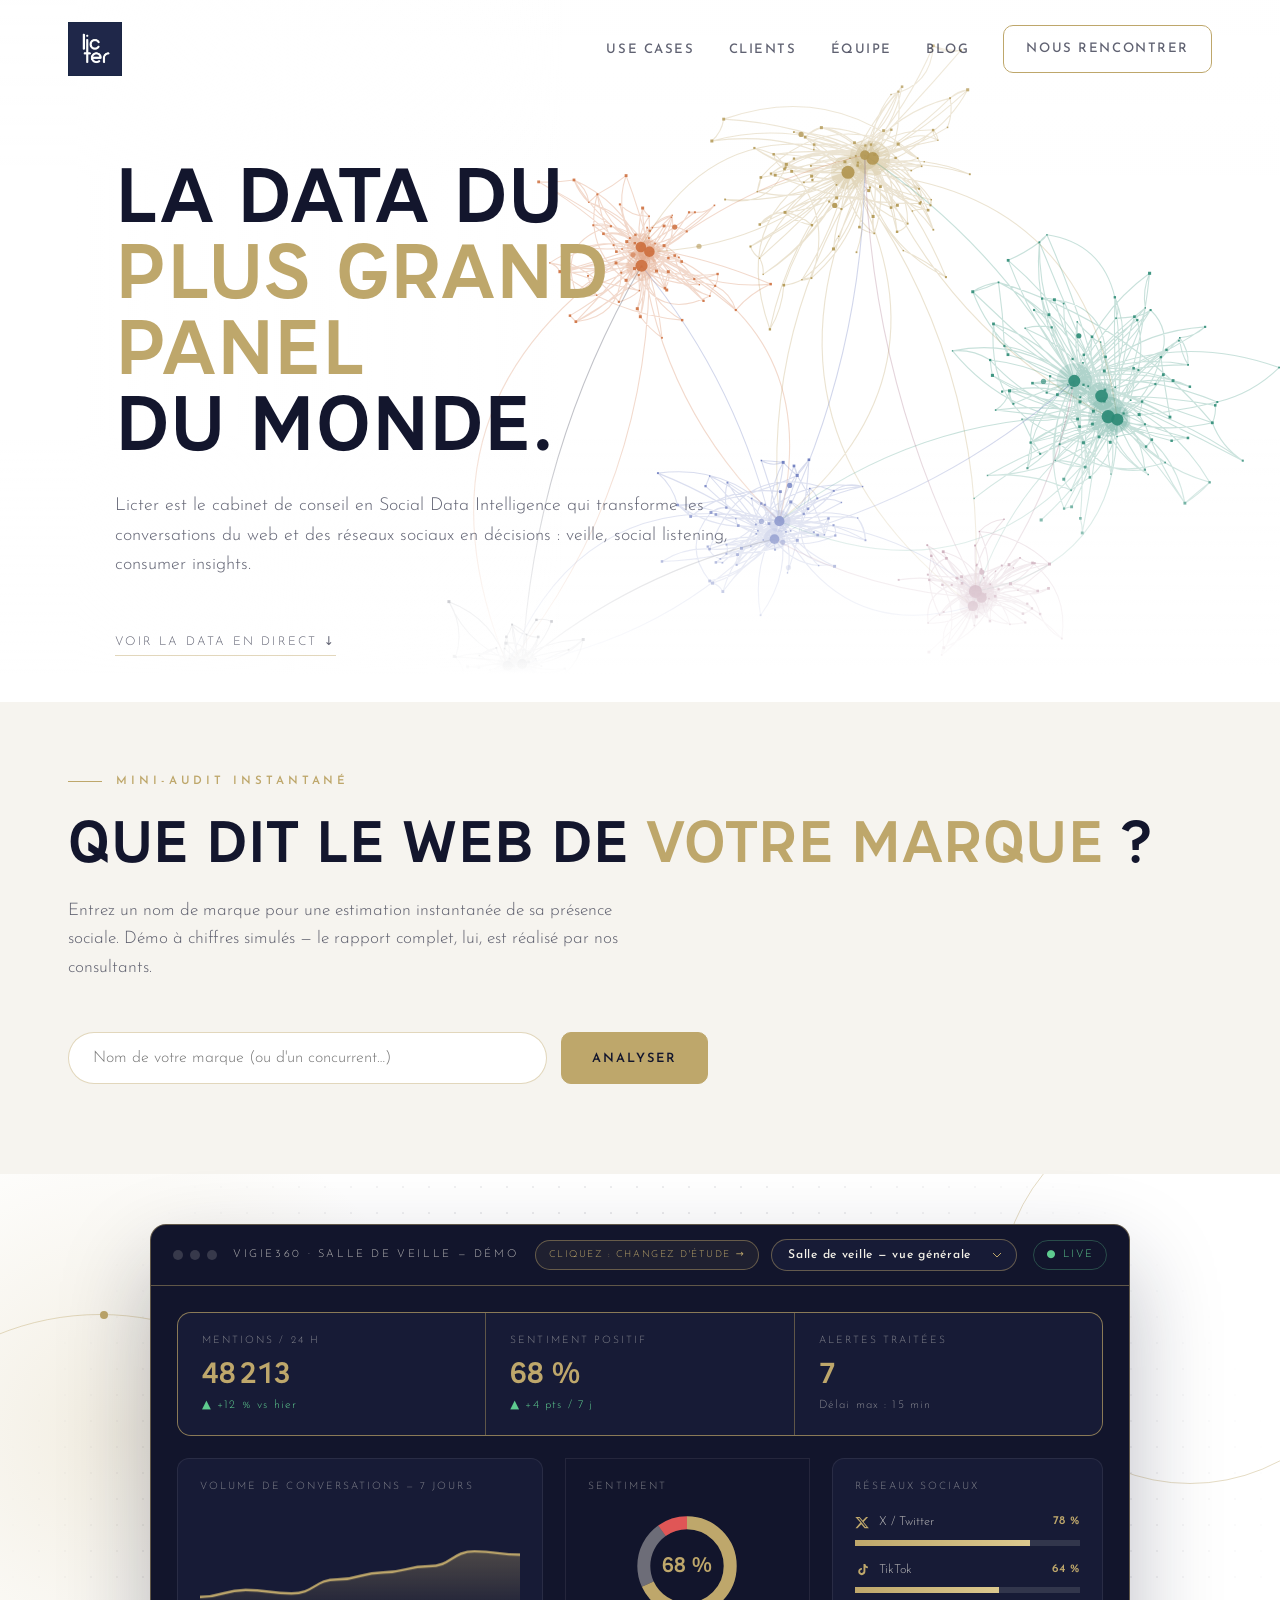
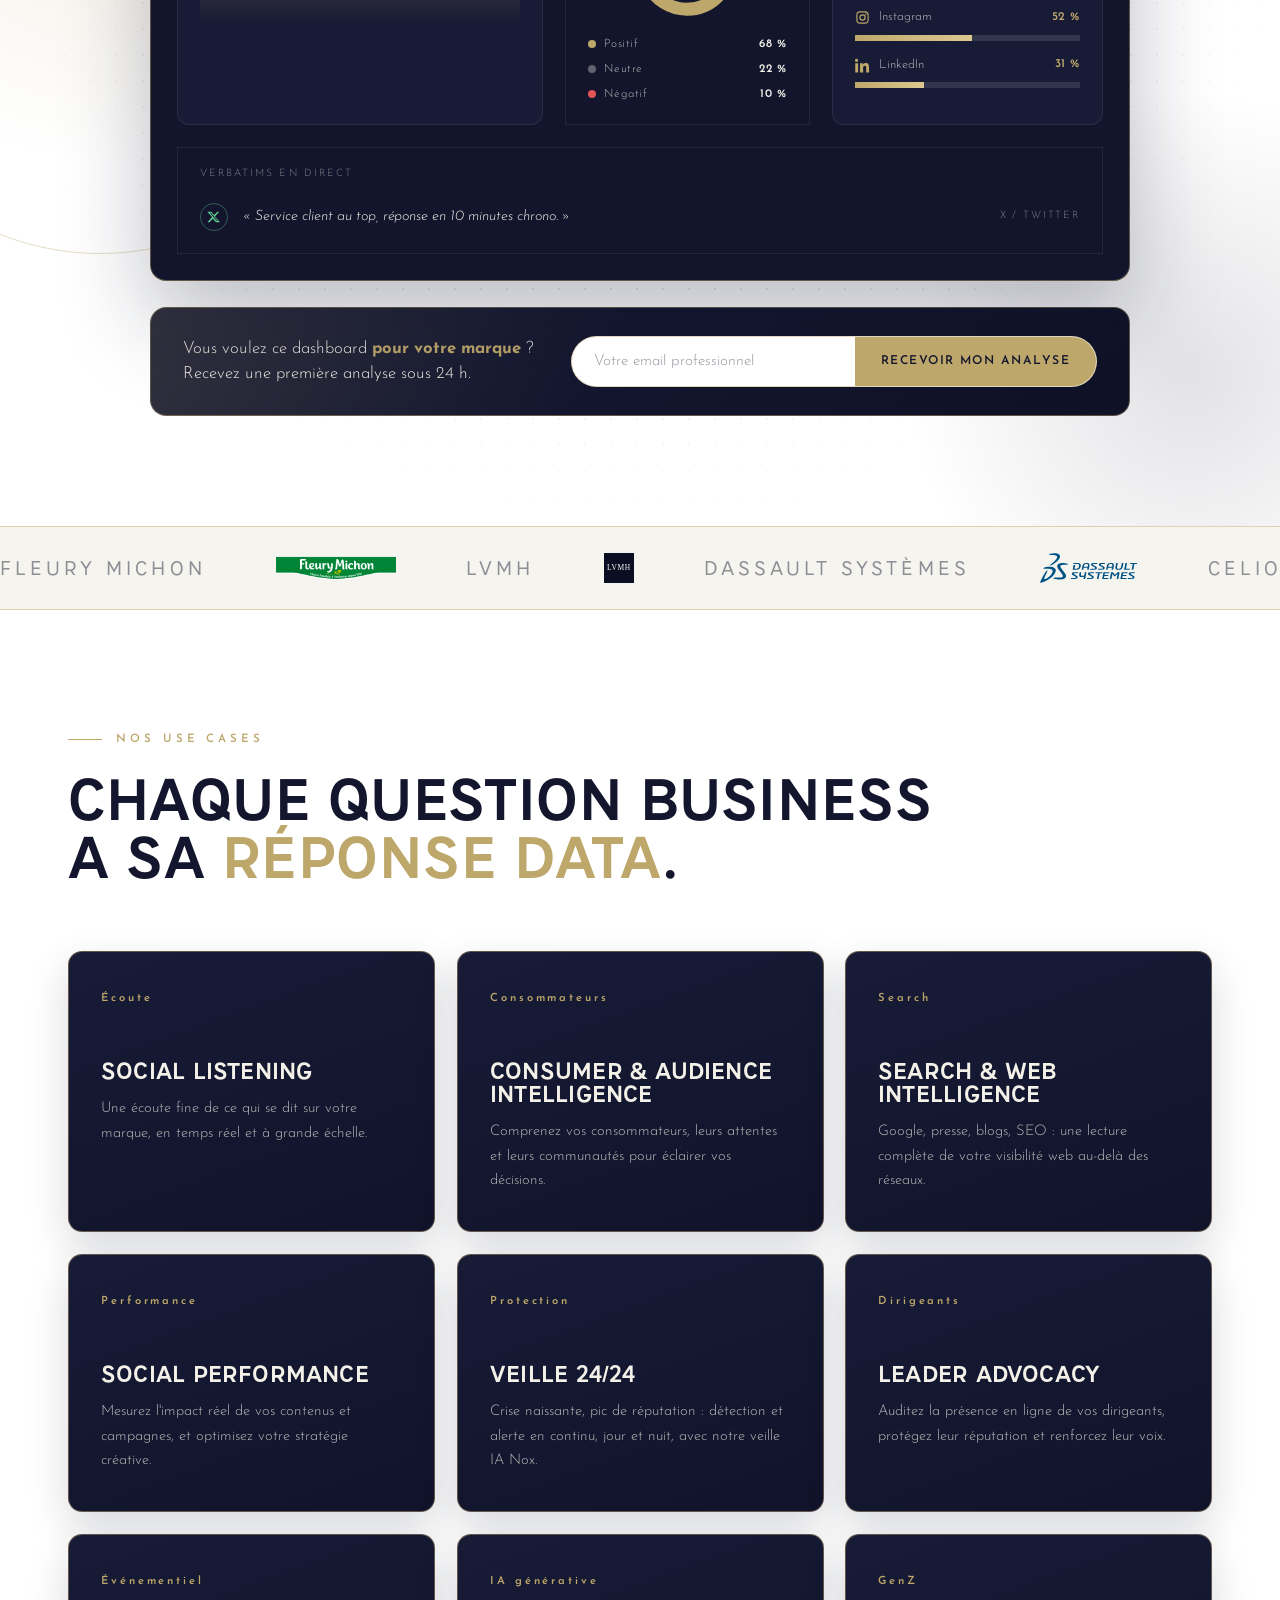
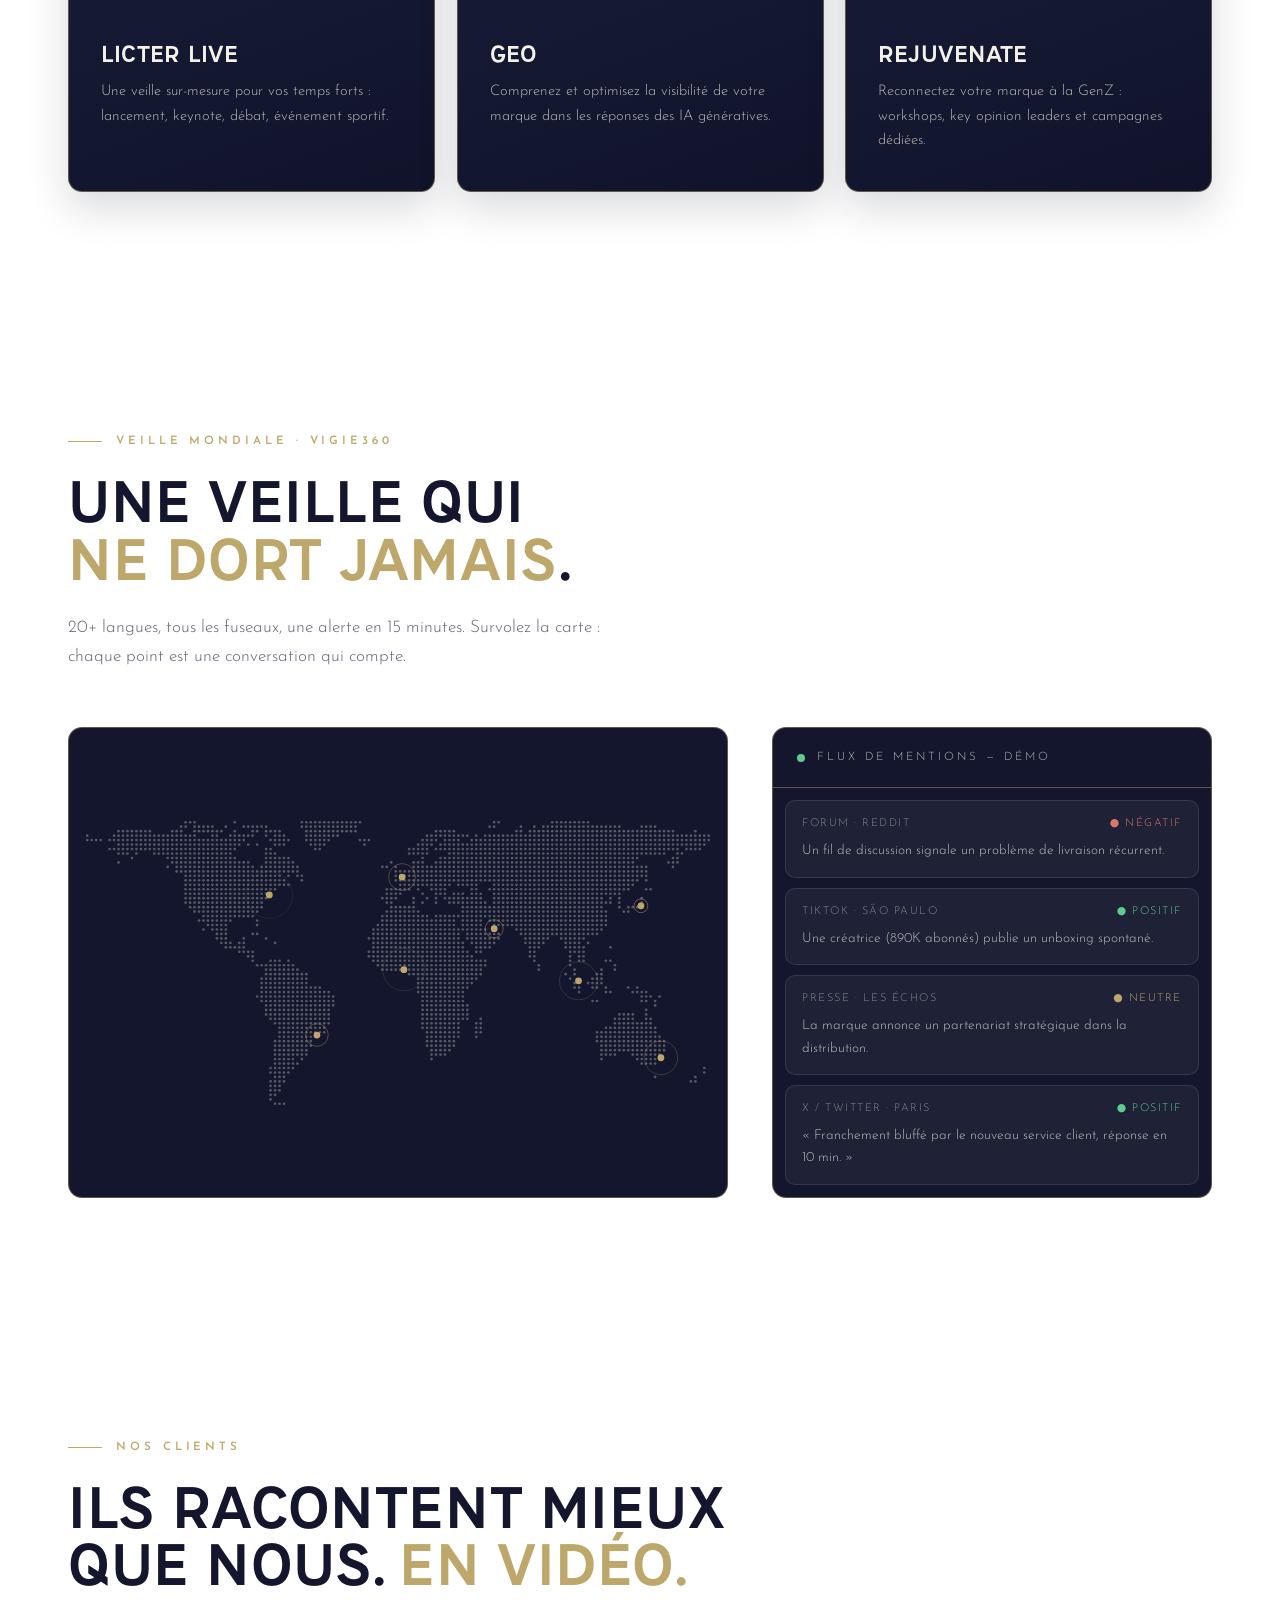
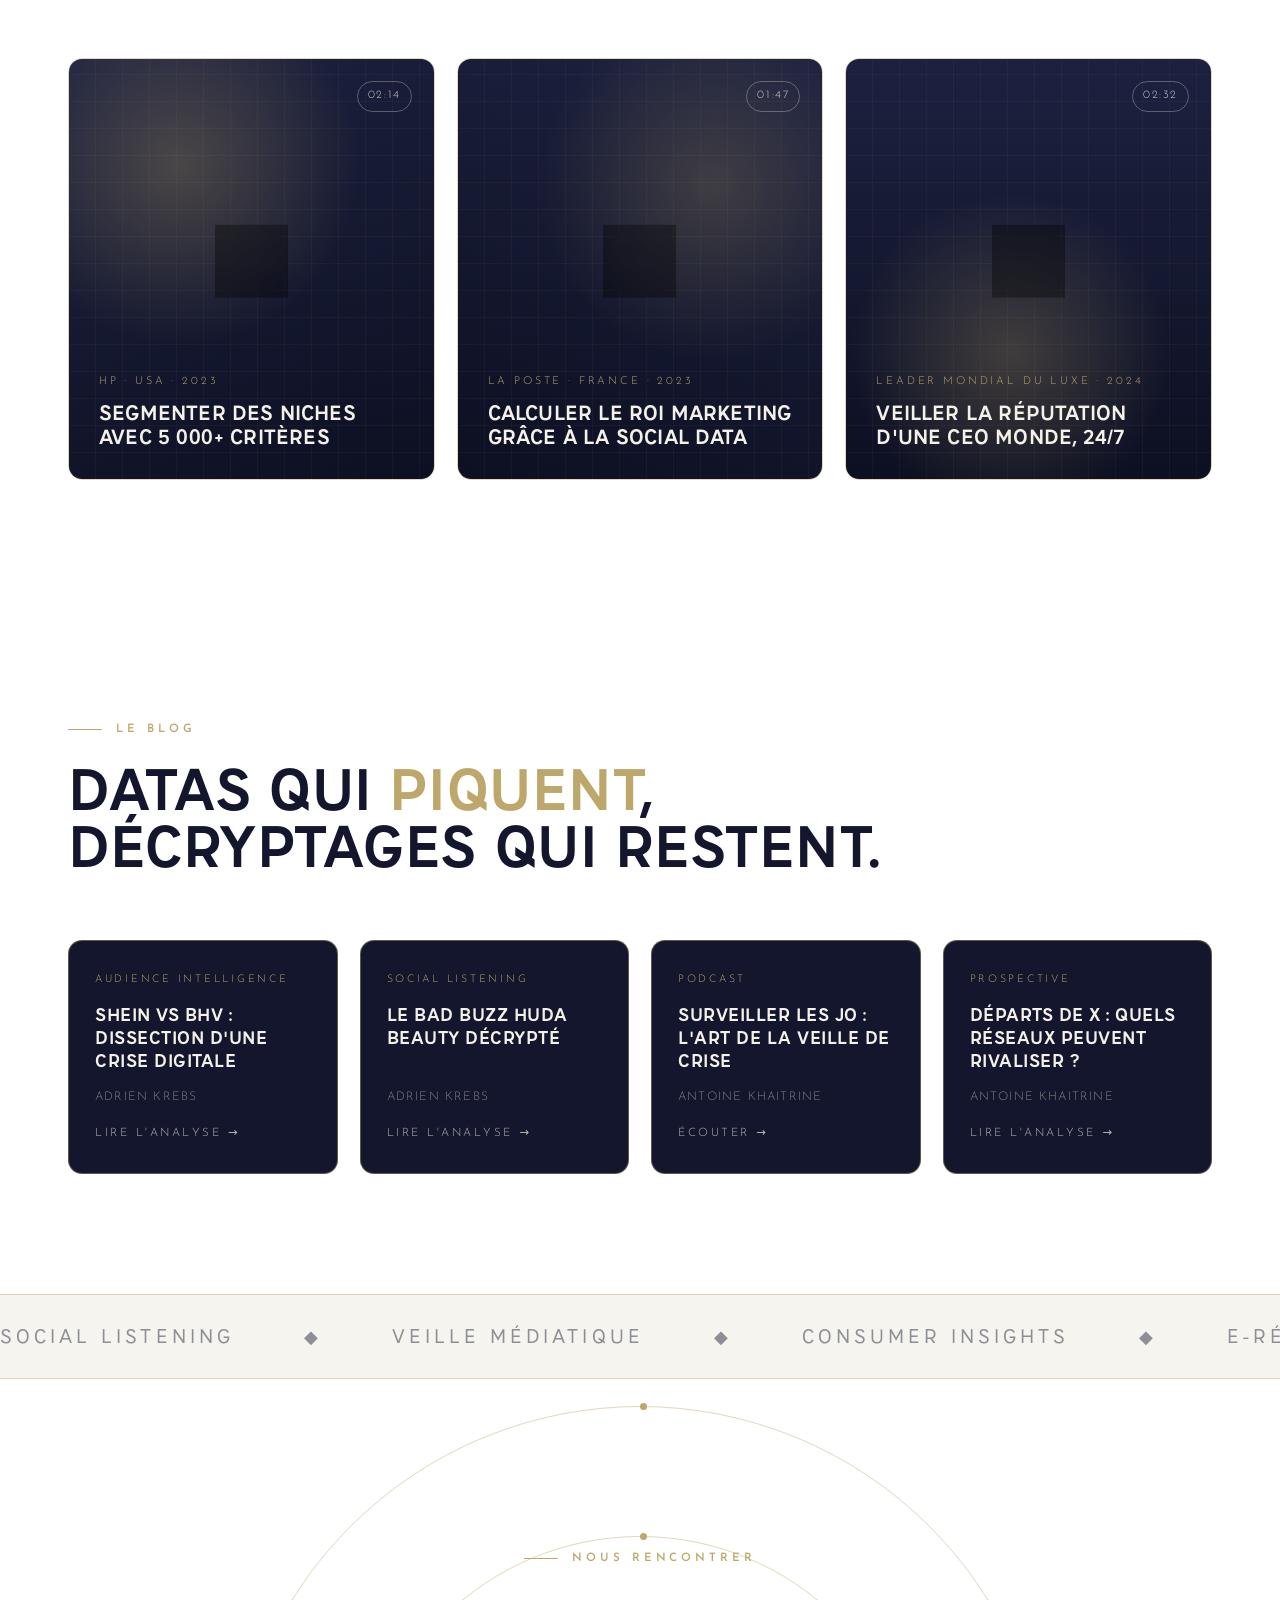
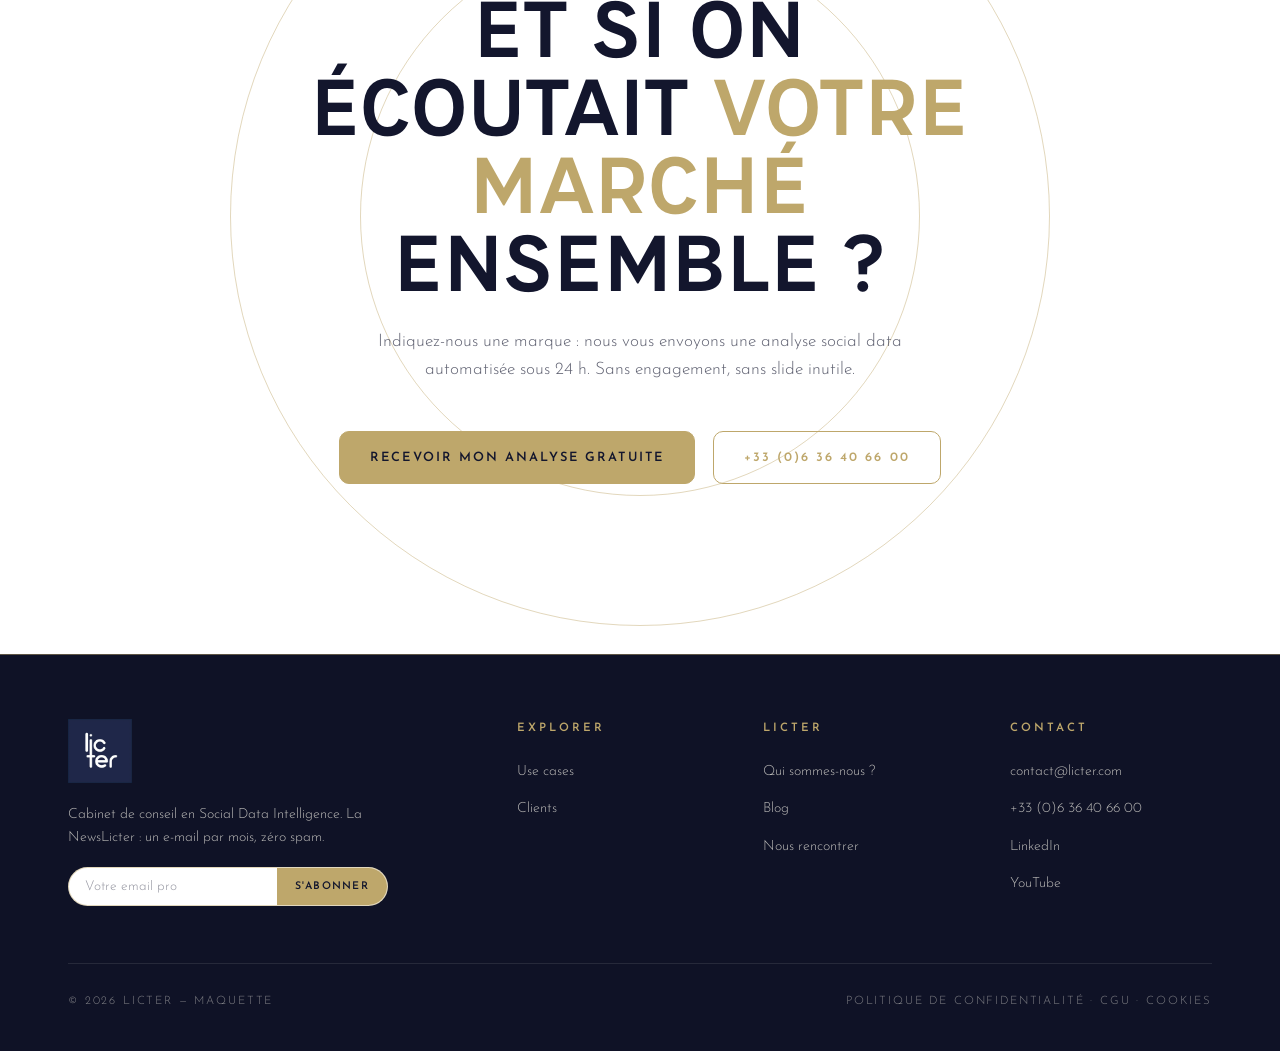
==== index.html @ c08f7c5b "Use cases : refonte complète en 9 offres - Page use-cases.html : Social Listening, Consumer & Audien" ====
<!DOCTYPE html>
<html lang="fr">
<head>
<meta charset="UTF-8">
<meta name="viewport" content="width=device-width, initial-scale=1.0">
<title>Licter — Social Data Intelligence</title>
<meta name="description" content="Licter, cabinet de conseil en Social Data Intelligence. La data du plus grand panel du monde : les réseaux sociaux.">
<meta name="robots" content="noindex, nofollow">
<link rel="preconnect" href="https://fonts.googleapis.com">
<link rel="preconnect" href="https://fonts.gstatic.com" crossorigin>
<link href="https://fonts.googleapis.com/css2?family=Josefin+Sans:ital,wght@0,300;0,400;0,500;0,600;1,400&display=swap" rel="stylesheet">
<link rel="stylesheet" href="assets/css/style.css?v=1784730617">
</head>
<body>
<div id="progress"></div>
<div id="halo"></div>
<nav id="nav">
  <div class="wrap nav-inner">
    <a href="index.html" class="brand">
      <img src="assets/img/logo-bleu.webp" alt="Licter — accueil">
    </a>
    <ul class="nav-links" id="navlinks">
      <li><a href="use-cases.html">Use cases</a><div class="submenu"><div class="submenu-inner"><a href="use-cases.html"><b>Social Listening</b><small>Mentions, sentiment, tendances émergentes</small></a><a href="use-cases.html"><b>Consumer & Audience Intelligence</b><small>Comprendre vos cibles et leurs communautés</small></a><a href="use-cases.html"><b>Veille 24/24</b><small>Détection et alerte en continu, jour et nuit</small></a><a href="use-cases.html"><b>GEO</b><small>Votre marque dans les réponses des IA</small></a><a class="tout" href="use-cases.html"><b>Tous nos use cases →</b></a></div></div></li>
      <li><a href="clients.html">Clients</a><div class="submenu"><div class="submenu-inner"><a href="clients.html"><b>Témoignages vidéo</b><small>HP, La Poste, Decathlon… en 2 minutes</small></a><a href="clients.html"><b>Nos références</b><small>50+ entreprises, 14 secteurs</small></a><a href="clients.html"><b>Devenir client</b><small>Une analyse gratuite sous 24 h</small></a><a class="tout" href="clients.html"><b>Tous les témoignages →</b></a></div></div></li>
      <li><a href="equipe.html">Équipe</a><div class="submenu"><div class="submenu-inner"><a href="equipe.html"><b>L'équipe</b><small>Consultants, data scientists, veilleurs</small></a><a href="equipe.html"><b>Notre histoire</b><small>De 2019 au Top 50 mondial</small></a><a href="equipe.html"><b>Nous rejoindre</b><small>3 postes ouverts</small></a><a class="tout" href="equipe.html"><b>Qui sommes-nous ? →</b></a></div></div></li>
      <li><a href="blog.html">Blog</a><div class="submenu"><div class="submenu-inner"><a href="blog.html"><b>Décryptages de crises</b><small>Shein vs BHV, Huda Beauty…</small></a><a href="blog.html"><b>Méthodes de veille</b><small>Check-lists et retours d'expérience</small></a><a href="blog.html"><b>La NewsLicter</b><small>Un e-mail par mois, zéro spam</small></a><a class="tout" href="blog.html"><b>Tous les articles →</b></a></div></div></li>
      <li><a href="contact.html" class="btn" style="padding:12px 22px">Nous rencontrer</a></li>
    </ul>
    <button class="burger" id="burger" aria-label="Menu">☰</button>
  </div>
</nav>
<!-- ============ HERO ============ -->
<header id="hero">
  <canvas id="globe" aria-hidden="true"></canvas>
  <div class="hero-vignette"></div>
  <div class="wrap hero-content" id="hero-fade">
    <h1>
      <span class="h1-line"><span>La data du</span></span>
      <span class="h1-line"><span><em class="gold" style="font-style:normal">plus grand panel</em></span></span>
      <span class="h1-line"><span>du monde.</span></span>
    </h1>
    <p class="hero-sub">Licter est le cabinet de conseil en Social Data Intelligence qui transforme les conversations du web et des réseaux sociaux en décisions : veille, social listening, consumer insights.</p>
    <div class="hero-ctas" style="flex-direction:column;align-items:flex-start;gap:0">
      <a href="#carte" style="margin-top:8px;font-size:.76rem;letter-spacing:.18em;text-transform:uppercase;color:var(--ivoire-60);border-bottom:1px solid var(--ligne);padding-bottom:3px">Voir la data en direct ↓</a>
    </div>
    </div>
</header>
<!-- ============ MINI-AUDIT ============ -->
<section class="section" id="audit" style="background:var(--bleu)">
  <div class="wrap">
    <div class="eyebrow rv">Mini-audit instantané</div>
    <h2 class="rv d1">Que dit le web de <span class="gold">votre marque</span> ?</h2>
    <p class="lead rv d2" style="margin-top:26px">Entrez un nom de marque pour une estimation instantanée de sa présence sociale. Démo à chiffres simulés — le rapport complet, lui, est réalisé par nos consultants.</p>
    <div class="audit-bar rv d2">
      <input id="audit-input" type="text" placeholder="Nom de votre marque (ou d'un concurrent…)" aria-label="Nom de la marque">
      <button id="audit-btn" class="btn plein" type="button">Analyser</button>
    </div>
    <div id="audit-load" class="audit-load" aria-live="polite">
      <span class="ring" aria-hidden="true"></span>
      <span id="audit-step">Interrogation des réseaux sociaux…</span>
      <b id="audit-timer">5,0 s</b>
    </div>
    <div id="audit-res" class="audit-res" aria-live="polite">
      <div class="audit-cards">
        <div class="acard"><small>Mentions estimées / mois</small><b data-v="mentions">0</b></div>
        <div class="acard"><small>Sentiment positif estimé</small><b data-v="sent">0</b><div class="jauge"><i data-b="sent"></i></div></div>
        <div class="acard"><small>Score de visibilité</small><b data-v="vis">0</b><div class="jauge"><i data-b="vis"></i></div></div>
      </div>
      <div class="audit-cta">
        <p>Le rapport complet de « <span id="audit-nom"></span> » — sources, communautés, signaux faibles — par email sous 24 h :</p>
        <form class="lead-form" data-source="mini-audit" novalidate>
          <input type="email" placeholder="Votre email professionnel" aria-label="Votre email professionnel" required>
          <button type="submit">Recevoir le rapport complet</button>
        </form>
        <p class="lead-ok">✓ C'est noté ! Le rapport arrive sous 24 h ouvrées.</p>
        <p class="lead-note">Sans engagement — désinscription en un clic.</p>
      </div>
    </div>
  </div>
</section>
<!-- ============ APERÇU VIGIE360 (parallaxe) ============ -->
<section class="dash-wrap" aria-label="Aperçu de l'interface VIGIE360 — démo">
  <div class="dash-deco" aria-hidden="true">
    <i class="glow g1"></i><i class="glow g2"></i>
    <span class="ring-deco r1"><i></i></span>
    <span class="ring-deco r2"><i></i></span>
  </div>
  <div class="wrap">
    <div id="dash-panel" class="dash rv">
      <div class="dash-bar"><span class="dots"><i></i><i></i><i></i></span><span class="dash-title">VIGIE360 · Salle de veille — démo</span>
        <span class="dash-pick">
          <select id="dash-select" class="dash-select" aria-label="Choisir une étude Licter">
            <option value="">Salle de veille — vue générale</option>
            <option value="sfr">Étude · Rachat de SFR</option>
            <option value="cdm">Étude · Coupe du Monde 2026</option>
            <option value="shein">Étude · Shein vs BHV</option>
            <option value="huda">Étude · Bad buzz Huda Beauty</option>
            <option value="x">Étude · Départs de X</option>
          </select>
          <span class="pick-tip" aria-hidden="true">Cliquez : changez d'étude</span>
        </span>
        <em class="dash-live">● LIVE</em></div>
      <div class="dash-body">
        <div class="dash-kpis">
          <div class="dkpi"><small>Mentions / 24 h</small><b data-count="48213">0</b><span class="up">▲ +12 % vs hier</span></div>
          <div class="dkpi"><small>Sentiment positif</small><b data-count="68" data-suffix=" %">0</b><span class="up">▲ +4 pts / 7 j</span></div>
          <div class="dkpi"><small>Alertes traitées</small><b data-count="7">0</b><span>Délai max : 15 min</span></div>
        </div>
        <div class="dash-main">
          <div class="dash-chart">
            <small>Volume de conversations — 7 jours</small>
            <svg viewBox="0 0 320 90" preserveAspectRatio="none" aria-hidden="true">
              <defs><linearGradient id="gradOr" x1="0" y1="0" x2="0" y2="1"><stop offset="0" stop-color="#BEA76B" stop-opacity=".32"/><stop offset="1" stop-color="#BEA76B" stop-opacity="0"/></linearGradient></defs>
              <path class="area" d="M0,70 C30,62 50,74 80,58 C110,42 140,52 170,44 C200,36 230,20 260,28 C285,34 300,22 320,26 L320,90 L0,90 Z" fill="url(#gradOr)"/>
              <path class="line" d="M0,70 C30,62 50,74 80,58 C110,42 140,52 170,44 C200,36 230,20 260,28 C285,34 300,22 320,26" fill="none" stroke="#BEA76B" stroke-width="2"/>
            </svg>
          </div>
          <div class="dash-pie">
            <small>Sentiment</small>
            <div class="pie-wrap">
              <svg viewBox="0 0 100 100" class="donut" aria-hidden="true">
                <circle class="ring-bg" cx="50" cy="50" r="40"/>
                <circle class="seg neg" cx="50" cy="50" r="40"/>
                <circle class="seg neu" cx="50" cy="50" r="40"/>
                <circle class="seg pos" cx="50" cy="50" r="40"/>
              </svg>
              <b class="pie-center" id="pie-center">0 %</b>
            </div>
            <div class="pie-legend">
              <span><i class="dot pos"></i>Positif <b data-p="pos">0 %</b></span>
              <span><i class="dot neu"></i>Neutre <b data-p="neu">0 %</b></span>
              <span><i class="dot neg"></i>Négatif <b data-p="neg">0 %</b></span>
            </div>
          </div>
          <div class="dash-src">
            <small>Réseaux sociaux</small>
            <div id="src-list"></div>
          </div>
        </div>
        <div class="dash-verb" id="dash-verb">
          <small>Verbatims en direct</small>
          <blockquote id="verb-quote"><span class="v-ico" aria-hidden="true"></span><p></p><cite></cite></blockquote>
        </div>
      </div>
    </div>
    <div class="dash-cta rv d1">
      <p>Vous voulez ce dashboard <b class="gold">pour votre marque</b> ? Recevez une première analyse sous 24 h.</p>
      <div class="col">
        <form class="lead-form" data-source="dashboard" novalidate>
          <input type="email" placeholder="Votre email professionnel" aria-label="Votre email professionnel" required>
          <button type="submit">Recevoir mon analyse</button>
        </form>
        <p class="lead-ok">✓ C'est noté ! Un consultant vous répond sous 24 h ouvrées.</p>
      </div>
    </div>
  </div>
</section>

<!-- ============ MARQUEE CLIENTS ============ -->
<div class="marquee" aria-label="Ils nous font confiance">
  <div class="marquee-track" id="mq1">
    <span>Fleury Michon</span><span class="mq-logo"><img src="assets/img/clients/fleury-michon.png" alt="" loading="lazy"></span><span>LVMH</span><span class="mq-logo"><img src="assets/img/clients/lvmh.svg" alt="" loading="lazy"></span><span>Dassault Systèmes</span><span class="mq-logo"><img src="assets/img/clients/dassault.svg" alt="" loading="lazy"></span><span>Celio</span><span class="mq-logo"><img src="assets/img/clients/celio.svg" alt="" loading="lazy"></span><span>Publicis</span><span class="mq-logo"><img src="assets/img/clients/publicis.svg" alt="" loading="lazy"></span><span>Opella</span><span class="mq-logo"><img src="assets/img/clients/opella.svg" alt="" loading="lazy"></span><span>Bandai</span><span class="mq-logo"><img src="assets/img/clients/bandai.png" alt="" loading="lazy"></span><span>Mayoly</span><span>◆</span><span>France TV</span><span class="mq-logo"><img src="assets/img/clients/francetv.svg" alt="" loading="lazy"></span><span>LEGO</span><span class="mq-logo"><img src="assets/img/clients/lego.svg" alt="" loading="lazy"></span><span>Orange</span><span class="mq-logo"><img src="assets/img/clients/orange.svg" alt="" loading="lazy"></span><span>La Marine Recrute</span><span class="mq-logo"><img src="assets/img/clients/marine.svg" alt="" loading="lazy"></span><span><em>50+ entreprises nous font confiance</em></span><span>◆</span>
  </div>
</div>


<!-- ============ USE CASES ============ -->
<section class="section" id="usecases">
  <div class="wrap">
    <div class="eyebrow rv">Nos use cases</div>
    <h2 class="rv d1">Chaque question business<br>a sa <span class="gold">réponse data</span>.</h2>
    <div class="grid-3">
      <div class="case rv"><span class="num">Écoute</span><span class="fl">↗</span><h3>Social Listening</h3><p>Une écoute fine de ce qui se dit sur votre marque, en temps réel et à grande échelle.</p></div>
      <div class="case rv d1"><span class="num">Consommateurs</span><span class="fl">↗</span><h3>Consumer & Audience Intelligence</h3><p>Comprenez vos consommateurs, leurs attentes et leurs communautés pour éclairer vos décisions.</p></div>
      <div class="case rv d2"><span class="num">Search</span><span class="fl">↗</span><h3>Search & Web Intelligence</h3><p>Google, presse, blogs, SEO : une lecture complète de votre visibilité web au-delà des réseaux.</p></div>
      <div class="case rv"><span class="num">Performance</span><span class="fl">↗</span><h3>Social Performance</h3><p>Mesurez l'impact réel de vos contenus et campagnes, et optimisez votre stratégie créative.</p></div>
      <div class="case rv d1"><span class="num">Protection</span><span class="fl">↗</span><h3>Veille 24/24</h3><p>Crise naissante, pic de réputation : détection et alerte en continu, jour et nuit, avec notre veille IA Nox.</p></div>
      <div class="case rv d2"><span class="num">Dirigeants</span><span class="fl">↗</span><h3>Leader Advocacy</h3><p>Auditez la présence en ligne de vos dirigeants, protégez leur réputation et renforcez leur voix.</p></div>
      <div class="case rv"><span class="num">Événementiel</span><span class="fl">↗</span><h3>Licter Live</h3><p>Une veille sur-mesure pour vos temps forts : lancement, keynote, débat, événement sportif.</p></div>
      <div class="case rv d1"><span class="num">IA générative</span><span class="fl">↗</span><h3>GEO</h3><p>Comprenez et optimisez la visibilité de votre marque dans les réponses des IA génératives.</p></div>
      <div class="case rv d2"><span class="num">GenZ</span><span class="fl">↗</span><h3>Rejuvenate</h3><p>Reconnectez votre marque à la GenZ : workshops, key opinion leaders et campagnes dédiées.</p></div>
    </div>
  </div>
</section>

<!-- ============ CARTE INTERACTIVE ============ -->
<section class="section" id="carte">
  <div class="wrap">
    <div class="eyebrow rv">Veille mondiale · VIGIE360</div>
    <h2 class="rv d1">Une veille qui<br><span class="gold">ne dort jamais</span>.</h2>
    <p class="lead rv d2" style="margin-top:26px">20+ langues, tous les fuseaux, une alerte en 15 minutes. Survolez la carte : chaque point est une conversation qui compte.</p>
    <div class="split">
      <div class="map-frame rv d2">
        <canvas id="dotmap"></canvas>
        <div id="tooltip"></div>
      </div>
      <aside class="feed rv d3" aria-label="Flux de veille simulé">
        <div class="feed-head"><i></i> Flux de mentions — démo</div>
        <div id="feed-list"></div>
      </aside>
    </div>
  </div>
</section>

<!-- ============ CLIENTS (VIDÉOS) ============ -->
<section class="section" id="clients">
  <div class="wrap">
    <div class="eyebrow rv">Nos clients</div>
    <h2 class="rv d1">Ils racontent mieux<br>que nous. <span class="gold">En vidéo.</span></h2>
    <div class="videos">
      <div class="video rv" role="button" tabindex="0" aria-label="Voir le témoignage HP">
        <div class="bg v1"></div><span class="duree">02:14</span><span class="play"></span>
        <div class="vmeta"><small>HP · USA · 2023</small><h3>Segmenter des niches avec 5 000+ critères</h3></div>
      </div>
      <div class="video rv d1" role="button" tabindex="0" aria-label="Voir le témoignage La Poste">
        <div class="bg v2"></div><span class="duree">01:47</span><span class="play"></span>
        <div class="vmeta"><small>La Poste · France · 2023</small><h3>Calculer le ROI marketing grâce à la social data</h3></div>
      </div>
      <div class="video rv d2" role="button" tabindex="0" aria-label="Voir le témoignage secteur luxe">
        <div class="bg v3"></div><span class="duree">02:32</span><span class="play"></span>
        <div class="vmeta"><small>Leader mondial du luxe · 2024</small><h3>Veiller la réputation d'une CEO monde, 24/7</h3></div>
      </div>
    </div>
  </div>
</section>


<!-- ============ BLOG ============ -->
<section class="section" id="blog">
  <div class="wrap">
    <div class="eyebrow rv">Le blog</div>
    <h2 class="rv d1">Datas qui <span class="gold">piquent</span>,<br>décryptages qui restent.</h2>
    <div class="articles">
      <a href="#" class="article rv"><span class="cat">Audience Intelligence</span><h3>Shein vs BHV : dissection d'une crise digitale</h3><span class="auteur">Adrien Krebs</span><span class="lire">Lire l'analyse →</span></a>
      <a href="#" class="article rv d1"><span class="cat">Social Listening</span><h3>Le bad buzz Huda Beauty décrypté</h3><span class="auteur">Adrien Krebs</span><span class="lire">Lire l'analyse →</span></a>
      <a href="#" class="article rv d2"><span class="cat">Podcast</span><h3>Surveiller les JO : l'art de la veille de crise</h3><span class="auteur">Antoine Khaitrine</span><span class="lire">Écouter →</span></a>
      <a href="#" class="article rv d3"><span class="cat">Prospective</span><h3>Départs de X : quels réseaux peuvent rivaliser ?</h3><span class="auteur">Antoine Khaitrine</span><span class="lire">Lire l'analyse →</span></a>
    </div>
  </div>
</section>

<!-- marquee mots-clés SEO -->
<div class="marquee" aria-hidden="true">
  <div class="marquee-track" id="mq2">
    <span>Social listening</span><span>◆</span><span>Veille médiatique</span><span>◆</span><span>Consumer insights</span><span>◆</span><span>E-réputation</span><span>◆</span><span>Gestion de crise</span><span>◆</span><span>Audience intelligence</span><span>◆</span><span>Search listening</span><span>◆</span><span>Étude de marché social data</span><span>◆</span>
  </div>
</div>

<!-- ============ CTA / CONTACT ============ -->
<section class="section" id="contact" style="padding:170px 0">
  <div class="ring r1"><i></i></div>
  <div class="ring r2"><i></i></div>
  <div class="wrap" style="position:relative;z-index:2">
    <div class="eyebrow rv" style="justify-content:center">Nous rencontrer</div>
    <h2 class="rv d1">Et si on écoutait <span class="gold">votre marché</span> ensemble ?</h2>
    <p class="lead rv d2">Indiquez-nous une marque : nous vous envoyons une analyse social data automatisée sous 24 h. Sans engagement, sans slide inutile.</p>
    <div class="rv d3" style="display:flex;gap:18px;justify-content:center;flex-wrap:wrap">
      <a href="contact.html" class="btn plein">Recevoir mon analyse gratuite</a>
      <a href="tel:+33636406600" class="btn">+33 (0)6 36 40 66 00</a>
    </div>
  </div>
</section>



<div class="modal-back" id="modal-exit" role="dialog" aria-modal="true" aria-labelledby="exit-titre">
  <div class="modal">
    <button class="close" aria-label="Fermer">✕</button>
    <span class="modal-cat">Avant de partir…</span>
    <h3 id="exit-titre">Repartez avec l'analyse gratuite de votre marque</h3>
    <p>Indiquez votre email : un consultant vous envoie une première analyse social data sous 24 h. Sans engagement.</p>
    <form class="lead-form" data-source="exit-intent" novalidate>
      <input type="email" placeholder="Votre email professionnel" aria-label="Votre email professionnel" required>
      <button type="submit">Recevoir mon analyse</button>
    </form>
    <p class="lead-ok">✓ C'est noté ! À très vite.</p>
    <p class="lead-note">En envoyant votre email, vous acceptez d'être recontacté par Licter — désinscription en un clic.</p>
  </div>
</div><footer>
  <div class="wrap">
    <div class="foot-grid">
      <div>
        <div class="brand" style="margin-bottom:20px"><img src="assets/img/logo-bleu.webp" alt="Licter" style="height:64px;width:64px"></div>
        <p style="font-size:.88rem;color:var(--ivoire-60);max-width:34ch">Cabinet de conseil en Social Data Intelligence. La NewsLicter : un e-mail par mois, zéro spam.</p>
        <form class="lead-form mini" data-source="newsletter-footer" novalidate style="margin-top:18px;max-width:320px">
          <input type="email" placeholder="Votre email pro" aria-label="Votre email professionnel" required>
          <button type="submit">S'abonner</button>
        </form>
        <p class="lead-ok">✓ Bienvenue dans la NewsLicter !</p>
      </div>
      <div><h4>Explorer</h4><ul><li><a href="use-cases.html">Use cases</a></li><li><a href="clients.html">Clients</a></li></ul></div>
      <div><h4>Licter</h4><ul><li><a href="equipe.html">Qui sommes-nous ?</a></li><li><a href="blog.html">Blog</a></li><li><a href="contact.html">Nous rencontrer</a></li></ul></div>
      <div><h4>Contact</h4><ul><li><a href="mailto:contact@licter.com">contact@licter.com</a></li><li><a href="tel:+33636406600">+33 (0)6 36 40 66 00</a></li><li><a href="#">LinkedIn</a></li><li><a href="#">YouTube</a></li></ul></div>
    </div>
    <div class="foot-bottom">
      <span>© 2026 Licter — Maquette</span>
      <span>Politique de confidentialité · CGU · Cookies</span>
    </div>
  </div>
</footer>
<script src="assets/js/main.js?v=1784730617"></script>
</body>
</html>
---- assets/css/style.css ----
@font-face{
  font-family:'Aiglon';
  src:url('../fonts/AiglonPro-Regular.woff2') format('woff2');
  font-weight:400;font-style:normal;font-display:swap;
}
@font-face{
  font-family:'Aiglon';
  src:url('../fonts/AiglonPro-Bold.woff2') format('woff2');
  font-weight:700;font-style:normal;font-display:swap;
}

:root{
  --noir:#000000;        /* fond — brief : fonds noirs */
  --nuit:#0B0D1C;        /* noir bleuté profond */
  --bleu:#13162D;        /* bleu Licter — surfaces */
  --bleu-2:#1B2040;      /* surfaces élevées */
  --ligne:rgba(190,167,107,.22);
  --or:#BEA76B;          /* doré Licter */
  --or-clair:#DCC98F;
  --ivoire:#F4F1E8;
  --ivoire-60:rgba(244,241,232,.62);
  --ivoire-35:rgba(244,241,232,.35);
  --display:'Aiglon', Georgia, serif;
  --body:'Josefin Sans', 'Segoe UI', system-ui, sans-serif;
  --max:1200px;
}
*{margin:0;padding:0;box-sizing:border-box}
html{scroll-behavior:smooth}
body{
  background:var(--noir);
  color:var(--ivoire);
  font-family:var(--body);
  font-weight:300;
  line-height:1.65;
  overflow-x:hidden;
}
::selection{background:var(--or);color:var(--nuit)}
img{max-width:100%;display:block}
a{color:inherit;text-decoration:none}

/* ---------- utilitaires ---------- */
.wrap{max-width:var(--max);margin:0 auto;padding:0 28px}
.eyebrow{
  font-family:var(--body);font-weight:600;font-size:.72rem;
  letter-spacing:.34em;text-transform:uppercase;color:var(--or);
  display:flex;align-items:center;gap:14px;margin-bottom:22px;
}
.eyebrow::before{content:'';width:34px;height:1px;background:var(--or);display:inline-block}
h1,h2,h3{font-family:var(--display);font-weight:700;line-height:1.06;letter-spacing:.01em}
h2{font-size:clamp(2rem,4.4vw,3.4rem);text-transform:uppercase}
.gold{color:var(--or)}
.section{padding:120px 0;position:relative}
.lead{font-size:1.08rem;color:var(--ivoire-60);max-width:560px}

/* reveal au scroll */
.rv{opacity:0;transform:translateY(34px);transition:opacity .9s cubic-bezier(.19,1,.22,1),transform .9s cubic-bezier(.19,1,.22,1)}
.rv.in{opacity:1;transform:none}
.rv.d1{transition-delay:.12s}.rv.d2{transition-delay:.24s}.rv.d3{transition-delay:.36s}.rv.d4{transition-delay:.48s}

/* barre de progression scroll */
#progress{position:fixed;top:0;left:0;height:2px;width:0;background:linear-gradient(90deg,var(--or),var(--or-clair));z-index:1000}

/* curseur halo */
#halo{position:fixed;width:340px;height:340px;border-radius:50%;pointer-events:none;z-index:1;
  background:radial-gradient(circle,rgba(190,167,107,.10) 0%,transparent 65%);
  transform:translate(-50%,-50%);transition:opacity .4s;opacity:0}

/* ---------- nav ---------- */
nav{
  position:fixed;top:0;left:0;right:0;z-index:900;
  transition:background .4s,border-color .4s,padding .4s;
  border-bottom:1px solid transparent;padding:22px 0;
}
nav.scrolled{background:rgba(0,0,0,.72);backdrop-filter:blur(18px);border-color:var(--ligne);padding:14px 0}
.nav-inner{display:flex;align-items:center;justify-content:space-between;gap:24px}
.brand{display:flex;align-items:center;gap:12px}
.brand img{height:54px;width:54px}

.nav-links{display:flex;gap:34px;align-items:center;list-style:none}
.nav-links a{font-size:.82rem;font-weight:500;letter-spacing:.12em;text-transform:uppercase;color:var(--ivoire-60);position:relative;padding:4px 0;transition:color .3s}
.nav-links a::after{content:'';position:absolute;left:0;bottom:0;width:0;height:1px;background:var(--or);transition:width .35s cubic-bezier(.19,1,.22,1)}
.nav-links a:hover{color:var(--ivoire)}
.nav-links a:hover::after{width:100%}
.btn{
  display:inline-flex;align-items:center;gap:10px;
  font-family:var(--body);font-weight:600;font-size:.8rem;letter-spacing:.16em;text-transform:uppercase;
  padding:15px 30px;border:1px solid var(--or);color:var(--or);
  position:relative;overflow:hidden;transition:color .35s;cursor:pointer;background:transparent;
}
.btn::before{content:'';position:absolute;inset:0;background:var(--or);transform:scaleX(0);transform-origin:left;transition:transform .35s cubic-bezier(.19,1,.22,1);z-index:-1}
.btn:hover{color:var(--nuit)}
.btn:hover::before{transform:scaleX(1)}
.btn.plein{background:var(--or);color:var(--nuit)}
.btn.plein::before{background:var(--or-clair);transform:scaleX(0)}
.btn.plein:hover::before{transform:scaleX(1)}
.burger{display:none;background:none;border:none;color:var(--ivoire);font-size:1.6rem;cursor:pointer}

/* ---------- hero ---------- */
#hero{min-height:100vh;display:flex;align-items:center;position:relative;overflow:hidden}
#constellation{position:absolute;inset:0;width:100%;height:100%}
.hero-content{position:relative;z-index:2;padding:160px 0 80px}
.hero-badge{
  display:inline-flex;align-items:center;gap:10px;border:1px solid var(--ligne);
  padding:9px 18px;border-radius:100px;font-size:.72rem;letter-spacing:.22em;text-transform:uppercase;
  color:var(--ivoire-60);margin-bottom:34px;background:rgba(19,22,45,.5);backdrop-filter:blur(6px);
}
.hero-badge i{width:7px;height:7px;border-radius:50%;background:var(--or);display:inline-block;animation:pulse 2.2s infinite}
@keyframes pulse{0%,100%{box-shadow:0 0 0 0 rgba(190,167,107,.5)}50%{box-shadow:0 0 0 7px rgba(190,167,107,0)}}
h1{font-size:clamp(2.6rem,6.4vw,5.2rem);text-transform:uppercase;max-width:15ch}
.h1-line{display:block;overflow:hidden}
.h1-line span{display:inline-block;transform:translateY(110%);animation:rise 1.1s cubic-bezier(.19,1,.22,1) forwards}
.h1-line:nth-child(2) span{animation-delay:.14s}
.h1-line:nth-child(3) span{animation-delay:.28s}
@keyframes rise{to{transform:none}}
.hero-sub{margin-top:30px;font-size:1.12rem;color:var(--ivoire-60);max-width:520px;opacity:0;animation:fadeup 1s .55s forwards}
.hero-ctas{margin-top:44px;display:flex;gap:18px;flex-wrap:wrap;opacity:0;animation:fadeup 1s .75s forwards}
@keyframes fadeup{from{opacity:0;transform:translateY(20px)}to{opacity:1;transform:none}}
.hero-stats{
  margin-top:80px;display:grid;grid-template-columns:repeat(4,1fr);gap:1px;background:var(--ligne);
  border:1px solid var(--ligne);opacity:0;animation:fadeup 1s .95s forwards;
}
.stat{background:rgba(19,22,45,.6);backdrop-filter:blur(8px);padding:26px 28px}
.stat b{font-family:var(--display);font-weight:700;font-size:2.1rem;color:var(--or);display:block;line-height:1}
.stat small{font-size:.72rem;letter-spacing:.18em;text-transform:uppercase;color:var(--ivoire-35);display:block;margin-top:10px}
.scroll-hint{position:absolute;bottom:34px;left:50%;transform:translateX(-50%);z-index:2;
  font-size:.66rem;letter-spacing:.3em;text-transform:uppercase;color:var(--ivoire-35);display:flex;flex-direction:column;align-items:center;gap:12px}
.scroll-hint::after{content:'';width:1px;height:44px;background:linear-gradient(var(--or),transparent);animation:drop 1.8s infinite}
@keyframes drop{0%{transform:scaleY(0);transform-origin:top}45%{transform:scaleY(1);transform-origin:top}55%{transform:scaleY(1);transform-origin:bottom}100%{transform:scaleY(0);transform-origin:bottom}}

/* ---------- marquee ---------- */
.marquee{border-top:1px solid var(--ligne);border-bottom:1px solid var(--ligne);padding:26px 0;overflow:hidden;background:var(--bleu)}
.marquee-track{display:flex;gap:70px;width:max-content;animation:scroll 32s linear infinite}
.marquee:hover .marquee-track{animation-play-state:paused}
.marquee-track span{font-family:var(--display);font-weight:400;font-size:1.15rem;letter-spacing:.22em;text-transform:uppercase;color:var(--ivoire-35);white-space:nowrap;transition:color .3s}
.marquee-track span:hover{color:var(--or)}
.marquee-track em{color:var(--or);font-style:normal}
@keyframes scroll{to{transform:translateX(-50%)}}

/* ---------- use cases ---------- */
.grid-3{display:grid;grid-template-columns:repeat(3,1fr);gap:22px;margin-top:64px}
.case{
  border:1px solid var(--ligne);background:linear-gradient(160deg,var(--bleu) 0%,rgba(19,22,45,.4) 100%);
  padding:38px 32px;position:relative;transform-style:preserve-3d;transition:border-color .3s;will-change:transform;
}
.case:hover{border-color:rgba(190,167,107,.55)}
.case .num{font-family:var(--body);font-weight:600;font-size:.7rem;letter-spacing:.26em;color:var(--or);display:block;margin-bottom:52px}
.case h3{font-size:1.35rem;text-transform:uppercase;margin-bottom:14px}
.case p{font-size:.92rem;color:var(--ivoire-60)}
.case .fl{position:absolute;top:32px;right:32px;color:var(--or);opacity:0;transform:translate(-8px,8px);transition:.35s}
.case:hover .fl{opacity:1;transform:none}

/* ---------- techno ---------- */
#techno{background:var(--bleu)}
.tech-grid{display:grid;grid-template-columns:repeat(4,1fr);gap:0;margin-top:64px;border:1px solid var(--ligne)}
.tech{padding:44px 34px;border-right:1px solid var(--ligne);position:relative;overflow:hidden;transition:background .4s}
.tech:last-child{border-right:none}
.tech:hover{background:rgba(190,167,107,.05)}
.tech::after{content:'';position:absolute;bottom:0;left:0;width:100%;height:2px;background:var(--or);transform:scaleX(0);transform-origin:left;transition:transform .5s cubic-bezier(.19,1,.22,1)}
.tech:hover::after{transform:scaleX(1)}
.tech .q{font-family:var(--display);font-weight:700;font-size:.85rem;letter-spacing:.3em;color:var(--or);display:block;margin-bottom:20px}
.tech h3{font-size:1.06rem;text-transform:uppercase;letter-spacing:.06em;margin-bottom:14px}
.tech p{font-size:.88rem;color:var(--ivoire-60)}
.pipeline{margin-top:70px;position:relative;height:70px;display:none}
@media(min-width:900px){.pipeline{display:block}}
.pipeline svg{width:100%;height:100%;overflow:visible}

/* ---------- carte ---------- */
#carte .split{display:grid;grid-template-columns:1.5fr 1fr;gap:44px;align-items:stretch;margin-top:56px}
.map-frame{border:1px solid var(--ligne);background:var(--bleu);position:relative;padding:16px;display:flex;align-items:center}
#dotmap{width:100%;aspect-ratio:140/64;display:block;cursor:crosshair}
#tooltip{
  position:absolute;pointer-events:none;background:var(--nuit);border:1px solid var(--or);
  padding:12px 16px;font-size:.8rem;opacity:0;transition:opacity .2s;z-index:5;min-width:170px;
}
#tooltip b{font-family:var(--display);letter-spacing:.08em;color:var(--or);display:block;font-size:.9rem;text-transform:uppercase}
#tooltip small{color:var(--ivoire-60)}
.feed{border:1px solid var(--ligne);background:var(--bleu);display:flex;flex-direction:column;overflow:hidden}
.feed-head{padding:20px 24px;border-bottom:1px solid var(--ligne);display:flex;align-items:center;gap:12px;
  font-size:.72rem;letter-spacing:.26em;text-transform:uppercase;color:var(--ivoire-60)}
.feed-head i{width:8px;height:8px;border-radius:50%;background:#5ecb8f;animation:pulse 1.6s infinite}
#feed-list{padding:12px;display:flex;flex-direction:column;gap:10px;flex:1}
.mention{border:1px solid rgba(244,241,232,.08);background:rgba(0,0,0,.4);padding:14px 16px;animation:slidein .5s cubic-bezier(.19,1,.22,1)}
@keyframes slidein{from{opacity:0;transform:translateY(-14px)}to{opacity:1;transform:none}}
.mention .meta{display:flex;justify-content:space-between;font-size:.68rem;letter-spacing:.14em;text-transform:uppercase;color:var(--ivoire-35);margin-bottom:7px}
.mention .meta .pos{color:#5ecb8f}.mention .meta .neg{color:#d97a6a}.mention .meta .neu{color:var(--or)}
.mention p{font-size:.85rem;color:var(--ivoire-60)}

/* ---------- offres ---------- */
#offres{background:var(--bleu)}
.offres-grid{display:grid;grid-template-columns:1fr 1fr;gap:22px;margin-top:64px}
.offre{
  border:1px solid var(--ligne);padding:52px 44px;position:relative;overflow:hidden;
  background:linear-gradient(150deg,rgba(0,0,0,.5),rgba(0,0,0,.2));transition:transform .5s cubic-bezier(.19,1,.22,1),border-color .4s;
}
.offre:hover{transform:translateY(-8px);border-color:rgba(190,167,107,.6)}
.offre::before{content:'';position:absolute;top:-90px;right:-90px;width:230px;height:230px;border-radius:50%;
  background:radial-gradient(circle,rgba(190,167,107,.16),transparent 70%);transition:transform .6s}
.offre:hover::before{transform:scale(1.5)}
.offre .tag{font-size:.68rem;letter-spacing:.28em;text-transform:uppercase;color:var(--or);border:1px solid var(--ligne);padding:7px 14px;display:inline-block;margin-bottom:30px}
.offre h3{font-size:1.9rem;text-transform:uppercase;margin-bottom:18px}
.offre p{color:var(--ivoire-60);margin-bottom:30px;max-width:44ch}
.offre ul{list-style:none;margin-bottom:38px}
.offre li{padding:11px 0;border-bottom:1px solid rgba(244,241,232,.07);font-size:.92rem;color:var(--ivoire-60);display:flex;gap:12px;align-items:baseline}
.offre li::before{content:'◆';color:var(--or);font-size:.6rem}

/* ---------- clients vidéos ---------- */
.videos{display:grid;grid-template-columns:repeat(3,1fr);gap:22px;margin-top:64px}
.video{
  aspect-ratio:4/4.6;border:1px solid var(--ligne);position:relative;overflow:hidden;cursor:pointer;
  display:flex;flex-direction:column;justify-content:flex-end;padding:30px;
}
.video .bg{position:absolute;inset:0;transition:transform .8s cubic-bezier(.19,1,.22,1)}
.video:hover .bg{transform:scale(1.06)}
.video .bg.v1{background:radial-gradient(circle at 30% 25%,#243056 0%,var(--bleu) 55%,var(--nuit) 100%)}
.video .bg.v2{background:radial-gradient(circle at 70% 30%,#2c2a4e 0%,var(--bleu) 55%,var(--nuit) 100%)}
.video .bg.v3{background:radial-gradient(circle at 45% 70%,#1e2c50 0%,var(--bleu) 55%,var(--nuit) 100%)}
.video .bg::after{content:'';position:absolute;inset:0;background:
  repeating-linear-gradient(0deg,transparent 0 26px,rgba(190,167,107,.05) 26px 27px),
  repeating-linear-gradient(90deg,transparent 0 26px,rgba(190,167,107,.05) 26px 27px)}
.play{
  position:absolute;top:50%;left:50%;transform:translate(-50%,-60%);width:72px;height:72px;border-radius:50%;
  border:1px solid var(--or);display:flex;align-items:center;justify-content:center;transition:.4s;background:rgba(0,0,0,.35);backdrop-filter:blur(4px);
}
.play::after{content:'';border-left:14px solid var(--or);border-top:9px solid transparent;border-bottom:9px solid transparent;margin-left:4px}
.video:hover .play{background:var(--or)}
.video:hover .play::after{border-left-color:var(--nuit)}
.video .vmeta{position:relative;z-index:2}
.video .vmeta small{font-size:.68rem;letter-spacing:.26em;text-transform:uppercase;color:var(--or);display:block;margin-bottom:10px}
.video .vmeta h3{font-size:1.2rem;text-transform:uppercase;line-height:1.25}
.video .duree{position:absolute;top:22px;right:22px;font-size:.7rem;letter-spacing:.14em;color:var(--ivoire-60);border:1px solid rgba(244,241,232,.15);padding:5px 10px;z-index:2}

/* ---------- équipe ---------- */
#equipe{background:var(--bleu)}
.quote{font-family:var(--display);font-weight:400;font-size:clamp(1.5rem,3vw,2.3rem);line-height:1.3;max-width:21ch;margin-top:44px}
.quote .gold{font-weight:700}
.signature{margin-top:30px;font-size:.85rem;letter-spacing:.2em;text-transform:uppercase;color:var(--ivoire-60)}
.team{display:grid;grid-template-columns:repeat(4,1fr);gap:22px;margin-top:70px}
.membre{border:1px solid var(--ligne);overflow:hidden;position:relative}
.membre .photo{aspect-ratio:1/1.15;background:linear-gradient(160deg,var(--bleu-2),var(--nuit));position:relative;overflow:hidden}
.membre .photo::after{content:'';position:absolute;inset:0;background:radial-gradient(circle at 50% 30%,rgba(190,167,107,.12),transparent 60%)}
.membre .photo svg{position:absolute;inset:0;width:100%;height:100%;opacity:.5;transition:transform .7s cubic-bezier(.19,1,.22,1)}
.membre:hover .photo svg{transform:scale(1.1) rotate(3deg)}
.membre .id{padding:22px 24px;border-top:1px solid var(--ligne)}
.membre .id b{font-family:var(--display);letter-spacing:.06em;text-transform:uppercase;display:block;font-size:1rem}
.membre .id small{font-size:.72rem;letter-spacing:.18em;text-transform:uppercase;color:var(--or)}

/* ---------- blog ---------- */
.articles{display:grid;grid-template-columns:repeat(4,1fr);gap:22px;margin-top:64px}
.article{border:1px solid var(--ligne);padding:30px 26px;display:flex;flex-direction:column;gap:16px;background:var(--bleu);transition:transform .45s cubic-bezier(.19,1,.22,1),border-color .3s}
.article:hover{transform:translateY(-8px);border-color:rgba(190,167,107,.55)}
.article .cat{font-size:.66rem;letter-spacing:.26em;text-transform:uppercase;color:var(--or)}
.article h3{font-size:1.05rem;line-height:1.35;text-transform:uppercase;letter-spacing:.03em;flex:1}
.article .auteur{font-size:.75rem;color:var(--ivoire-35);letter-spacing:.1em;text-transform:uppercase}
.article .lire{font-size:.72rem;letter-spacing:.22em;text-transform:uppercase;color:var(--ivoire-60);display:flex;gap:10px;align-items:center;transition:color .3s,gap .3s}
.article:hover .lire{color:var(--or);gap:16px}

/* ---------- CTA final ---------- */
#contact{text-align:center;overflow:hidden;position:relative}
#contact h2{font-size:clamp(2.4rem,6vw,4.6rem);max-width:16ch;margin:0 auto 26px}
#contact .lead{margin:0 auto 46px}
.ring{position:absolute;border:1px solid var(--ligne);border-radius:50%;left:50%;top:50%;transform:translate(-50%,-50%);animation:spin 40s linear infinite;pointer-events:none}
.ring.r1{width:560px;height:560px}
.ring.r2{width:820px;height:820px;animation-duration:70s;animation-direction:reverse}
.ring i{position:absolute;top:-4px;left:50%;width:7px;height:7px;border-radius:50%;background:var(--or)}
@keyframes spin{to{transform:translate(-50%,-50%) rotate(360deg)}}

/* ---------- footer ---------- */
footer{border-top:1px solid var(--ligne);padding:64px 0 40px;background:var(--bleu)}
.foot-grid{display:grid;grid-template-columns:2fr 1fr 1fr 1fr;gap:44px;margin-bottom:56px}
.foot-grid h4{font-family:var(--body);font-weight:600;font-size:.72rem;letter-spacing:.26em;text-transform:uppercase;color:var(--or);margin-bottom:20px}
.foot-grid ul{list-style:none}
.foot-grid li{margin-bottom:11px}
.foot-grid a{font-size:.88rem;color:var(--ivoire-60);transition:color .3s}
.foot-grid a:hover{color:var(--or)}
.foot-bottom{border-top:1px solid rgba(244,241,232,.08);padding-top:28px;display:flex;justify-content:space-between;gap:20px;flex-wrap:wrap;font-size:.72rem;letter-spacing:.16em;text-transform:uppercase;color:var(--ivoire-35)}

/* ---------- responsive ---------- */
@media(max-width:1000px){
  .grid-3,.videos{grid-template-columns:repeat(2,1fr)}
  .tech-grid{grid-template-columns:repeat(2,1fr)}
  .tech:nth-child(2){border-right:none}
  .tech:nth-child(-n+2){border-bottom:1px solid var(--ligne)}
  .articles,.team{grid-template-columns:repeat(2,1fr)}
  #carte .split{grid-template-columns:1fr}
  .offres-grid{grid-template-columns:1fr}
  .foot-grid{grid-template-columns:1fr 1fr}
}
@media(max-width:720px){
  .nav-links{position:fixed;inset:0;background:var(--noir);flex-direction:column;justify-content:center;gap:30px;
    transform:translateX(100%);transition:transform .45s cubic-bezier(.19,1,.22,1);z-index:950}
  .nav-links.open{transform:none}
  .nav-links a{font-size:1.1rem}
  .burger{display:block;position:relative;z-index:960}
  .hero-stats{grid-template-columns:1fr 1fr}
  .grid-3,.videos,.articles,.team{grid-template-columns:1fr}
  .section{padding:80px 0}
  #halo{display:none}
}
@media(prefers-reduced-motion:reduce){
  *,*::before,*::after{animation-duration:.01ms!important;animation-iteration-count:1!important;transition-duration:.01ms!important}
  .h1-line span{transform:none}
  .hero-sub,.hero-ctas,.hero-stats{opacity:1}
  .rv{opacity:1;transform:none}
}

/* ---------- pages intérieures ---------- */
.nav-links a.active{color:var(--ivoire)}
.nav-links a.active::after{width:100%}
.page-hero{padding:190px 0 90px;position:relative;overflow:hidden}
.page-hero h1{font-size:clamp(2.4rem,5.4vw,4.2rem)}
.page-hero .lead{margin-top:26px}
.fil{font-size:.7rem;letter-spacing:.24em;text-transform:uppercase;color:var(--ivoire-35);margin-bottom:30px;display:block}
.fil a:hover{color:var(--or)}
.chiffres{display:grid;grid-template-columns:repeat(4,1fr);gap:1px;background:var(--ligne);border:1px solid var(--ligne);margin-top:70px}
.chiffres .stat{background:rgba(19,22,45,.6)}
.uc-detail{display:grid;grid-template-columns:1fr 1fr;gap:22px;margin-top:64px}
.uc-detail .case{display:flex;flex-direction:column}
.uc-detail .case .kpi{margin-top:auto;padding-top:26px;border-top:1px solid rgba(244,241,232,.08);display:flex;gap:30px}
.uc-detail .case .kpi b{font-family:var(--display);font-size:1.5rem;color:var(--or);display:block}
.uc-detail .case .kpi small{font-size:.66rem;letter-spacing:.16em;text-transform:uppercase;color:var(--ivoire-35)}
.compare{margin-top:70px;border:1px solid var(--ligne);overflow-x:auto}
.compare table{width:100%;border-collapse:collapse;min-width:640px}
.compare th,.compare td{padding:20px 26px;text-align:left;border-bottom:1px solid rgba(244,241,232,.08);font-size:.92rem}
.compare th{font-family:var(--display);font-weight:700;letter-spacing:.08em;text-transform:uppercase;color:var(--or);background:var(--bleu)}
.compare td:first-child{color:var(--ivoire-60)}
.compare tr:hover td{background:rgba(190,167,107,.04)}
.compare .oui{color:var(--or)}
.faq{margin-top:70px;border-top:1px solid var(--ligne)}
.qa{border-bottom:1px solid var(--ligne)}
.qa button{width:100%;background:none;border:none;color:var(--ivoire);font-family:var(--body);font-weight:500;
  font-size:1.02rem;text-align:left;padding:26px 8px;cursor:pointer;display:flex;justify-content:space-between;gap:20px;align-items:center}
.qa button::after{content:'+';font-family:var(--display);color:var(--or);font-size:1.5rem;transition:transform .35s}
.qa.open button::after{transform:rotate(45deg)}
.qa .rep{max-height:0;overflow:hidden;transition:max-height .5s cubic-bezier(.19,1,.22,1)}
.qa .rep p{padding:0 8px 28px;color:var(--ivoire-60);font-size:.95rem;max-width:70ch}
.timeline{margin-top:70px;position:relative;padding-left:36px}
.timeline::before{content:'';position:absolute;left:8px;top:6px;bottom:6px;width:1px;background:var(--ligne)}
.jalon{position:relative;padding-bottom:44px}
.jalon::before{content:'';position:absolute;left:-33px;top:6px;width:11px;height:11px;border-radius:50%;background:var(--or);box-shadow:0 0 0 5px rgba(190,167,107,.15)}
.jalon .annee{font-family:var(--display);font-weight:700;color:var(--or);font-size:1.2rem;letter-spacing:.08em}
.jalon h3{font-size:1.05rem;text-transform:uppercase;margin:8px 0 8px}
.jalon p{color:var(--ivoire-60);font-size:.94rem;max-width:60ch}
.valeurs{display:grid;grid-template-columns:repeat(3,1fr);gap:22px;margin-top:64px}
.filtres{display:flex;gap:12px;flex-wrap:wrap;margin-top:44px}
.filtres button{background:none;border:1px solid var(--ligne);color:var(--ivoire-60);font-family:var(--body);font-weight:500;
  font-size:.74rem;letter-spacing:.18em;text-transform:uppercase;padding:11px 22px;cursor:pointer;transition:.3s}
.filtres button:hover{border-color:var(--or);color:var(--ivoire)}
.filtres button.actif{background:var(--or);border-color:var(--or);color:var(--nuit)}
.article.cache{display:none}
.form-grid{display:grid;grid-template-columns:1.1fr 1fr;gap:60px;margin-top:70px;align-items:start}
.champ{margin-bottom:26px}
.champ label{display:block;font-size:.7rem;letter-spacing:.22em;text-transform:uppercase;color:var(--ivoire-60);margin-bottom:10px}
.champ input,.champ textarea,.champ select{width:100%;background:var(--bleu);border:1px solid var(--ligne);color:var(--ivoire);
  font-family:var(--body);font-weight:300;font-size:.98rem;padding:16px 18px;transition:border-color .3s;outline:none}
.champ input:focus,.champ textarea:focus,.champ select:focus{border-color:var(--or)}
.champ textarea{min-height:130px;resize:vertical}
.coord{border:1px solid var(--ligne);background:var(--bleu);padding:44px 40px}
.coord h3{font-size:1.2rem;text-transform:uppercase;margin-bottom:24px}
.coord .ligne-c{padding:16px 0;border-bottom:1px solid rgba(244,241,232,.08);display:flex;justify-content:space-between;gap:18px;font-size:.92rem}
.coord .ligne-c span:first-child{color:var(--ivoire-35);font-size:.7rem;letter-spacing:.2em;text-transform:uppercase;padding-top:3px}
.coord .ligne-c a:hover{color:var(--or)}
#form-ok{display:none;border:1px solid var(--or);padding:22px 26px;color:var(--or);margin-top:10px;font-size:.94rem}
@media(max-width:900px){.uc-detail,.form-grid,.valeurs{grid-template-columns:1fr}.chiffres{grid-template-columns:1fr 1fr}}

/* ---------- globe 3D + vignette hero ---------- */
#globe{position:absolute;inset:0;width:100%;height:100%;cursor:grab}
#globe:active{cursor:grabbing}
.hero-vignette{position:absolute;inset:0;pointer-events:none;z-index:1;background:
  linear-gradient(to right, rgba(0,0,0,.72), transparent 26%, transparent 74%, rgba(0,0,0,.72)),
  linear-gradient(to bottom, rgba(0,0,0,.35), transparent 28%, transparent 52%, #000 97%)}
.hero-content{will-change:opacity,transform}

/* ---------- dashboard parallaxe (aperçu VIGIE360) ---------- */
.dash-wrap{position:relative;z-index:5;margin-top:-17vh;padding-bottom:100px}
.dash{border:1px solid var(--ligne);background:rgba(11,13,28,.9);backdrop-filter:blur(16px);
  box-shadow:0 50px 110px rgba(0,0,0,.65);will-change:transform;max-width:980px;margin:0 auto}
.dash-bar{display:flex;align-items:center;gap:16px;padding:14px 22px;border-bottom:1px solid var(--ligne)}
.dash-bar .dots{display:flex;gap:7px}
.dash-bar .dots i{width:10px;height:10px;border-radius:50%;background:rgba(244,241,232,.14)}
.dash-title{font-size:.68rem;letter-spacing:.24em;text-transform:uppercase;color:var(--ivoire-60)}
.dash-live{margin-left:auto;font-size:.66rem;letter-spacing:.2em;color:#5ecb8f;font-style:normal;animation:pulse 1.8s infinite;border:1px solid rgba(94,203,143,.3);padding:5px 12px;border-radius:100px}
.dash-body{padding:26px;display:grid;gap:22px}
.dash-kpis{display:grid;grid-template-columns:repeat(3,1fr);gap:1px;background:var(--ligne);border:1px solid var(--ligne)}
.dkpi{background:var(--bleu);padding:20px 24px}
.dkpi small{font-size:.64rem;letter-spacing:.2em;text-transform:uppercase;color:var(--ivoire-35);display:block;margin-bottom:10px}
.dkpi b{font-family:var(--display);font-weight:700;font-size:1.7rem;color:var(--or);display:block;line-height:1}
.dkpi span{font-size:.72rem;letter-spacing:.1em;display:block;margin-top:9px;color:var(--ivoire-35)}
.dkpi .up{color:#5ecb8f}
.dash-main{display:grid;grid-template-columns:1.6fr 1fr;gap:22px}
.dash-chart,.dash-src{border:1px solid rgba(244,241,232,.08);padding:20px 22px;background:rgba(19,22,45,.5)}
.dash-chart small,.dash-src>small{font-size:.64rem;letter-spacing:.2em;text-transform:uppercase;color:var(--ivoire-35);display:block;margin-bottom:16px}
.dash-chart svg{width:100%;height:110px;display:block}
.dash-chart .line{stroke-dasharray:700;stroke-dashoffset:700}
.dash.in .line{animation:drawline 2.2s .4s cubic-bezier(.19,1,.22,1) forwards}
@keyframes drawline{to{stroke-dashoffset:0}}
.dash-chart .area{opacity:0}
.dash.in .area{animation:fadearea .9s 1.6s forwards}
@keyframes fadearea{to{opacity:1}}
.src{margin-bottom:14px}
.src span{font-size:.78rem;color:var(--ivoire-60);display:block;margin-bottom:7px}
.src div{height:6px;background:rgba(244,241,232,.08);overflow:hidden}
.src i{display:block;height:100%;width:0;background:linear-gradient(90deg,var(--or),var(--or-clair));transition:width 1.5s cubic-bezier(.19,1,.22,1) .6s}
.dash.in .src i{width:var(--w)}
@media(max-width:820px){.dash-main,.dash-kpis{grid-template-columns:1fr}.dash-wrap{margin-top:-10vh}}
@media(prefers-reduced-motion:reduce){.dash-chart .line{stroke-dashoffset:0}.dash-chart .area{opacity:1}.dash .src i{width:var(--w)}}

/* ---------- retours équipe : angles arrondis ---------- */
:root{--r:14px}
.btn{border-radius:10px}
.case,.offre,.video,.membre,.article,.map-frame,.feed,.coord,.compare,.tech-grid{border-radius:var(--r);overflow:hidden}
.chiffres,.hero-stats,.dash-kpis{border-radius:var(--r);overflow:hidden}
.mention,#tooltip,.champ input,.champ textarea,.champ select,#form-ok{border-radius:10px}
.dash{border-radius:16px;overflow:hidden}
.dash-chart,.dash-src{border-radius:12px}
.offre .tag,.video .duree,.filtres button{border-radius:100px}
.qa button{border-radius:10px}

/* ---------- menus déroulants au survol ---------- */
.nav-links li{position:relative}
.submenu{position:absolute;top:100%;left:50%;transform:translate(-50%,16px);padding-top:16px;
  opacity:0;pointer-events:none;transition:opacity .3s cubic-bezier(.19,1,.22,1),transform .3s cubic-bezier(.19,1,.22,1);z-index:60}
.nav-links li:hover>.submenu,.nav-links li:focus-within>.submenu{opacity:1;pointer-events:auto;transform:translate(-50%,6px)}
.submenu-inner{background:var(--bleu);border:1px solid var(--ligne);border-radius:14px;min-width:330px;padding:12px;
  box-shadow:0 30px 70px rgba(0,0,0,.65)}
.submenu-inner a{display:block;padding:13px 16px;border-radius:10px;transition:background .25s}
.submenu-inner a::after{display:none}
.submenu-inner a b{display:block;font-weight:600;font-size:.84rem;letter-spacing:.04em;text-transform:none;color:var(--ivoire);margin-bottom:3px}
.submenu-inner a small{display:block;font-size:.78rem;letter-spacing:0;text-transform:none;color:var(--ivoire-35);line-height:1.45}
.submenu-inner a:hover{background:rgba(190,167,107,.09)}
.submenu-inner a:hover b{color:var(--or)}
.submenu-inner .tout{border-top:1px solid rgba(244,241,232,.08);margin-top:8px}
.submenu-inner .tout b{color:var(--or);font-size:.76rem;letter-spacing:.14em;text-transform:uppercase}
@media(max-width:720px){.submenu{display:none}}

/* ---------- fix : dashboard ne chevauche plus le hero ---------- */
.dash-wrap{margin-top:0;padding-top:60px;padding-bottom:100px;background:#000;position:relative;z-index:6}
#hero{z-index:1}

/* ---------- sélecteur d'étude du dashboard ---------- */
.dash-bar{flex-wrap:wrap}
.dash-select{margin-left:auto;background:var(--bleu);border:1px solid var(--ligne);color:var(--ivoire);
  font-family:var(--body);font-weight:500;font-size:.76rem;letter-spacing:.06em;padding:9px 36px 9px 16px;
  border-radius:100px;outline:none;cursor:pointer;appearance:none;max-width:300px;
  background-image:url("data:image/svg+xml,%3Csvg xmlns='http://www.w3.org/2000/svg' width='10' height='6'%3E%3Cpath d='M1 1l4 4 4-4' stroke='%23BEA76B' fill='none'/%3E%3C/svg%3E");
  background-repeat:no-repeat;background-position:right 14px center;transition:border-color .3s}
.dash-select:hover,.dash-select:focus{border-color:var(--or)}
.dash-select option{background:var(--bleu);color:var(--ivoire)}
.dash-live{margin-left:0;display:none}
.dash-live.on{display:inline-block}
.dkpi .down{color:#d97a6a}
@media(max-width:620px){.dash-select{margin-left:0;max-width:100%}}

/* ---------- fix accueil : texte à gauche, globe à droite ---------- */
@media(min-width:861px){
  #hero .hero-content{max-width:1500px}
  #hero .hero-content>*{max-width:560px}
  #hero h1{max-width:12ch}
}

/* ---------- éclaircissement global (retour équipe) ---------- */
:root{
  --noir:#0D1022;                      /* fond : noir bleuté, plus du noir pur */
  --nuit:#151936;
  --bleu:#1C2140;                      /* surfaces éclaircies */
  --bleu-2:#272D52;
  --ligne:rgba(190,167,107,.3);        /* filets dorés plus présents */
  --ivoire-60:rgba(244,241,232,.74);   /* textes secondaires plus lisibles */
  --ivoire-35:rgba(244,241,232,.48);
}
nav.scrolled{background:rgba(28,33,64,.85)}
.nav-links{--m:1}
.stat{background:rgba(40,46,86,.55)}
.case{background:linear-gradient(160deg,rgba(40,46,86,.55) 0%,rgba(40,46,86,.18) 100%)}
.offre{background:linear-gradient(150deg,rgba(21,25,54,.9),rgba(39,45,82,.5))}
.mention{background:rgba(21,25,54,.65)}
.dash{background:rgba(24,29,60,.94)}
.dash-chart,.dash-src{background:rgba(40,46,86,.5)}
.dash-wrap{background:var(--noir)}
.hero-vignette{background:
  linear-gradient(to right, rgba(13,16,34,.6), transparent 26%, transparent 74%, rgba(13,16,34,.6)),
  linear-gradient(to bottom, rgba(13,16,34,.3), transparent 28%, transparent 55%, var(--noir) 97%)}

/* ---------- capture d'emails (lead forms) ---------- */
.lead-form{display:flex;max-width:540px;border:1px solid var(--ligne);border-radius:100px;overflow:hidden;
  background:rgba(21,25,54,.75);backdrop-filter:blur(8px);transition:border-color .3s}
.lead-form:focus-within{border-color:var(--or)}
.lead-form.err{border-color:#d97a6a}
.lead-form input{flex:1;background:none;border:none;color:var(--ivoire);font-family:var(--body);font-weight:300;
  font-size:.95rem;padding:17px 22px;outline:none;min-width:0}
.lead-form input::placeholder{color:var(--ivoire-35)}
.lead-form button{border:none;cursor:pointer;background:var(--or);color:var(--nuit);font-family:var(--body);
  font-weight:600;font-size:.76rem;letter-spacing:.12em;text-transform:uppercase;padding:0 26px;white-space:nowrap;transition:background .3s}
.lead-form button:hover{background:var(--or-clair)}
.lead-form button:disabled{opacity:.6;cursor:wait}
.lead-note{font-size:.72rem;color:var(--ivoire-35);margin-top:12px;max-width:540px;line-height:1.5}
.lead-ok{display:none;color:var(--or);font-size:.95rem;margin-top:6px}
@media(max-width:560px){.lead-form{flex-direction:column;border-radius:16px}.lead-form button{padding:15px}}

/* bande CTA sous le dashboard */
.dash-cta{max-width:980px;margin:26px auto 0;border:1px solid var(--ligne);border-radius:16px;padding:28px 32px;
  display:flex;gap:28px;align-items:center;justify-content:space-between;flex-wrap:wrap;
  background:linear-gradient(120deg,rgba(190,167,107,.12),rgba(21,25,54,.65))}
.dash-cta>p{font-size:1.05rem;max-width:36ch;line-height:1.5}
.dash-cta .col{flex:1;min-width:300px}

/* études gated (blog) */
.gate{background:none;border:1px solid var(--ligne);border-radius:100px;color:var(--or);font-family:var(--body);
  font-weight:600;font-size:.68rem;letter-spacing:.14em;text-transform:uppercase;padding:10px 18px;cursor:pointer;transition:.3s}
.gate:hover{background:var(--or);color:var(--nuit)}
.article .actions{display:flex;gap:12px;align-items:center;flex-wrap:wrap}
.modal-back{position:fixed;inset:0;background:rgba(6,8,18,.78);backdrop-filter:blur(6px);z-index:1200;
  display:none;align-items:center;justify-content:center;padding:24px}
.modal-back.open{display:flex}
.modal{background:var(--bleu);border:1px solid var(--ligne);border-radius:16px;max-width:500px;width:100%;
  padding:42px 40px;position:relative;animation:slidein .4s cubic-bezier(.19,1,.22,1)}
.modal .close{position:absolute;top:16px;right:20px;background:none;border:none;color:var(--ivoire-60);font-size:1.3rem;cursor:pointer;transition:color .3s}
.modal .close:hover{color:var(--or)}
.modal .modal-cat{color:var(--or);font-size:.66rem;letter-spacing:.26em;text-transform:uppercase}
.modal h3{font-size:1.25rem;text-transform:uppercase;margin:12px 0 10px;line-height:1.3}
.modal>p{color:var(--ivoire-60);font-size:.92rem;margin-bottom:20px}
.modal .lead-form{max-width:100%}

/* ---------- mini-audit instantané ---------- */
.audit-bar{display:flex;gap:14px;max-width:640px;margin-top:50px;flex-wrap:wrap}
.audit-bar input{flex:1;min-width:240px;background:rgba(21,25,54,.75);border:1px solid var(--ligne);border-radius:100px;
  color:var(--ivoire);font-family:var(--body);font-weight:300;font-size:1rem;padding:17px 24px;outline:none;transition:border-color .3s}
.audit-bar input:focus{border-color:var(--or)}
.audit-res{display:none;margin-top:44px}
.audit-res.on{display:block;animation:fadeup .7s cubic-bezier(.19,1,.22,1)}
.audit-cards{display:grid;grid-template-columns:repeat(3,1fr);gap:20px}
.acard{border:1px solid var(--ligne);border-radius:14px;padding:26px 26px;background:rgba(13,16,34,.5)}
.acard small{font-size:.64rem;letter-spacing:.2em;text-transform:uppercase;color:var(--ivoire-35);display:block;margin-bottom:12px}
.acard b{font-family:var(--display);font-weight:700;font-size:2rem;color:var(--or);display:block;line-height:1}
.jauge{height:6px;background:rgba(244,241,232,.1);border-radius:100px;overflow:hidden;margin-top:16px}
.jauge i{display:block;height:100%;width:0;background:linear-gradient(90deg,var(--or),var(--or-clair));border-radius:100px;transition:width 1.3s cubic-bezier(.19,1,.22,1) .2s}
.audit-cta{margin-top:34px;border:1px solid var(--ligne);border-radius:16px;padding:28px 30px;
  background:linear-gradient(120deg,rgba(190,167,107,.1),rgba(13,16,34,.5))}
.audit-cta>p{font-size:.98rem;margin-bottom:18px}
.audit-cta #audit-nom{color:var(--or);font-weight:500}
@media(max-width:860px){.audit-cards{grid-template-columns:1fr}}

/* ---------- newsletter compacte (footer) ---------- */
.lead-form.mini input{padding:12px 16px;font-size:.85rem}
.lead-form.mini button{padding:0 18px;font-size:.66rem}

/* ============ THÈME CLAIR (fond blanc) ============ */
:root{
  --noir:#FFFFFF;                    /* fond de page : blanc */
  --nuit:#F6F4EF;                    /* surface chaude claire */
  --bleu:#F6F4EF;                    /* sections alternées / cartes */
  --bleu-2:#ECE8DE;
  --ivoire:#13162D;                  /* texte : bleu nuit charte */
  --ivoire-60:rgba(19,22,45,.68);
  --ivoire-35:rgba(19,22,45,.46);
  --ligne:rgba(190,167,107,.45);
}
::selection{color:#FFFFFF}
.btn:hover,.btn.plein:hover,.btn.plein,.filtres button.actif,.lead-form button{color:#13162D}
nav.scrolled{background:rgba(255,255,255,.88)}
.nav-links{background:transparent}
@media(max-width:720px){.nav-links{background:#FFFFFF}}
.hero-badge{background:rgba(255,255,255,.65)}
.stat{background:rgba(255,255,255,.8)}
.case{background:linear-gradient(160deg,#FFFFFF 0%,rgba(246,244,239,.6) 100%);box-shadow:0 12px 34px rgba(19,22,45,.07)}
.offre{background:linear-gradient(150deg,#FFFFFF,rgba(246,244,239,.75));box-shadow:0 12px 34px rgba(19,22,45,.06)}
.offre li{border-color:rgba(19,22,45,.1)}
.mention{background:#FFFFFF;border-color:rgba(19,22,45,.1)}
.uc-detail .case .kpi{border-color:rgba(19,22,45,.1)}
.coord .ligne-c{border-color:rgba(19,22,45,.1)}
.foot-bottom{border-color:rgba(19,22,45,.12)}
.dash{background:rgba(255,255,255,.97);box-shadow:0 40px 90px rgba(19,22,45,.16)}
.dkpi{background:#FFFFFF}
.dash-chart,.dash-src{background:#FCFBF7;border-color:rgba(19,22,45,.08)}
.dash-bar .dots i{background:rgba(19,22,45,.16)}
.dash-cta{background:linear-gradient(120deg,rgba(190,167,107,.15),#FFFFFF)}
.hero-vignette{background:
  linear-gradient(to right, rgba(255,255,255,.78), transparent 26%, transparent 74%, rgba(255,255,255,.78)),
  linear-gradient(to bottom, rgba(255,255,255,.4), transparent 28%, transparent 55%, #FFFFFF 97%)}
.lead-form,.audit-bar input,.acard{background:#FFFFFF}
.audit-cta{background:linear-gradient(120deg,rgba(190,167,107,.14),#FFFFFF)}
.jauge,.src div{background:rgba(19,22,45,.1)}
.modal-back{background:rgba(19,22,45,.45)}
.submenu-inner{box-shadow:0 30px 70px rgba(19,22,45,.18)}
/* les vignettes vidéo restent sombres : contraste premium sur fond blanc */
.video{color:#F4F1E8}
.video .vmeta small{color:var(--or)}
.video .duree{color:rgba(244,241,232,.85);border-color:rgba(244,241,232,.3)}
.video:hover .play::after{border-left-color:#13162D}
.video .bg.v1{background:radial-gradient(circle at 30% 25%,rgba(190,167,107,.3),transparent 45%),linear-gradient(160deg,#1C2140,#0D1022)}
.video .bg.v2{background:radial-gradient(circle at 70% 30%,rgba(190,167,107,.24),transparent 45%),linear-gradient(200deg,#1C2140,#0D1022)}
.video .bg.v3{background:radial-gradient(circle at 45% 70%,rgba(190,167,107,.27),transparent 45%),linear-gradient(180deg,#1C2140,#0D1022)}

/* ---------- hero pleine largeur : texte à gauche, globe à droite ---------- */
@media(min-width:861px){
  #hero .hero-content{max-width:none;width:100%;margin:0;padding-left:clamp(28px,6vw,120px);padding-right:0}
  #hero .hero-content>*{max-width:620px}
  #hero h1{max-width:13ch;font-size:clamp(2.6rem,5.6vw,5.8rem)}
  #hero .lead-form{max-width:600px}
}
.hero-vignette{background:
  linear-gradient(to right, rgba(255,255,255,.9) 6%, transparent 44%),
  linear-gradient(to bottom, rgba(255,255,255,.35), transparent 25%, transparent 62%, #FFFFFF 96%)}

/* ============ BLOCS SOMBRES SUR FOND BLANC ============ */
/* chaque bloc sombre redéfinit ses variables de texte : tout l'intérieur passe en ivoire */
.case,.offre,.stat,.article,.membre,.map-frame,.feed,.coord,.acard,.audit-cta,
.dash,.dkpi,.dash-chart,.dash-src,.dash-cta,.tech,.compare,.submenu-inner,.modal,footer,#tooltip{
  --ivoire:#F4F1E8;
  --ivoire-60:rgba(244,241,232,.74);
  --ivoire-35:rgba(244,241,232,.5);
  color:var(--ivoire);
}
.case{background:linear-gradient(160deg,#171B36 0%,#10132A 100%);box-shadow:0 16px 40px rgba(19,22,45,.16)}
.offre{background:linear-gradient(150deg,#171B36,#0F1226);box-shadow:0 16px 40px rgba(19,22,45,.14)}
.offre li{border-color:rgba(244,241,232,.09)}
.stat{background:#13162D}
.article{background:#13162D}
.membre{background:#13162D}
.membre .photo{background:linear-gradient(160deg,#1B2040,#0D1022)}
.membre .id{border-color:rgba(244,241,232,.09)}
.map-frame,.feed{background:#13162D}
.mention{background:rgba(255,255,255,.05);border-color:rgba(244,241,232,.1)}
.coord{background:#13162D}
.coord .ligne-c{border-color:rgba(244,241,232,.09)}
.acard{background:#13162D}
.acard .jauge{background:rgba(244,241,232,.12)}
.audit-cta{background:linear-gradient(120deg,rgba(190,167,107,.16),#13162D)}
.dash{background:#12152C;box-shadow:0 40px 90px rgba(19,22,45,.28)}
.dkpi{background:#171B36}
.dash-chart,.dash-src{background:#171B36;border-color:rgba(244,241,232,.08)}
.dash-src .src div{background:rgba(244,241,232,.12)}
.dash-bar .dots i{background:rgba(244,241,232,.16)}
.dash-cta{background:linear-gradient(120deg,rgba(190,167,107,.15),#13162D)}
.tech{background:#13162D}
.tech:hover{background:#171B36}
.compare{background:#13162D}
.compare th{background:#171B36}
.compare th,.compare td{border-color:rgba(244,241,232,.08)}
.submenu-inner{background:#13162D}
.modal{background:#13162D}
footer{background:#0F1226}
.foot-bottom{border-color:rgba(244,241,232,.1)}
#tooltip{background:#0D1022}
.uc-detail .case .kpi{border-color:rgba(244,241,232,.1)}
/* les formulaires de capture restent clairs, même dans un bloc sombre */
.lead-form{--ivoire:#13162D;--ivoire-35:rgba(19,22,45,.46);background:#FFFFFF;color:#13162D}

/* ---------- fix : CTA sombres opaques (le dégradé translucide laissait voir le blanc) ---------- */
.dash-cta{background:
  linear-gradient(120deg,rgba(190,167,107,.16),rgba(190,167,107,0) 45%),
  linear-gradient(120deg,#171B36,#0F1226)}
.audit-cta{background:
  linear-gradient(120deg,rgba(190,167,107,.16),rgba(190,167,107,0) 45%),
  linear-gradient(120deg,#171B36,#0F1226)}

/* ---------- fix : sélecteur du dashboard (texte blanc sur fond clair) ---------- */
.dash-select{background-color:#171B36;color:#F4F1E8;border-color:rgba(190,167,107,.45)}
.dash-select option{background:#171B36;color:#F4F1E8}

/* ---------- section dashboard : décor d'arrière-plan + transition ---------- */
/* le dashboard suit désormais la section mini-audit : plus de marge négative
   (elle servait à le glisser sous le hero quand il venait juste après) */
.dash-wrap{margin-top:0;padding-top:90px;padding-bottom:110px;overflow:hidden}
.dash-wrap::before{content:'';position:absolute;inset:0;pointer-events:none;
  background-image:radial-gradient(rgba(19,22,45,.16) 1px, transparent 1.4px);
  background-size:26px 26px;
  -webkit-mask-image:radial-gradient(ellipse at 50% 42%, #000 25%, transparent 72%);
  mask-image:radial-gradient(ellipse at 50% 42%, #000 25%, transparent 72%)}
.dash-deco{position:absolute;inset:0;pointer-events:none}
.dash-deco .glow{position:absolute;border-radius:50%}
.dash-deco .g1{width:720px;height:720px;left:-240px;top:-100px;background:radial-gradient(circle,rgba(190,167,107,.2),transparent 65%)}
.dash-deco .g2{width:620px;height:620px;right:-220px;bottom:-160px;background:radial-gradient(circle,rgba(19,22,45,.12),transparent 65%)}
.dash-deco .ring-deco{position:absolute;border:1px solid rgba(190,167,107,.4);border-radius:50%;animation:spin-deco 55s linear infinite}
.dash-deco .r1{width:540px;height:540px;left:-170px;top:140px}
.dash-deco .r2{width:380px;height:380px;right:-100px;top:-70px;animation-duration:75s;animation-direction:reverse}
.dash-deco .ring-deco i{position:absolute;top:-4px;left:50%;width:8px;height:8px;border-radius:50%;background:var(--or)}
@keyframes spin-deco{to{transform:rotate(360deg)}}
@media(prefers-reduced-motion:reduce){.dash-deco .ring-deco{animation:none}}

/* ---------- fix : le clipping ne s'applique qu'au décor, plus au panneau ---------- */
.dash-wrap{overflow:visible}
.dash-deco{overflow:hidden}

/* ============ LIQUID GLASS (pop-ups uniquement) ============
   Réfraction (filtre SVG #glass-distortion injecté par main.js), flou
   d'arrière-plan, teinte translucide et arêtes spéculaires — réservé
   aux modales ; le reste du site garde ses cartes sombres pleines. */
.modal{
  position:relative;isolation:isolate;
  background:linear-gradient(135deg,rgba(23,27,54,.72),rgba(13,16,34,.62));
  border:1px solid rgba(244,241,232,.18);
  border-radius:30px;
  box-shadow:0 40px 90px rgba(19,22,45,.38);
}
/* couche de verre : flou + réfraction, sous le contenu — aucun trait net ici */
.lg{position:absolute;inset:0;z-index:-1;border-radius:inherit;pointer-events:none;
  overflow:hidden;
  backdrop-filter:blur(5px) saturate(150%);
  -webkit-backdrop-filter:blur(5px) saturate(150%);
  filter:url(#glass-distortion);
}
/* arêtes spéculaires : calque séparé non distordu */
.lg-edge{position:absolute;inset:0;z-index:1;border-radius:inherit;pointer-events:none;
  box-shadow:
    inset 2px 2px 1px 0 rgba(255,255,255,.32),
    inset -1px -1px 1px 1px rgba(255,255,255,.16);
}
.modal-back{background:rgba(19,22,45,.32);backdrop-filter:blur(10px);-webkit-backdrop-filter:blur(10px)}
.modal .lead-form{position:relative}
/* navigateurs sans backdrop-filter : fond plein, lisibilité d'abord */
@supports not ((backdrop-filter:blur(1px)) or (-webkit-backdrop-filter:blur(1px))){
  .modal{background:#13162D}
}

/* ---------- mini-audit : phase d'analyse simulée ---------- */
.audit-load{display:none;align-items:center;gap:14px;margin-top:44px;color:var(--ivoire-60);font-size:.92rem}
.audit-load.on{display:flex;animation:fadeup .5s cubic-bezier(.19,1,.22,1)}
.audit-load .ring{width:18px;height:18px;border-radius:50%;flex:none;
  border:2px solid rgba(190,167,107,.25);border-top-color:var(--or);animation:spin-audit .8s linear infinite}
.audit-load b{font-family:var(--display);font-weight:700;color:var(--or);min-width:48px;text-align:right}
@keyframes spin-audit{to{transform:rotate(360deg)}}
.audit-bar .btn[disabled]{opacity:.55;cursor:wait}
@media(prefers-reduced-motion:reduce){.audit-load .ring{animation:none}}

/* ---------- bandeau clients : logos entre les noms ---------- */
.marquee-track .mq-logo{display:flex;align-items:center}
.marquee-track .mq-logo img{height:30px;width:auto;max-width:120px;object-fit:contain;display:block}

/* ============ DASHBOARD ENRICHI (retours managers) ============ */
/* hero raccourci : mini-audit puis dashboard arrivent plus vite à l'écran */
#hero{min-height:78vh}
/* uniquement haut/bas : le raccourci padding écrasait le padding gauche */
#hero .hero-content{padding-top:150px;padding-bottom:40px}
@media(min-width:861px){
  #hero .hero-content{padding-left:clamp(56px,9vw,170px)}
}
#audit{padding:70px 0 90px}
.dash-wrap{padding-top:50px}

/* --- affordance : on comprend qu'on peut changer d'étude --- */
.dash-pick{position:relative;display:inline-flex;align-items:center}
.dash-pick .dash-select{cursor:pointer}
.pick-tip{white-space:nowrap;margin-right:12px;order:-1;
  font-size:.6rem;letter-spacing:.16em;text-transform:uppercase;color:var(--or);
  background:rgba(190,167,107,.08);border:1px solid rgba(190,167,107,.45);border-radius:100px;
  padding:6px 13px;pointer-events:none;animation:tip-bounce 1.6s ease-in-out infinite}
.pick-tip::after{content:' →'}
.dash-pick.used .pick-tip{display:none}
@keyframes tip-bounce{0%,100%{transform:translateX(0)}50%{transform:translateX(5px)}}
@media(max-width:820px){.pick-tip{display:none}}

/* --- grille : courbe + camembert + réseaux --- */
.dash-main{grid-template-columns:1.35fr .9fr 1fr}
@media(max-width:820px){.dash-main{grid-template-columns:1fr}}
.dash-pie{border:1px solid rgba(244,241,232,.08);padding:20px 22px;background:rgba(19,22,45,.5)}
.dash-pie>small,.dash-verb>small{font-size:.64rem;letter-spacing:.2em;text-transform:uppercase;color:var(--ivoire-35);display:block;margin-bottom:16px}

/* --- camembert sentiment animé --- */
.pie-wrap{position:relative;width:108px;margin:0 auto}
.donut{width:108px;height:108px;transform:rotate(-90deg);display:block}
.donut circle{fill:none;stroke-width:12}
.donut .ring-bg{stroke:rgba(244,241,232,.08)}
.donut .seg{stroke-dasharray:0 251.4;
  transition:stroke-dasharray 1.1s cubic-bezier(.19,1,.22,1),stroke-dashoffset 1.1s cubic-bezier(.19,1,.22,1)}
.donut .seg.pos{stroke:var(--or)}
.donut .seg.neu{stroke:rgba(244,241,232,.35)}
.donut .seg.neg{stroke:#E05656}
.pie-center{position:absolute;inset:0;display:flex;align-items:center;justify-content:center;
  font-family:var(--display);font-weight:700;font-size:1.2rem;color:var(--or)}
.pie-legend{margin-top:15px;display:flex;flex-direction:column;gap:6px}
.pie-legend span{display:flex;align-items:center;gap:8px;font-size:.72rem;color:var(--ivoire-60);letter-spacing:.05em}
.pie-legend b{margin-left:auto;color:var(--ivoire);font-weight:600}
.pie-legend .dot{width:8px;height:8px;border-radius:50%;display:inline-block;flex:none}
.dot.pos{background:var(--or)}.dot.neu{background:rgba(244,241,232,.35)}.dot.neg{background:#E05656}

/* --- réseaux sociaux : logo + part de voix --- */
.src .s-head{display:flex;align-items:center;gap:9px;font-size:.78rem;color:var(--ivoire-60);margin-bottom:7px}
.src .s-head em{margin-left:auto;font-style:normal;color:var(--or);font-weight:600;font-size:.74rem;letter-spacing:.05em}
/* span (pas <i>) : l'ancienne règle .src i habille les barres de progression */
.src .s-ico{width:15px;height:15px;display:inline-flex;color:var(--or);flex:none;margin:0;background:none}
.src .s-ico svg{width:100%;height:100%;display:block}
.dkpi .down{color:#E05656}

/* --- verbatims en direct --- */
.dash-verb{border:1px solid rgba(244,241,232,.08);padding:18px 22px;background:rgba(19,22,45,.5)}
#verb-quote{display:flex;align-items:center;gap:14px;min-height:36px;margin:0;opacity:0;transform:translateY(10px)}
#verb-quote.show{opacity:1;transform:none;transition:opacity .55s,transform .55s cubic-bezier(.19,1,.22,1)}
#verb-quote .v-ico{width:28px;height:28px;flex:none;display:flex;align-items:center;justify-content:center;
  border:1px solid var(--ligne);border-radius:50%;padding:6px;color:var(--or)}
#verb-quote .v-ico svg{width:100%;height:100%}
#verb-quote p{font-size:.9rem;color:var(--ivoire);font-style:italic;margin:0}
#verb-quote cite{margin-left:auto;font-size:.64rem;letter-spacing:.18em;text-transform:uppercase;color:var(--ivoire-35);font-style:normal;flex:none;padding-left:14px}
#verb-quote.pos .v-ico{color:#5ecb8f;border-color:rgba(94,203,143,.4)}
#verb-quote.neg .v-ico{color:#E05656;border-color:rgba(224,86,86,.4)}
@media(max-width:640px){#verb-quote cite{display:none}}

@media(prefers-reduced-motion:reduce){
  .pick-tip{animation:none}
  .donut .seg{transition:none}
  #verb-quote{transition:none}
}
.dash-pick{margin-left:auto}
.dash-pick .dash-select{margin-left:0}

/* cartographie de communautés : plus de drag, curseur normal */
#globe{cursor:default}
#globe:active{cursor:default}

/* ---------- use cases : listes de détails + références clients ---------- */
.case .uc-list{margin-top:16px;list-style:none}
.case .uc-list li{font-size:.86rem;color:var(--ivoire-60);padding:7px 0 7px 18px;position:relative;border-bottom:1px solid rgba(244,241,232,.07)}
.case .uc-list li:last-child{border-bottom:none}
.case .uc-list li::before{content:'◆';position:absolute;left:0;top:9px;font-size:.5rem;color:var(--or)}
.uc-ex{margin-top:16px;font-size:.8rem;color:var(--ivoire-35)}
.uc-ex b{color:var(--ivoire-60);font-weight:500}
.uc-nox{margin-top:16px;font-size:.84rem;color:var(--or)}
.uc-nox b{font-weight:600}
.uc-refs{margin-top:18px;display:flex;align-items:center;gap:16px;flex-wrap:wrap}
.uc-refs img{height:24px;width:auto;max-width:86px;object-fit:contain}
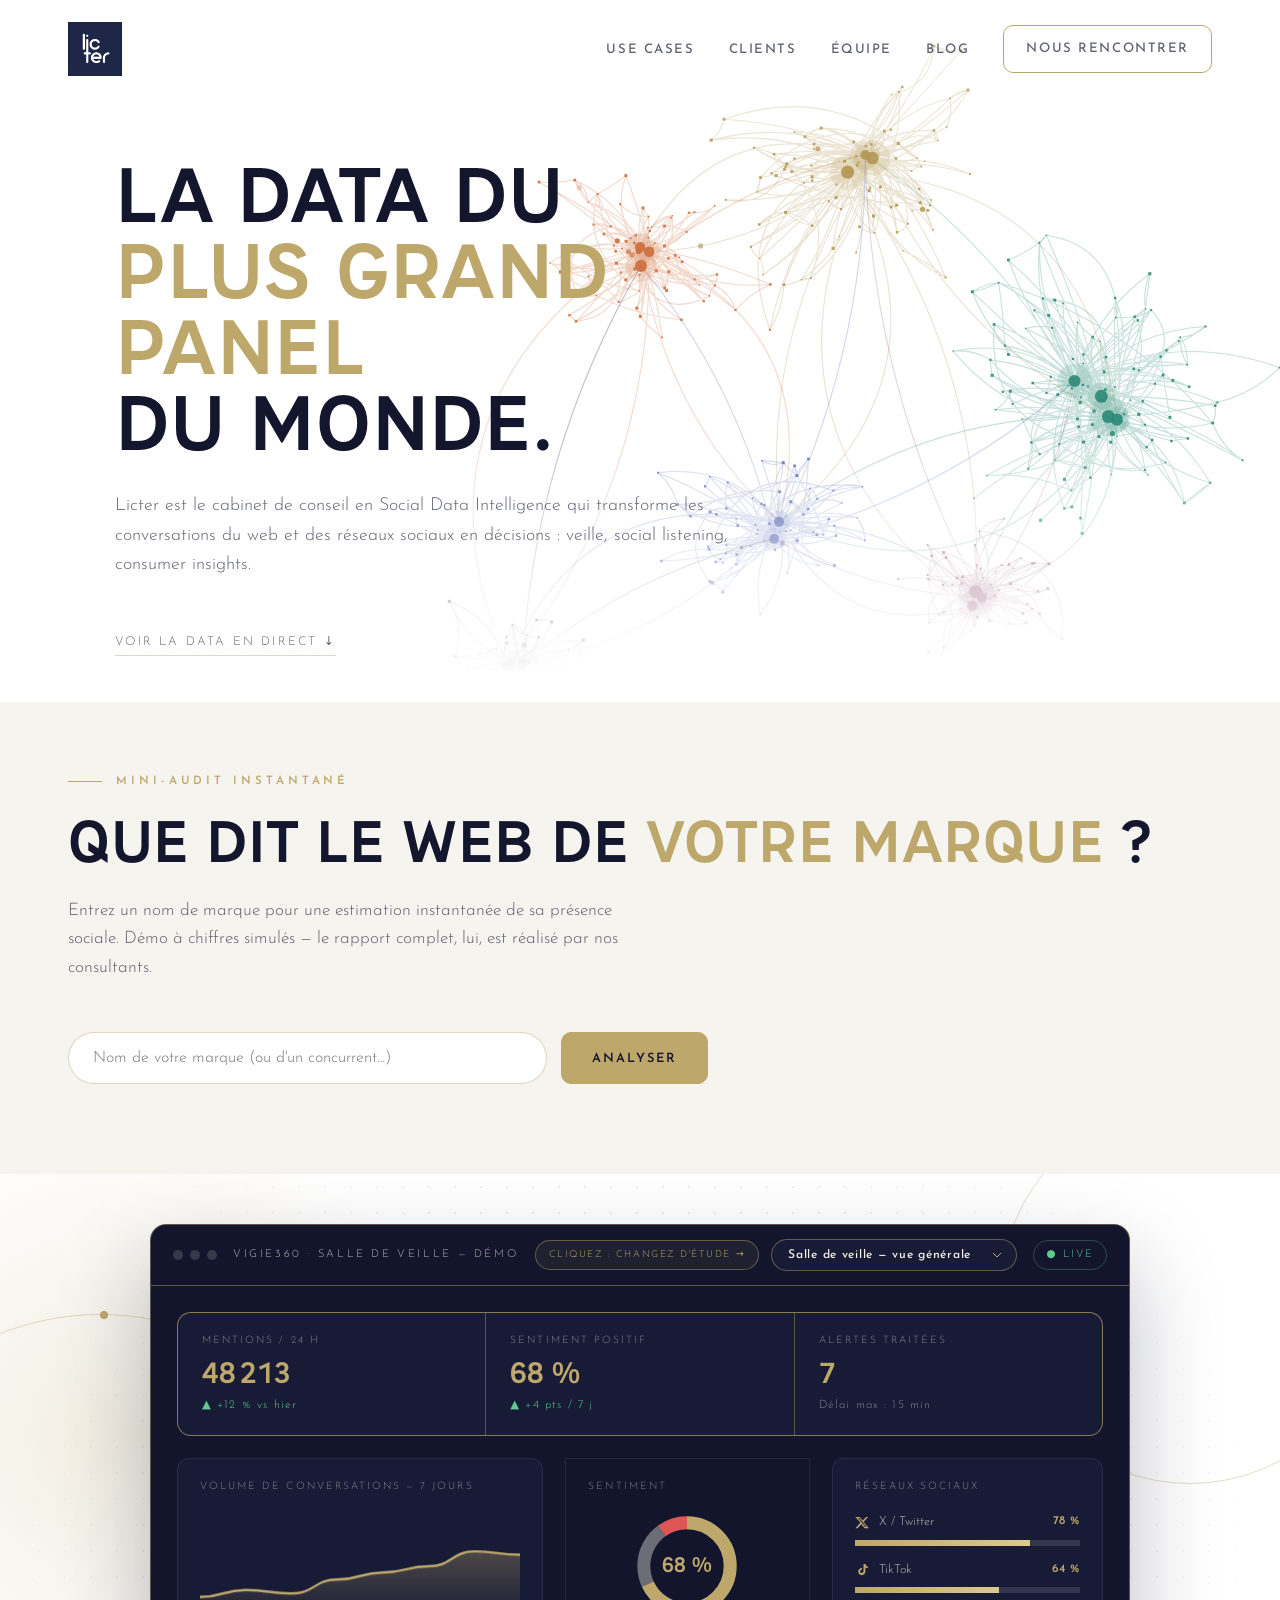
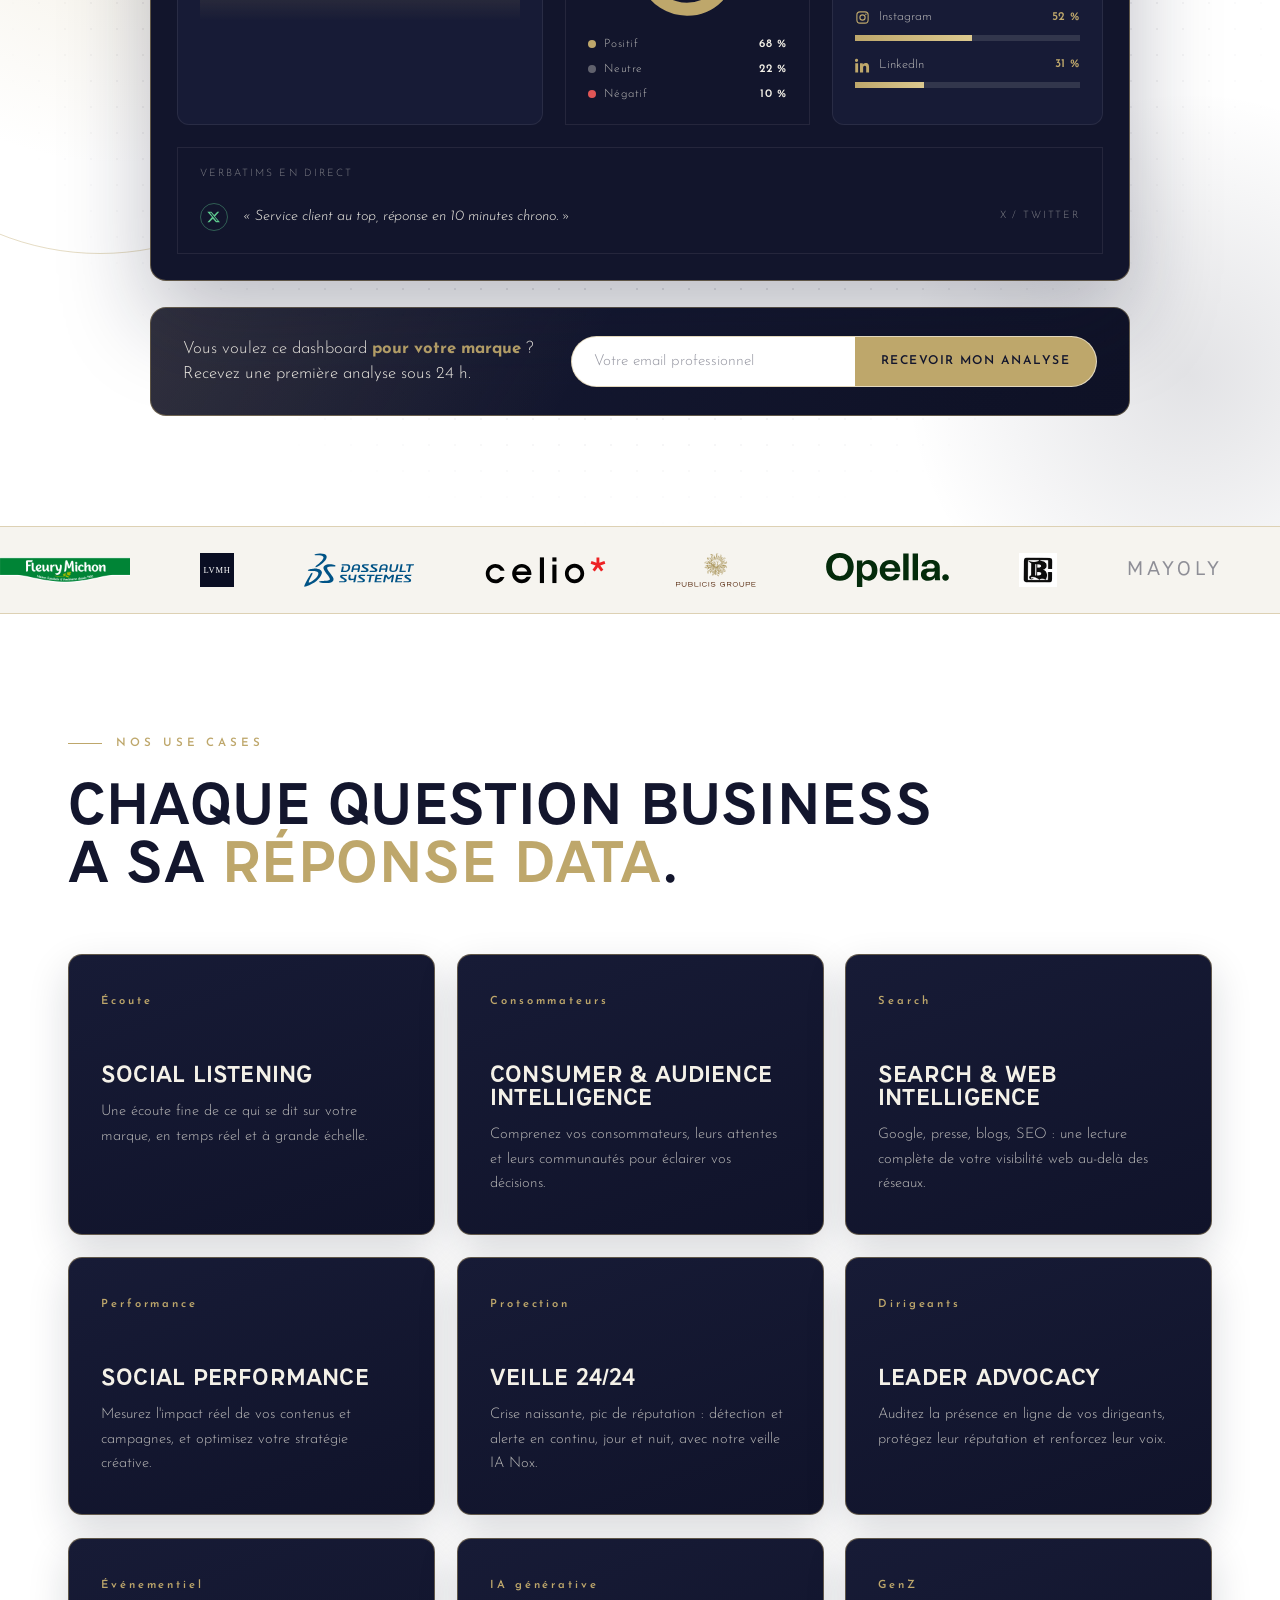
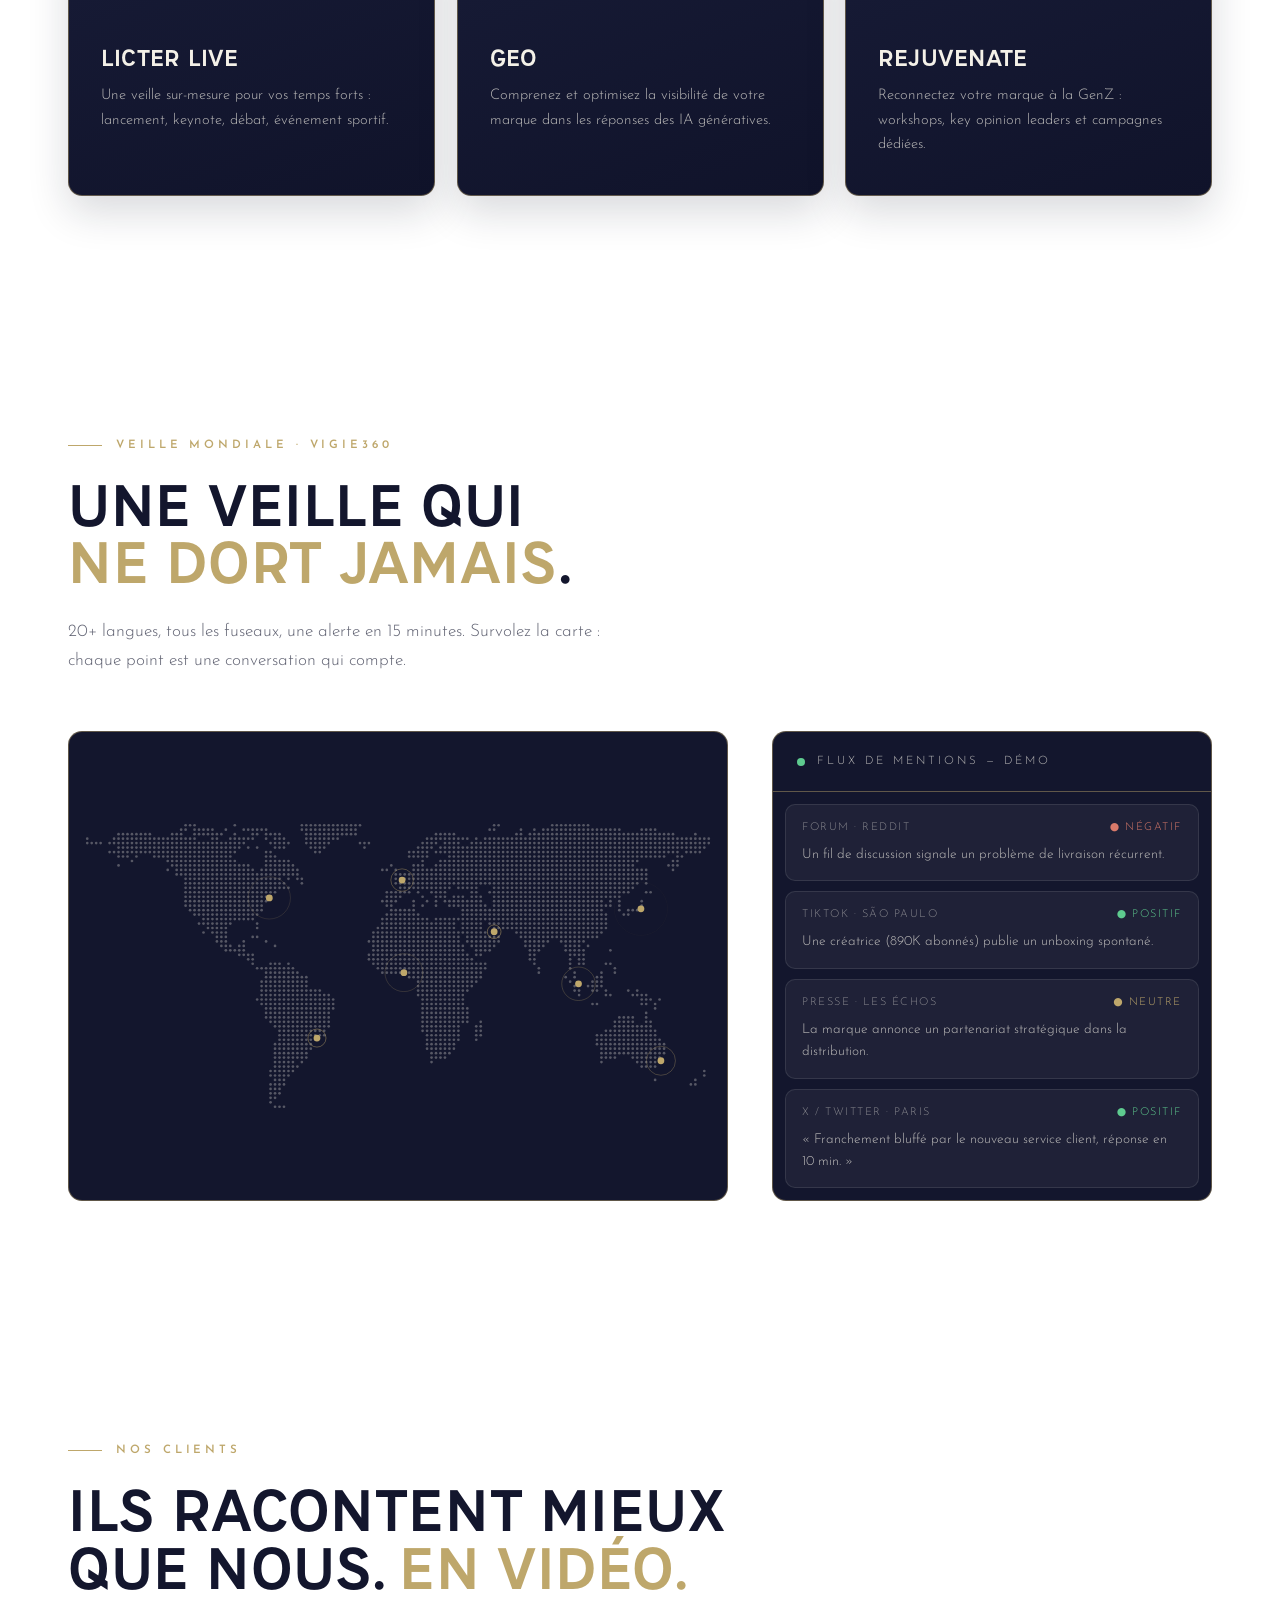
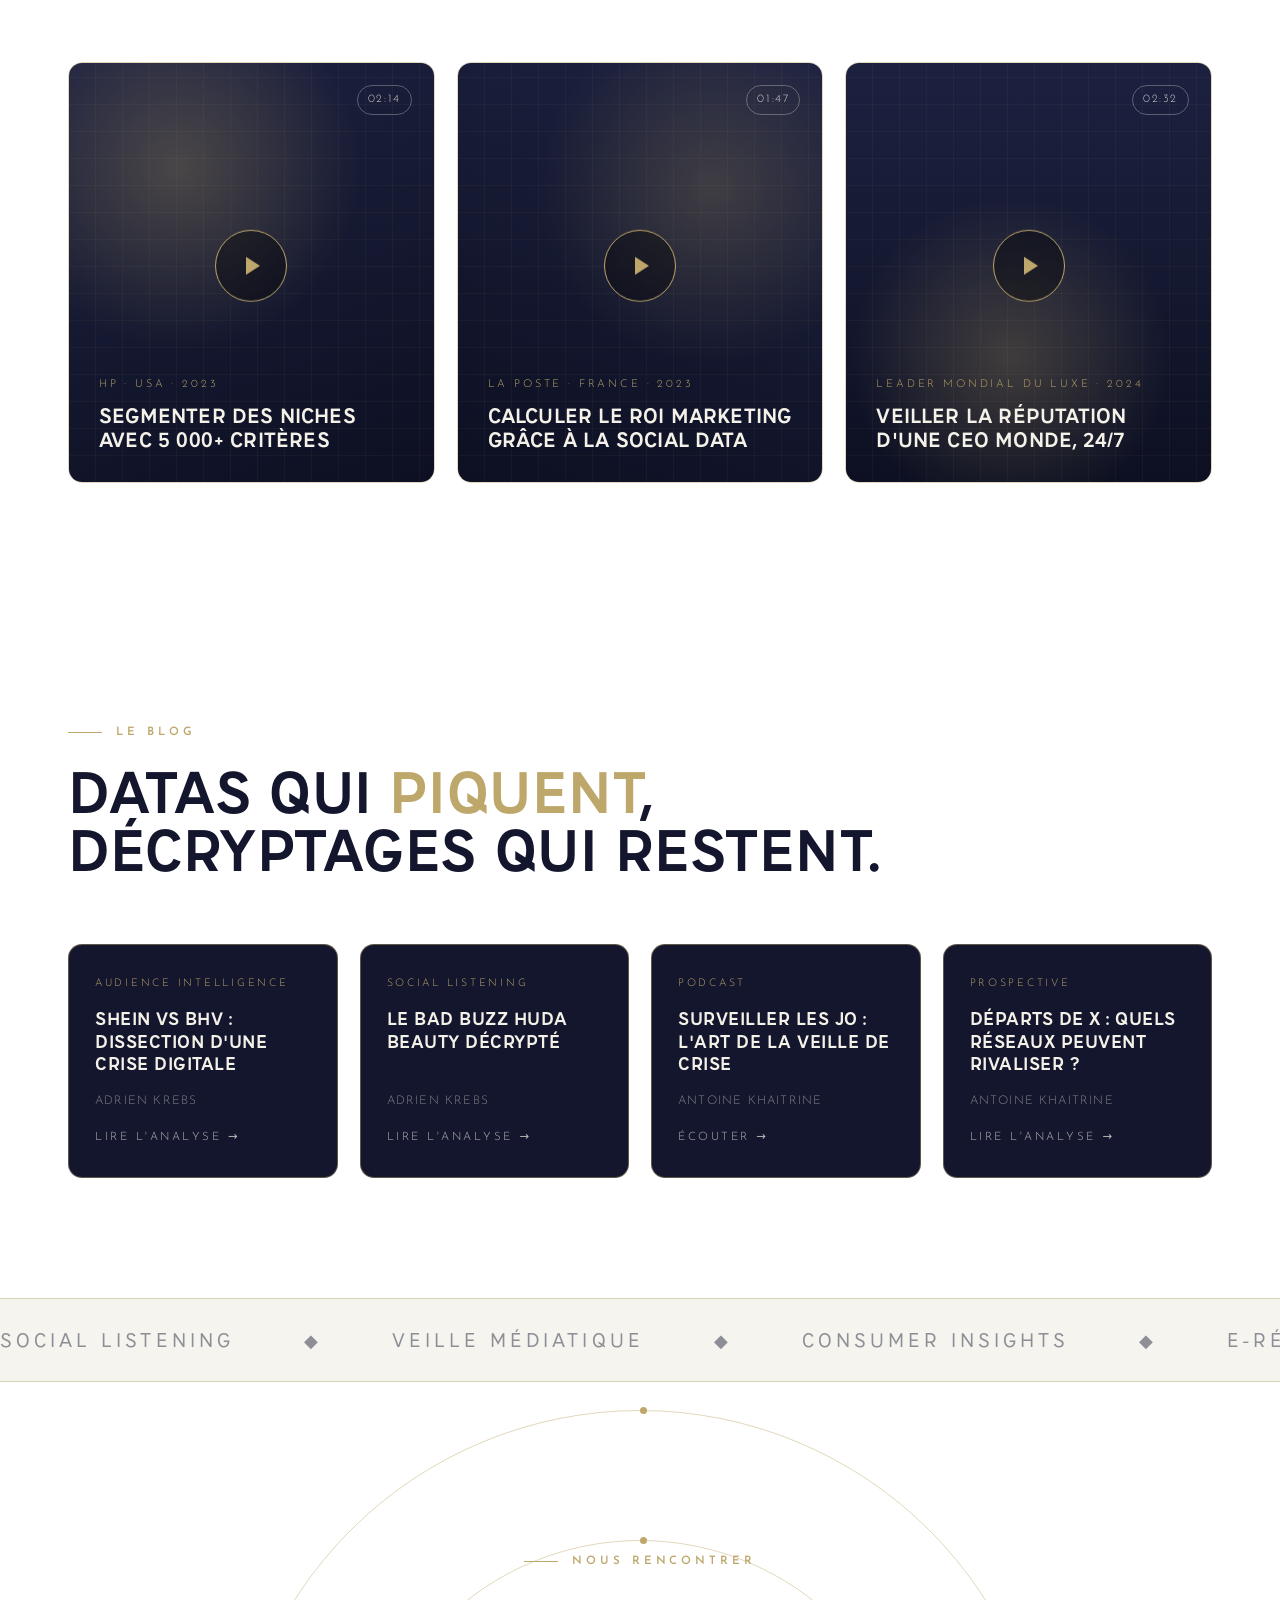
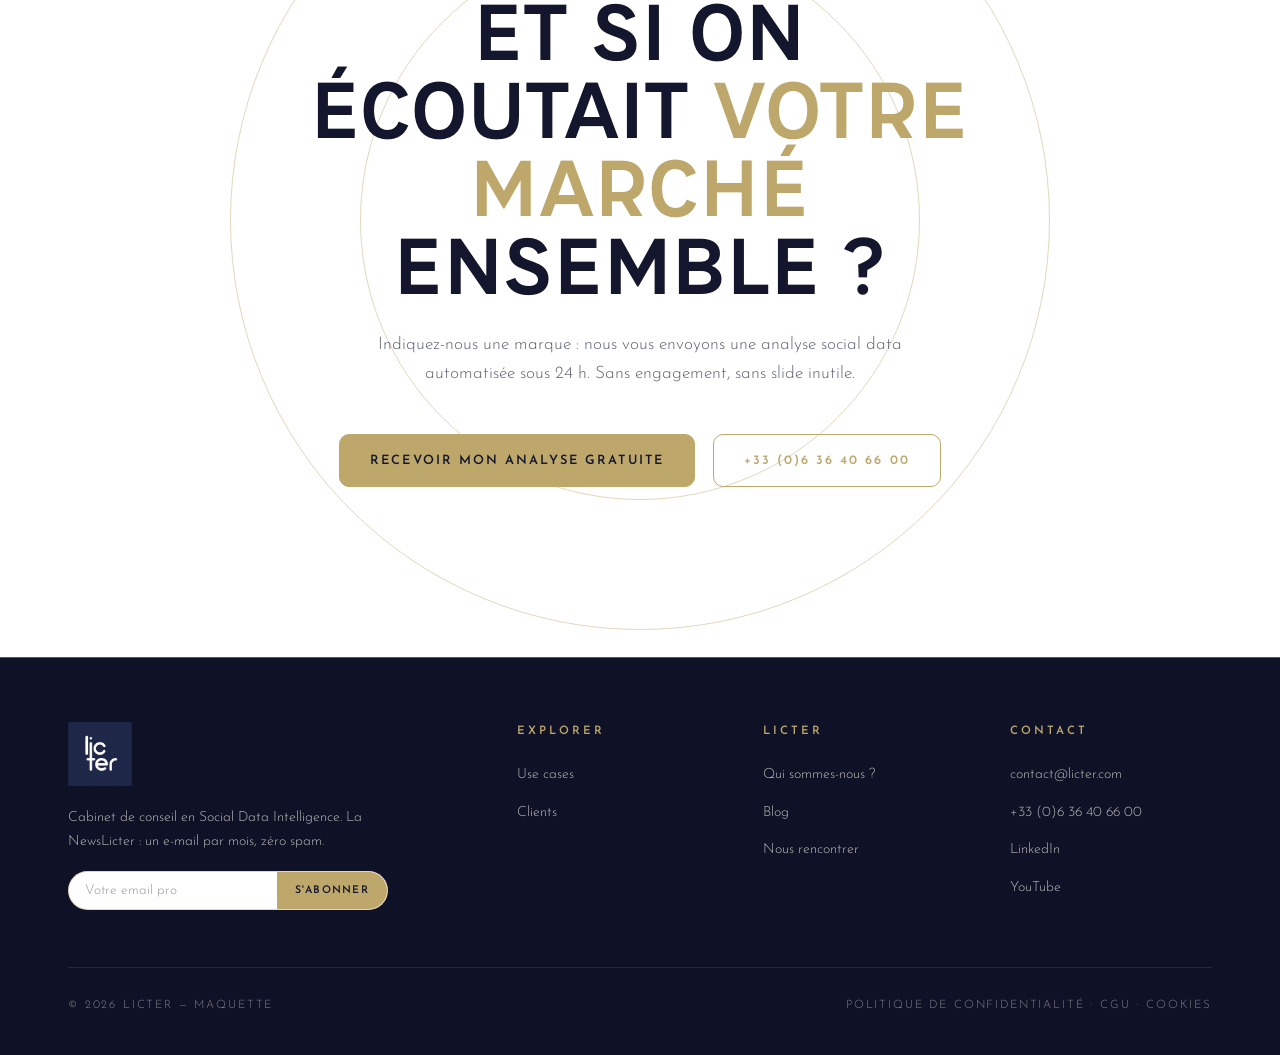
==== commit 6c1a0e30: "Bandeau clients : logos seuls, sans les noms Les noms de marques et losanges sont retirés ; seuls le" ====
--- a/index.html
+++ b/index.html
@@ -9,7 +9,7 @@
 <link rel="preconnect" href="https://fonts.googleapis.com">
 <link rel="preconnect" href="https://fonts.gstatic.com" crossorigin>
 <link href="https://fonts.googleapis.com/css2?family=Josefin+Sans:ital,wght@0,300;0,400;0,500;0,600;1,400&display=swap" rel="stylesheet">
-<link rel="stylesheet" href="assets/css/style.css?v=1784730617">
+<link rel="stylesheet" href="assets/css/style.css?v=1784730971">
 </head>
 <body>
 <div id="progress"></div>
@@ -159,7 +159,7 @@
 <!-- ============ MARQUEE CLIENTS ============ -->
 <div class="marquee" aria-label="Ils nous font confiance">
   <div class="marquee-track" id="mq1">
-    <span>Fleury Michon</span><span class="mq-logo"><img src="assets/img/clients/fleury-michon.png" alt="" loading="lazy"></span><span>LVMH</span><span class="mq-logo"><img src="assets/img/clients/lvmh.svg" alt="" loading="lazy"></span><span>Dassault Systèmes</span><span class="mq-logo"><img src="assets/img/clients/dassault.svg" alt="" loading="lazy"></span><span>Celio</span><span class="mq-logo"><img src="assets/img/clients/celio.svg" alt="" loading="lazy"></span><span>Publicis</span><span class="mq-logo"><img src="assets/img/clients/publicis.svg" alt="" loading="lazy"></span><span>Opella</span><span class="mq-logo"><img src="assets/img/clients/opella.svg" alt="" loading="lazy"></span><span>Bandai</span><span class="mq-logo"><img src="assets/img/clients/bandai.png" alt="" loading="lazy"></span><span>Mayoly</span><span>◆</span><span>France TV</span><span class="mq-logo"><img src="assets/img/clients/francetv.svg" alt="" loading="lazy"></span><span>LEGO</span><span class="mq-logo"><img src="assets/img/clients/lego.svg" alt="" loading="lazy"></span><span>Orange</span><span class="mq-logo"><img src="assets/img/clients/orange.svg" alt="" loading="lazy"></span><span>La Marine Recrute</span><span class="mq-logo"><img src="assets/img/clients/marine.svg" alt="" loading="lazy"></span><span><em>50+ entreprises nous font confiance</em></span><span>◆</span>
+    <span class="mq-logo"><img src="assets/img/clients/fleury-michon.png" alt="Fleury Michon" loading="lazy"></span><span class="mq-logo"><img src="assets/img/clients/lvmh.svg" alt="LVMH" loading="lazy"></span><span class="mq-logo"><img src="assets/img/clients/dassault.svg" alt="Dassault Systèmes" loading="lazy"></span><span class="mq-logo"><img src="assets/img/clients/celio.svg" alt="Celio" loading="lazy"></span><span class="mq-logo"><img src="assets/img/clients/publicis.svg" alt="Publicis" loading="lazy"></span><span class="mq-logo"><img src="assets/img/clients/opella.svg" alt="Opella" loading="lazy"></span><span class="mq-logo"><img src="assets/img/clients/bandai.png" alt="Bandai" loading="lazy"></span><span>Mayoly</span><span class="mq-logo"><img src="assets/img/clients/francetv.svg" alt="France TV" loading="lazy"></span><span class="mq-logo"><img src="assets/img/clients/lego.svg" alt="LEGO" loading="lazy"></span><span class="mq-logo"><img src="assets/img/clients/orange.svg" alt="Orange" loading="lazy"></span><span class="mq-logo"><img src="assets/img/clients/marine.svg" alt="La Marine Recrute" loading="lazy"></span><span><em>50+ entreprises nous font confiance</em></span>
   </div>
 </div>
 
@@ -298,6 +298,6 @@
     </div>
   </div>
 </footer>
-<script src="assets/js/main.js?v=1784730617"></script>
+<script src="assets/js/main.js?v=1784730971"></script>
 </body>
 </html>
--- a/assets/css/style.css
+++ b/assets/css/style.css
@@ -818,3 +818,5 @@
 .uc-nox b{font-weight:600}
 .uc-refs{margin-top:18px;display:flex;align-items:center;gap:16px;flex-wrap:wrap}
 .uc-refs img{height:24px;width:auto;max-width:86px;object-fit:contain}
+/* bandeau logos seuls : un peu plus grands sans les noms */
+.marquee-track .mq-logo img{height:34px;max-width:130px}
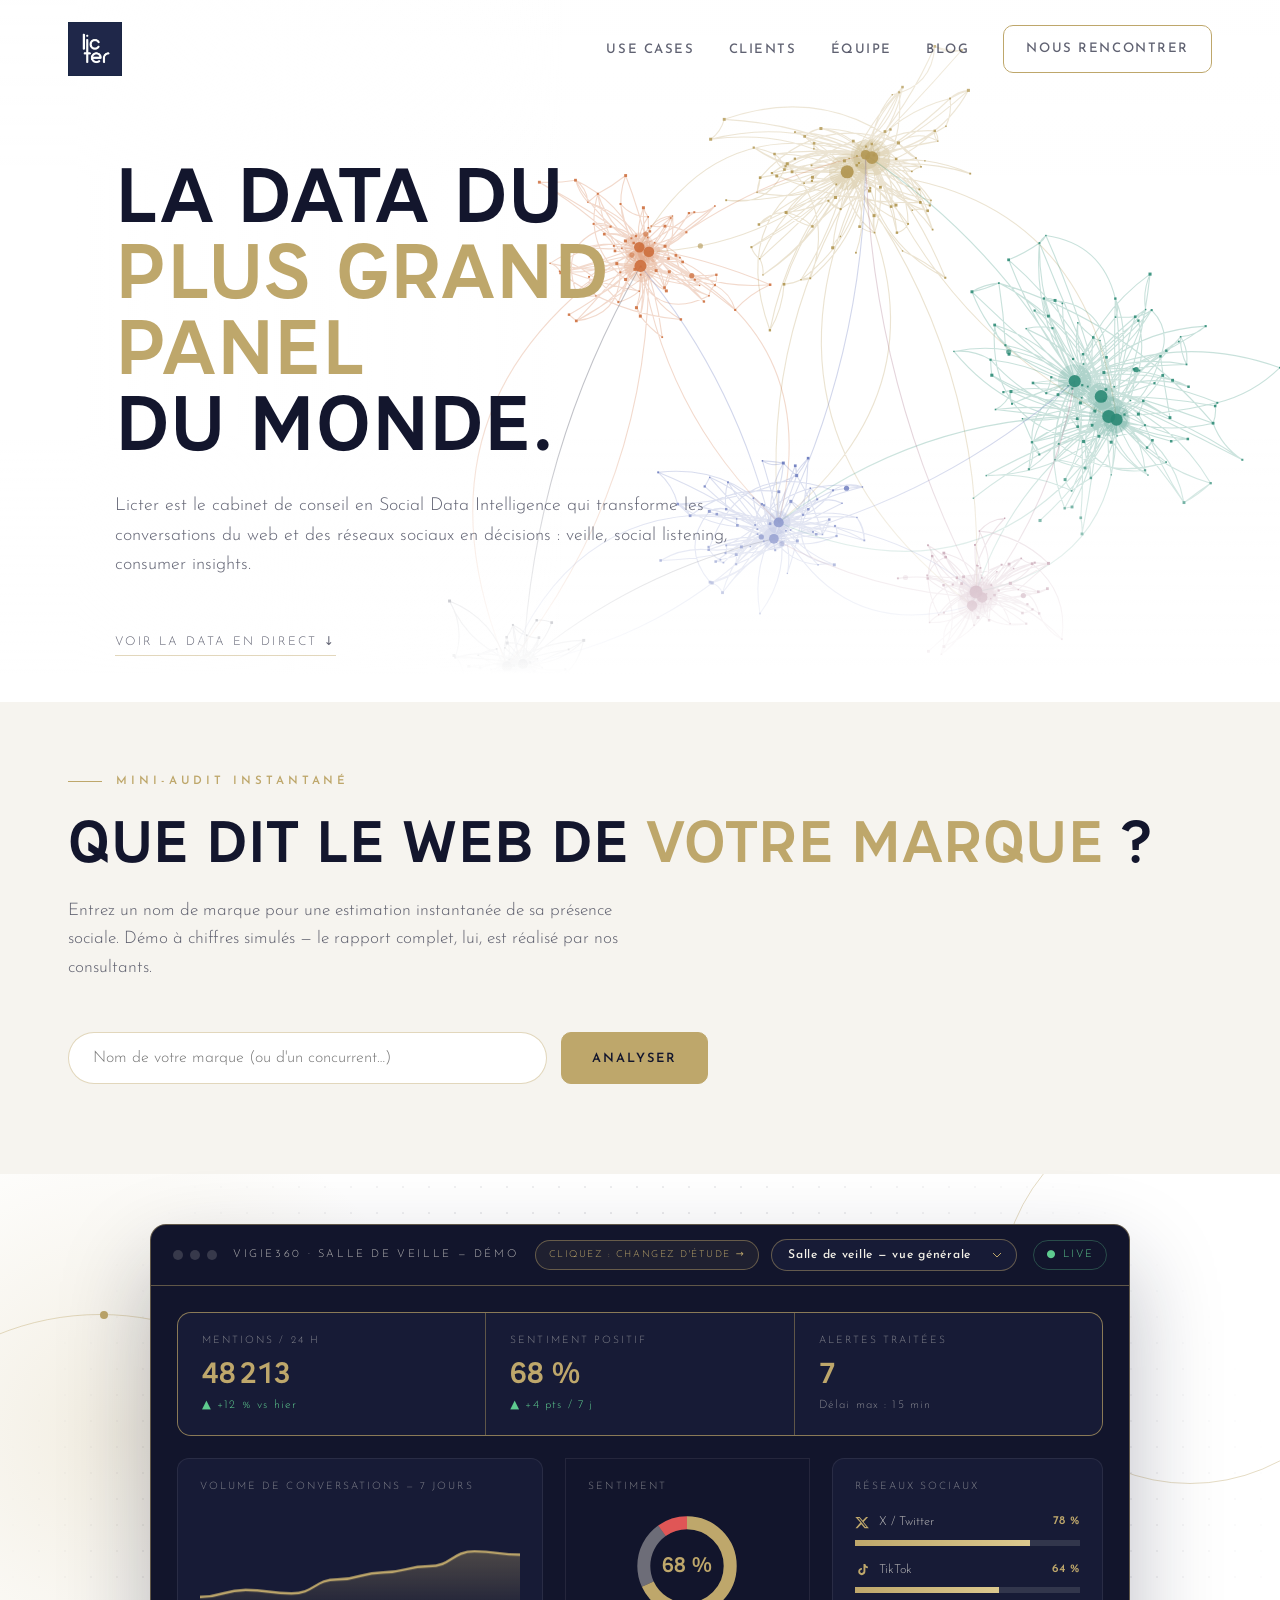
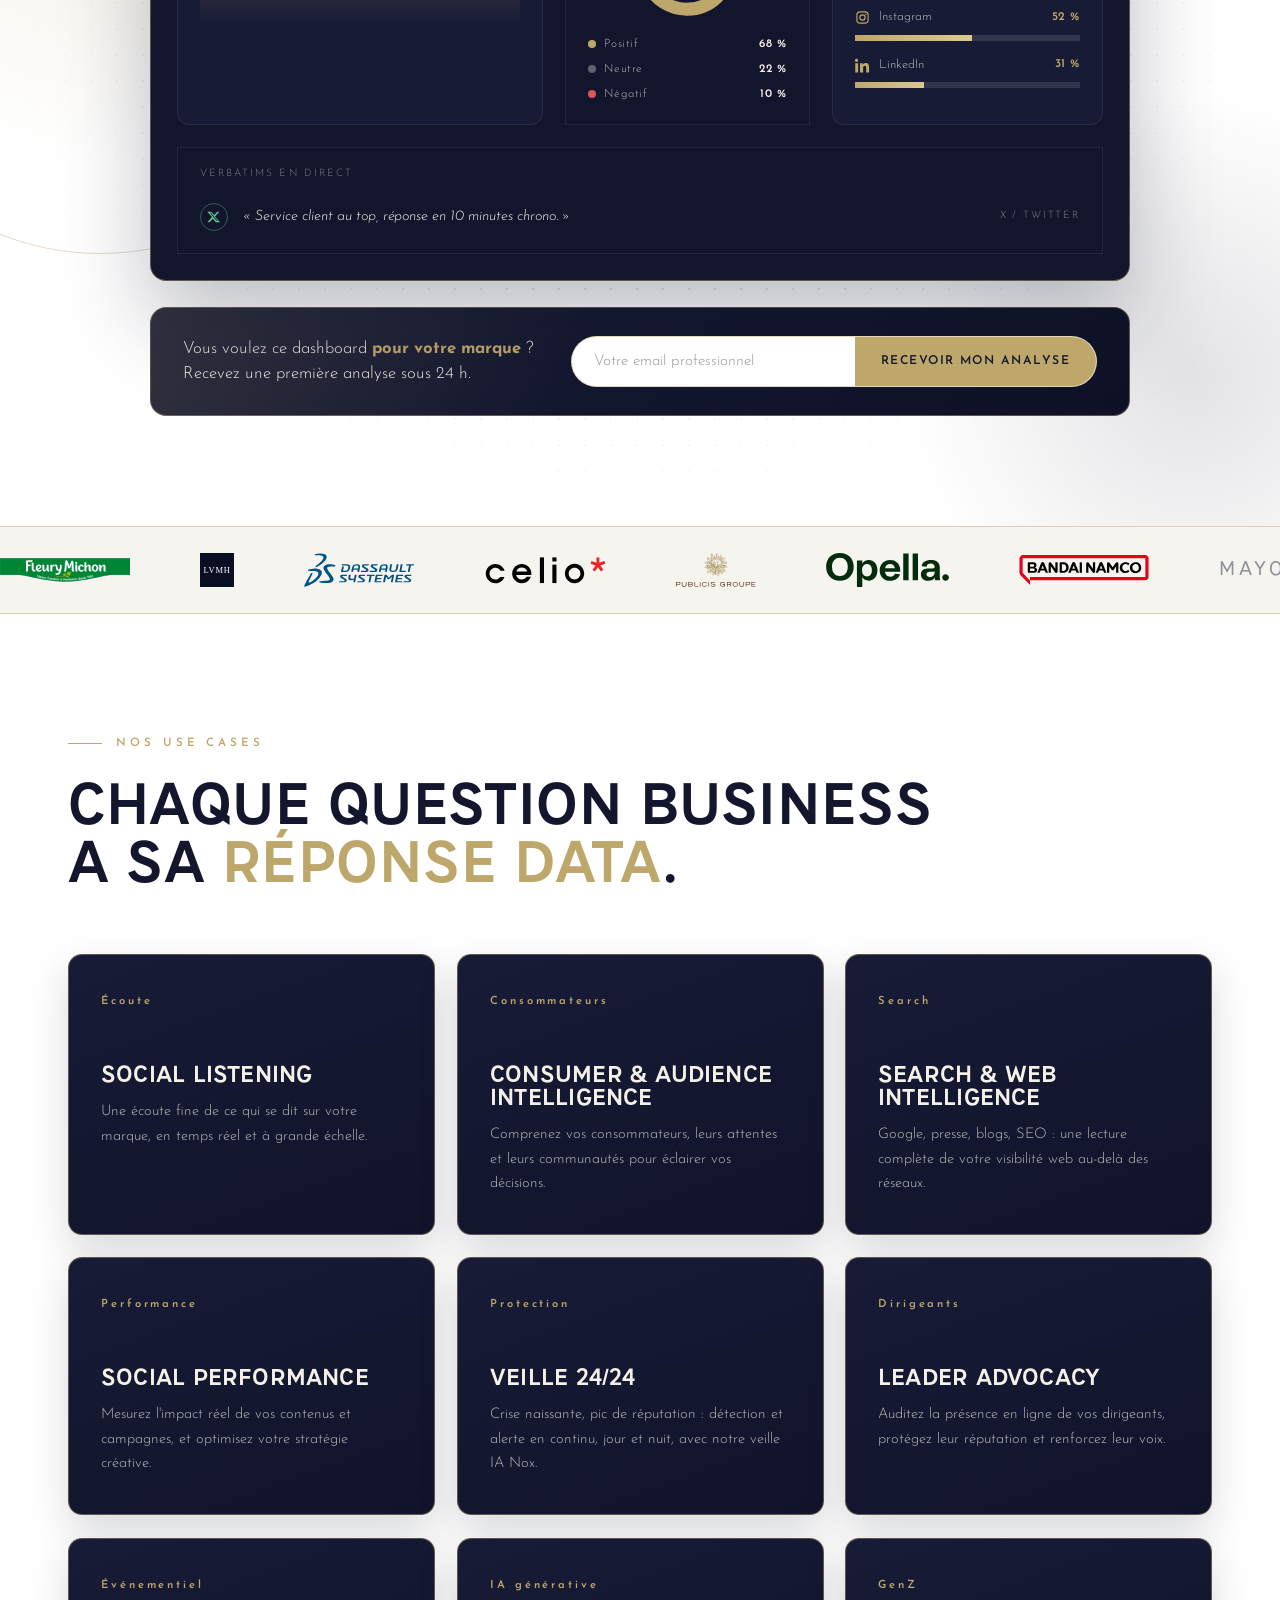
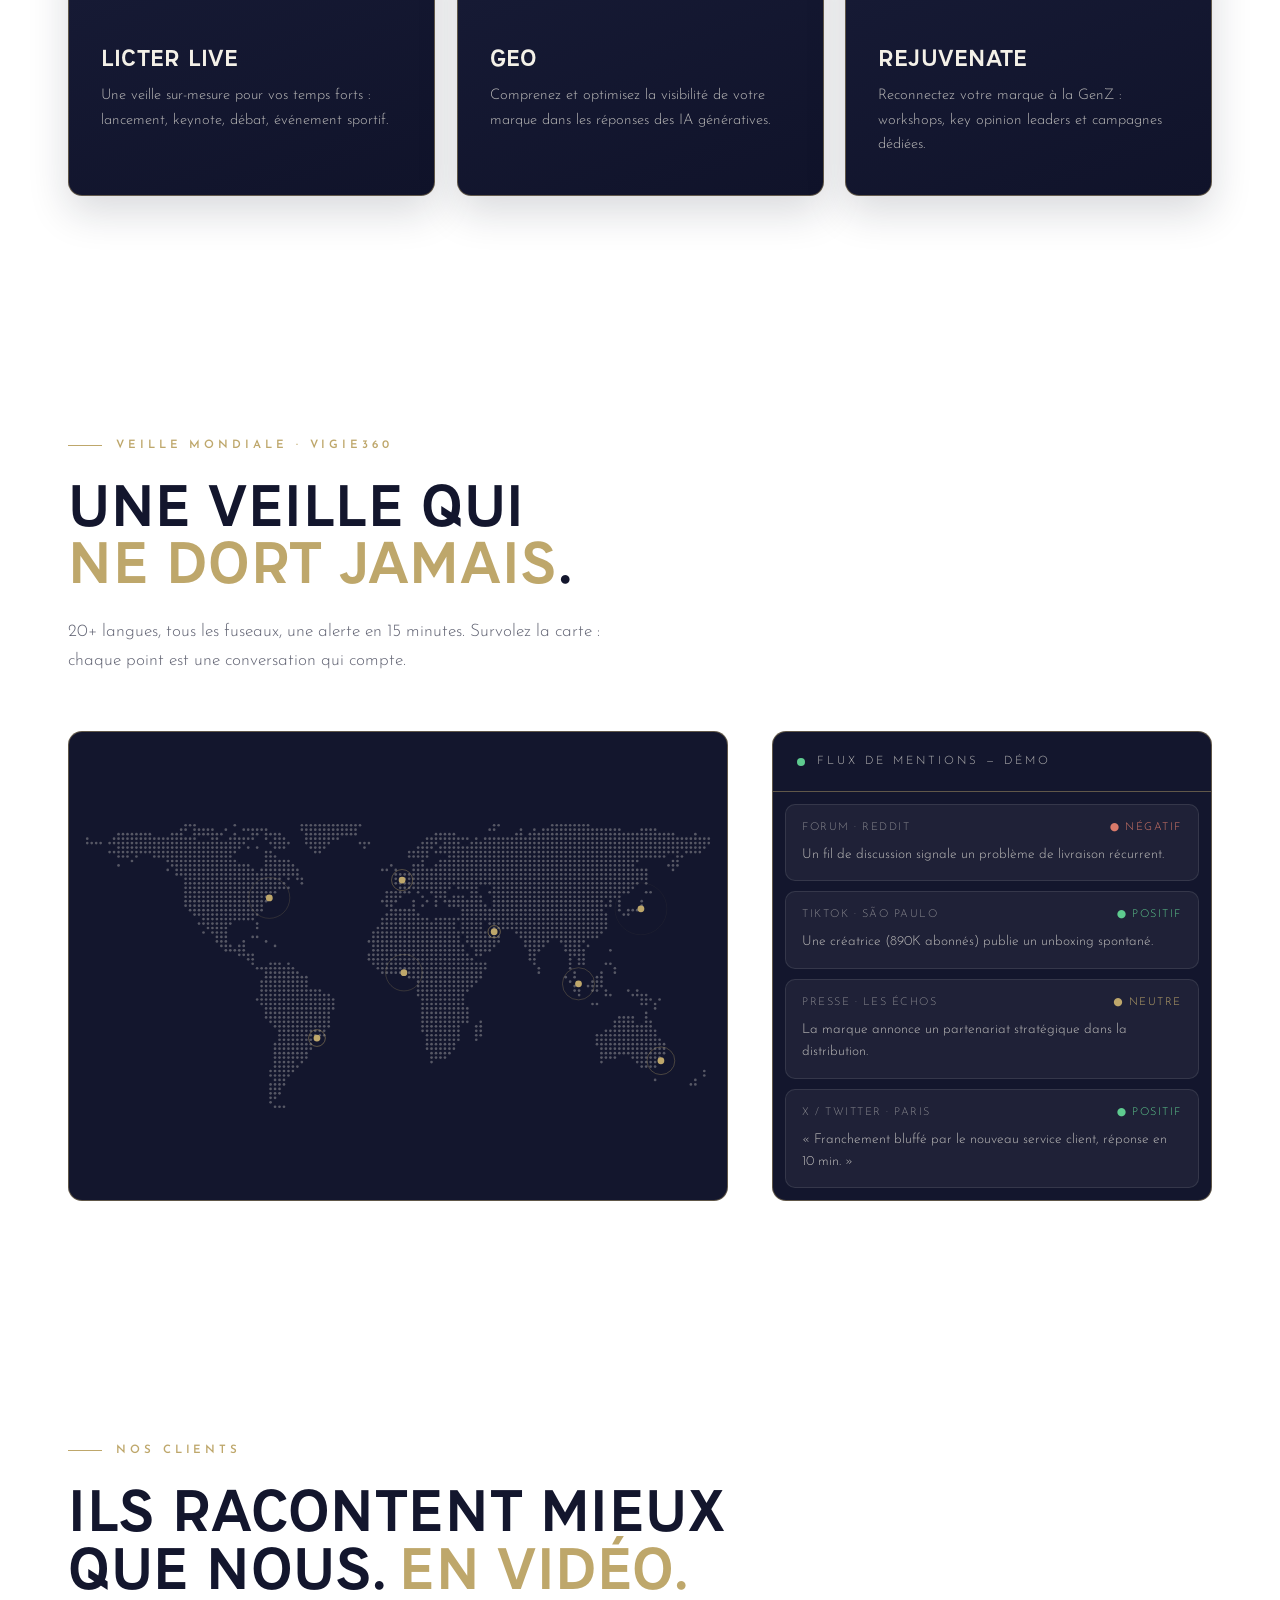
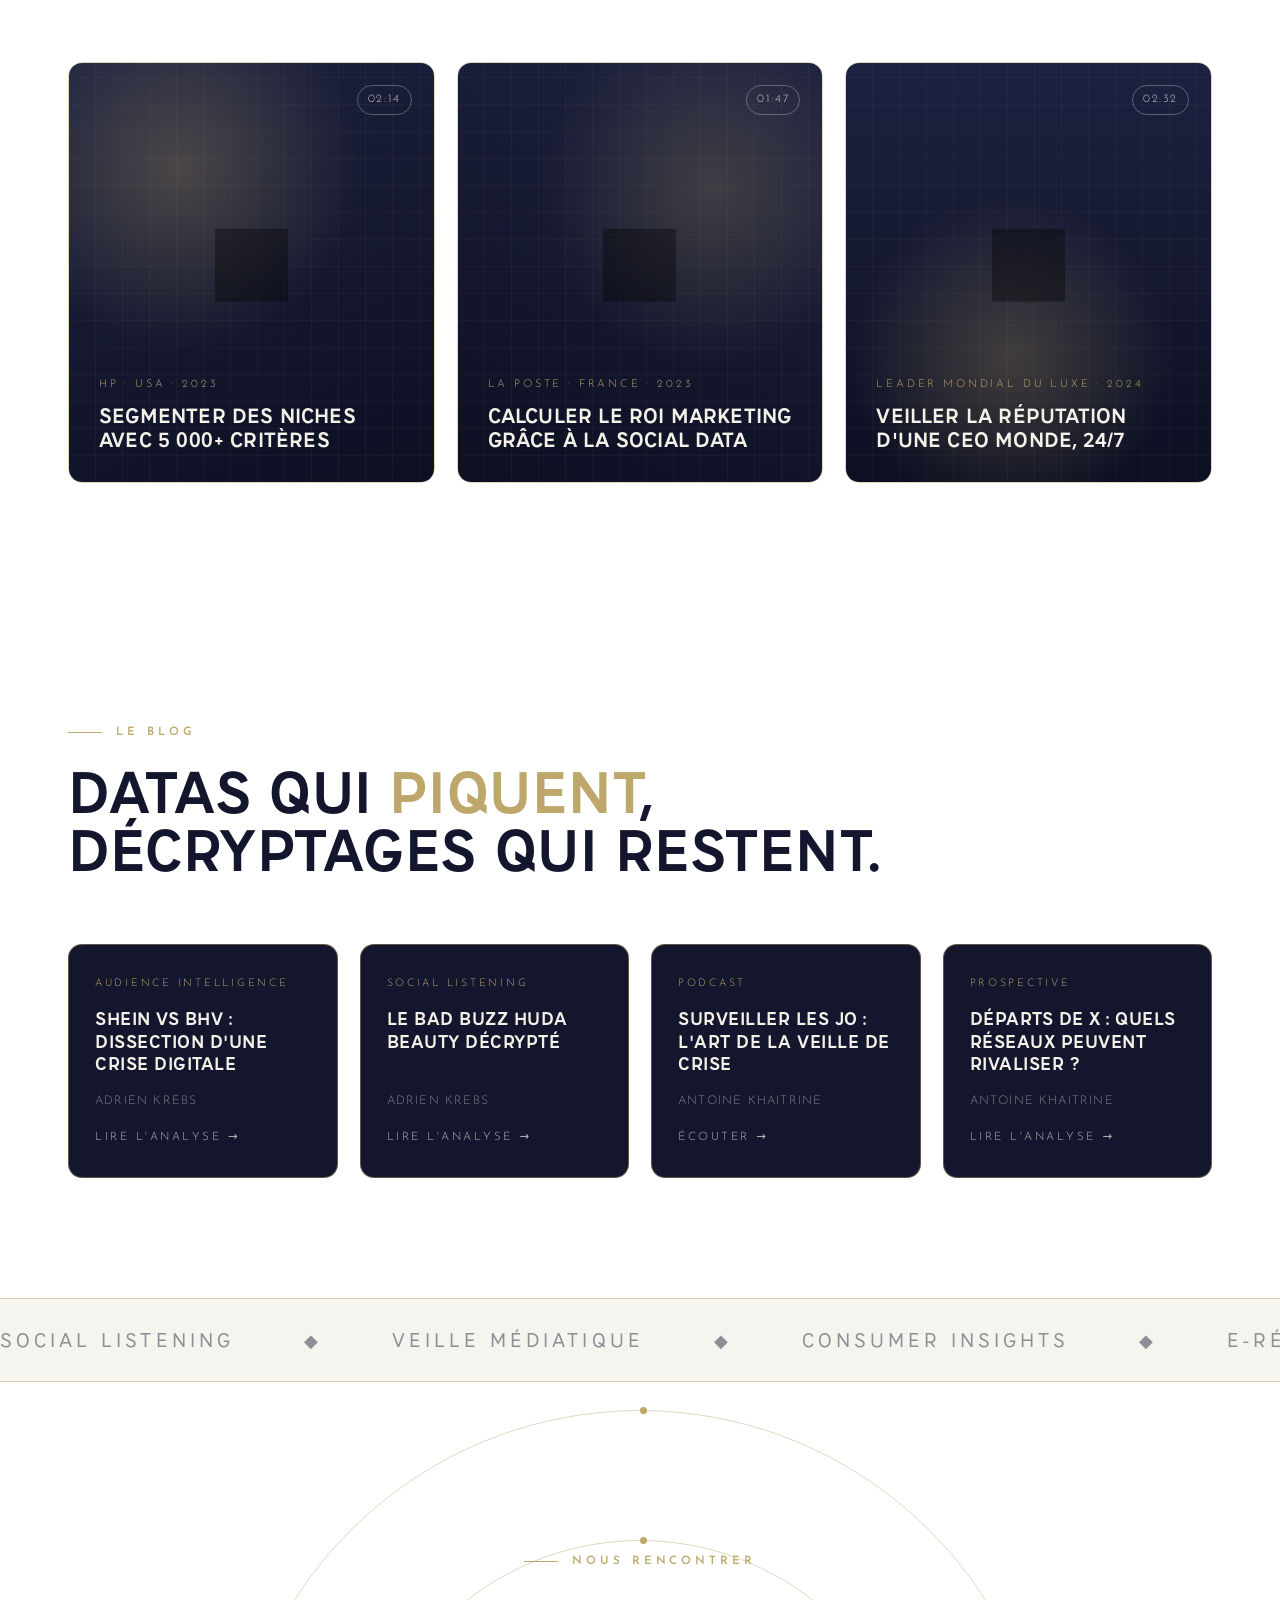
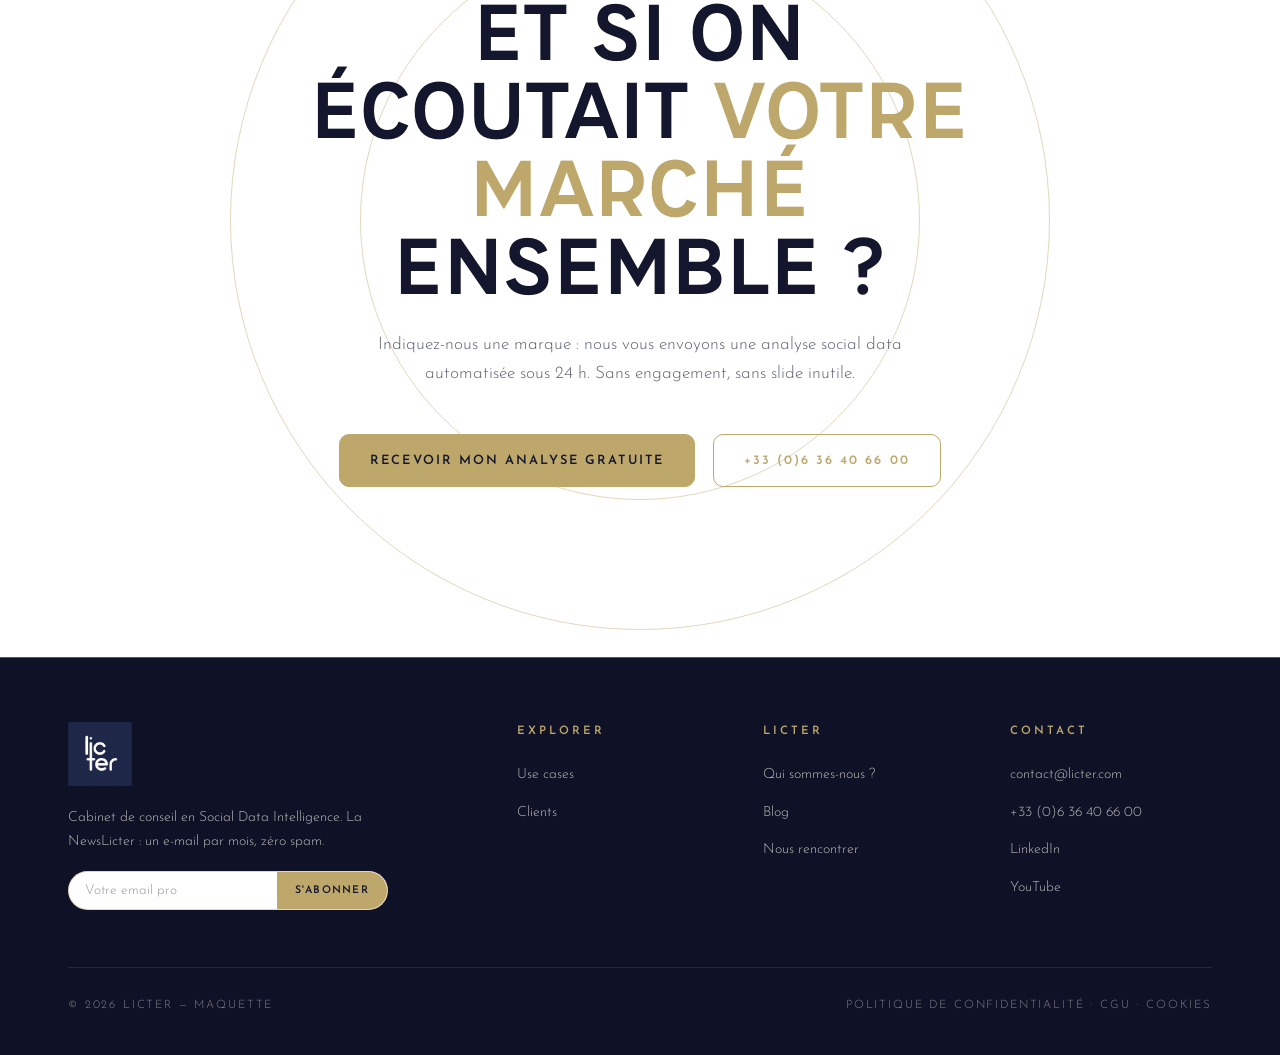
==== commit 1c9b171e: "Bandeau : logo Bandai Namco (éditeur jeu vidéo) à la place de Bandai Co-Authored-By: Claude Fable 5 " ====
--- a/index.html
+++ b/index.html
@@ -9,7 +9,7 @@
 <link rel="preconnect" href="https://fonts.googleapis.com">
 <link rel="preconnect" href="https://fonts.gstatic.com" crossorigin>
 <link href="https://fonts.googleapis.com/css2?family=Josefin+Sans:ital,wght@0,300;0,400;0,500;0,600;1,400&display=swap" rel="stylesheet">
-<link rel="stylesheet" href="assets/css/style.css?v=1784730971">
+<link rel="stylesheet" href="assets/css/style.css?v=1784731238">
 </head>
 <body>
 <div id="progress"></div>
@@ -159,7 +159,7 @@
 <!-- ============ MARQUEE CLIENTS ============ -->
 <div class="marquee" aria-label="Ils nous font confiance">
   <div class="marquee-track" id="mq1">
-    <span class="mq-logo"><img src="assets/img/clients/fleury-michon.png" alt="Fleury Michon" loading="lazy"></span><span class="mq-logo"><img src="assets/img/clients/lvmh.svg" alt="LVMH" loading="lazy"></span><span class="mq-logo"><img src="assets/img/clients/dassault.svg" alt="Dassault Systèmes" loading="lazy"></span><span class="mq-logo"><img src="assets/img/clients/celio.svg" alt="Celio" loading="lazy"></span><span class="mq-logo"><img src="assets/img/clients/publicis.svg" alt="Publicis" loading="lazy"></span><span class="mq-logo"><img src="assets/img/clients/opella.svg" alt="Opella" loading="lazy"></span><span class="mq-logo"><img src="assets/img/clients/bandai.png" alt="Bandai" loading="lazy"></span><span>Mayoly</span><span class="mq-logo"><img src="assets/img/clients/francetv.svg" alt="France TV" loading="lazy"></span><span class="mq-logo"><img src="assets/img/clients/lego.svg" alt="LEGO" loading="lazy"></span><span class="mq-logo"><img src="assets/img/clients/orange.svg" alt="Orange" loading="lazy"></span><span class="mq-logo"><img src="assets/img/clients/marine.svg" alt="La Marine Recrute" loading="lazy"></span><span><em>50+ entreprises nous font confiance</em></span>
+    <span class="mq-logo"><img src="assets/img/clients/fleury-michon.png" alt="Fleury Michon" loading="lazy"></span><span class="mq-logo"><img src="assets/img/clients/lvmh.svg" alt="LVMH" loading="lazy"></span><span class="mq-logo"><img src="assets/img/clients/dassault.svg" alt="Dassault Systèmes" loading="lazy"></span><span class="mq-logo"><img src="assets/img/clients/celio.svg" alt="Celio" loading="lazy"></span><span class="mq-logo"><img src="assets/img/clients/publicis.svg" alt="Publicis" loading="lazy"></span><span class="mq-logo"><img src="assets/img/clients/opella.svg" alt="Opella" loading="lazy"></span><span class="mq-logo"><img src="assets/img/clients/bandai-namco.svg" alt="Bandai Namco" loading="lazy"></span><span>Mayoly</span><span class="mq-logo"><img src="assets/img/clients/francetv.svg" alt="France TV" loading="lazy"></span><span class="mq-logo"><img src="assets/img/clients/lego.svg" alt="LEGO" loading="lazy"></span><span class="mq-logo"><img src="assets/img/clients/orange.svg" alt="Orange" loading="lazy"></span><span class="mq-logo"><img src="assets/img/clients/marine.svg" alt="La Marine Recrute" loading="lazy"></span><span><em>50+ entreprises nous font confiance</em></span>
   </div>
 </div>
 
@@ -298,6 +298,6 @@
     </div>
   </div>
 </footer>
-<script src="assets/js/main.js?v=1784730971"></script>
+<script src="assets/js/main.js?v=1784731238"></script>
 </body>
 </html>
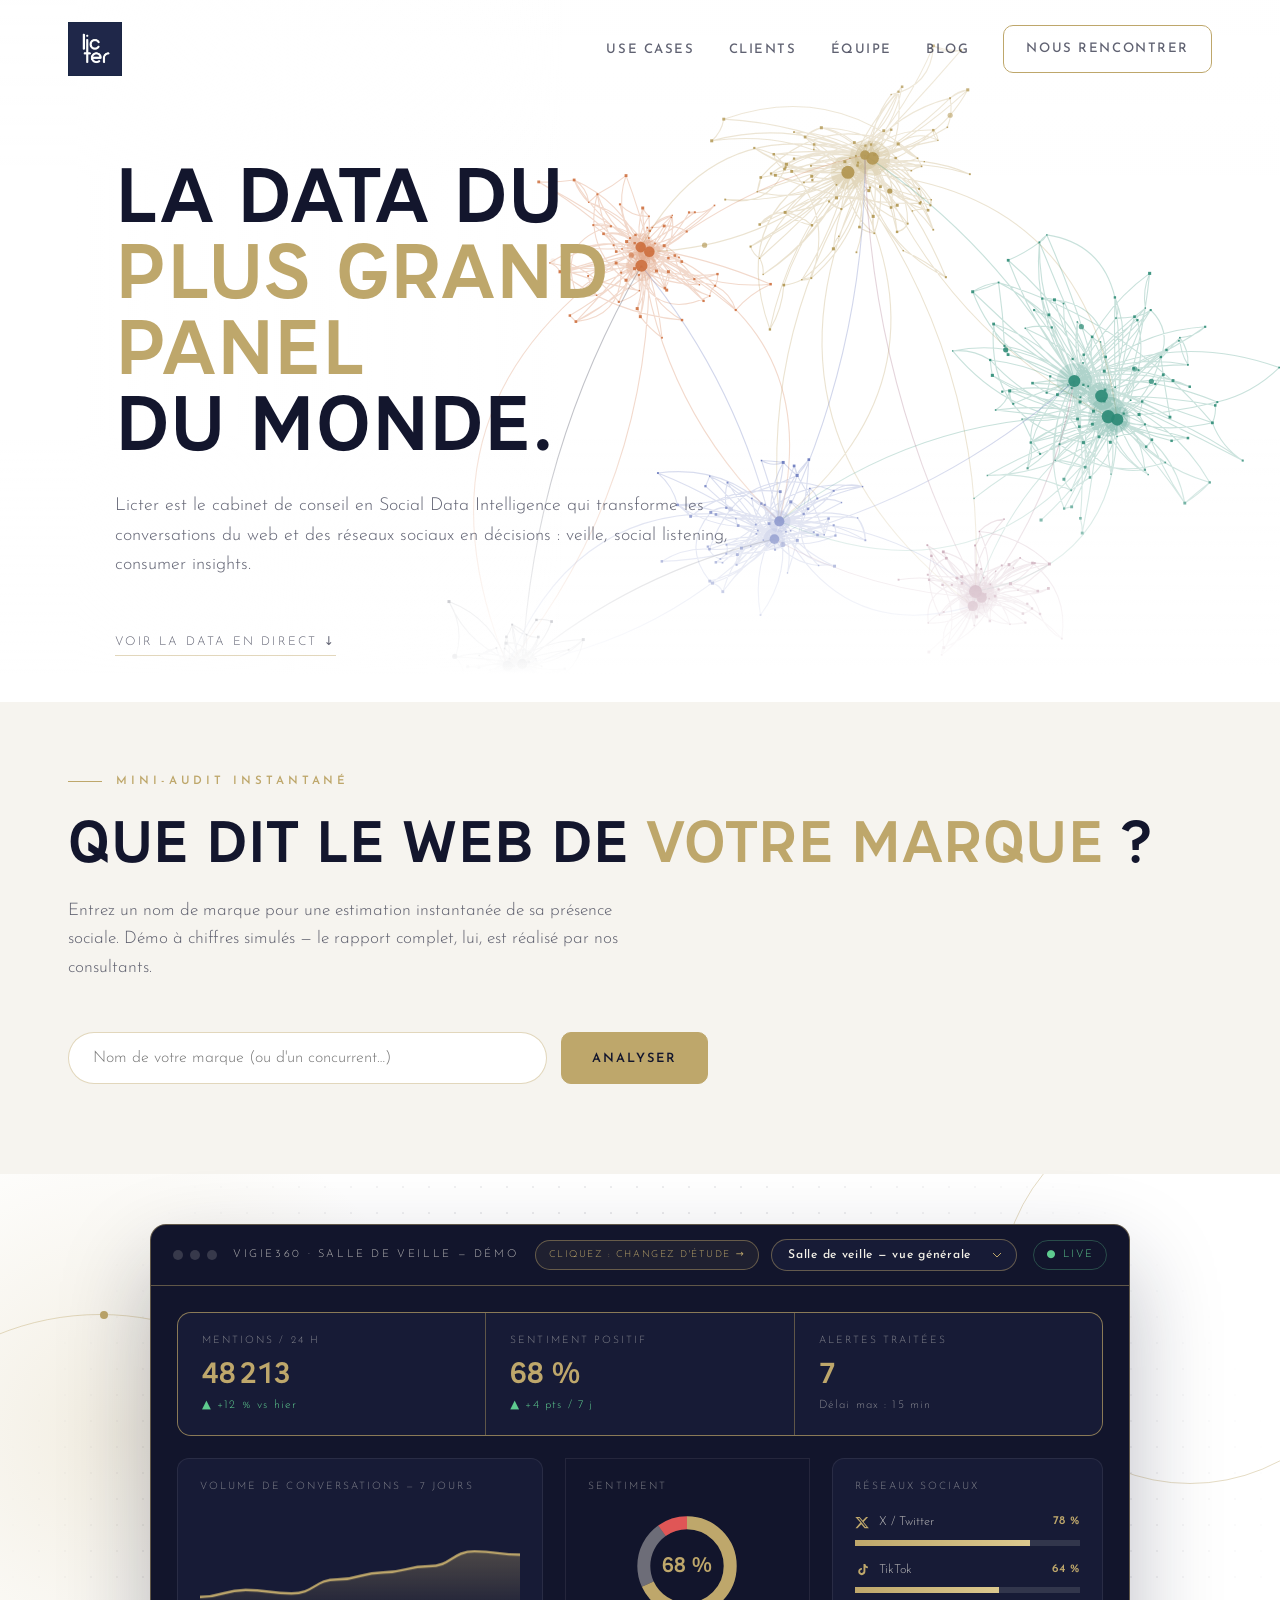
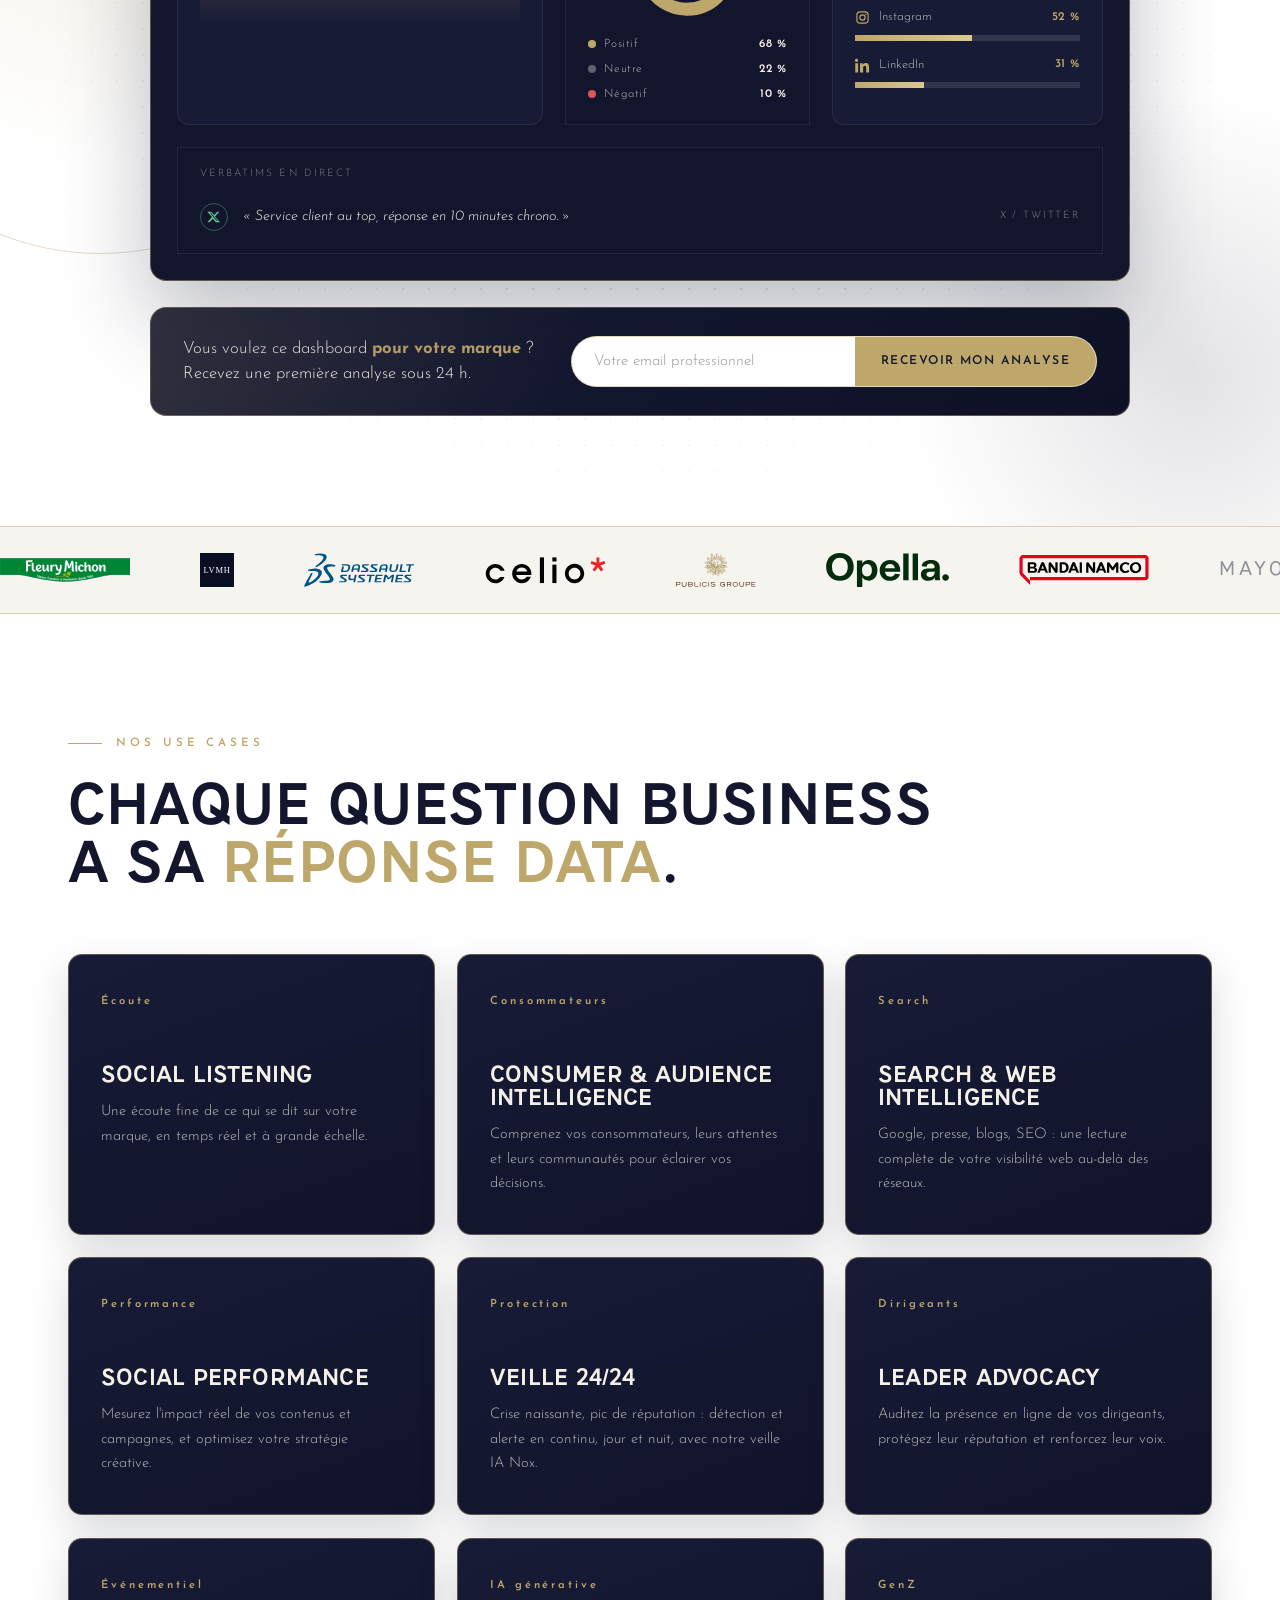
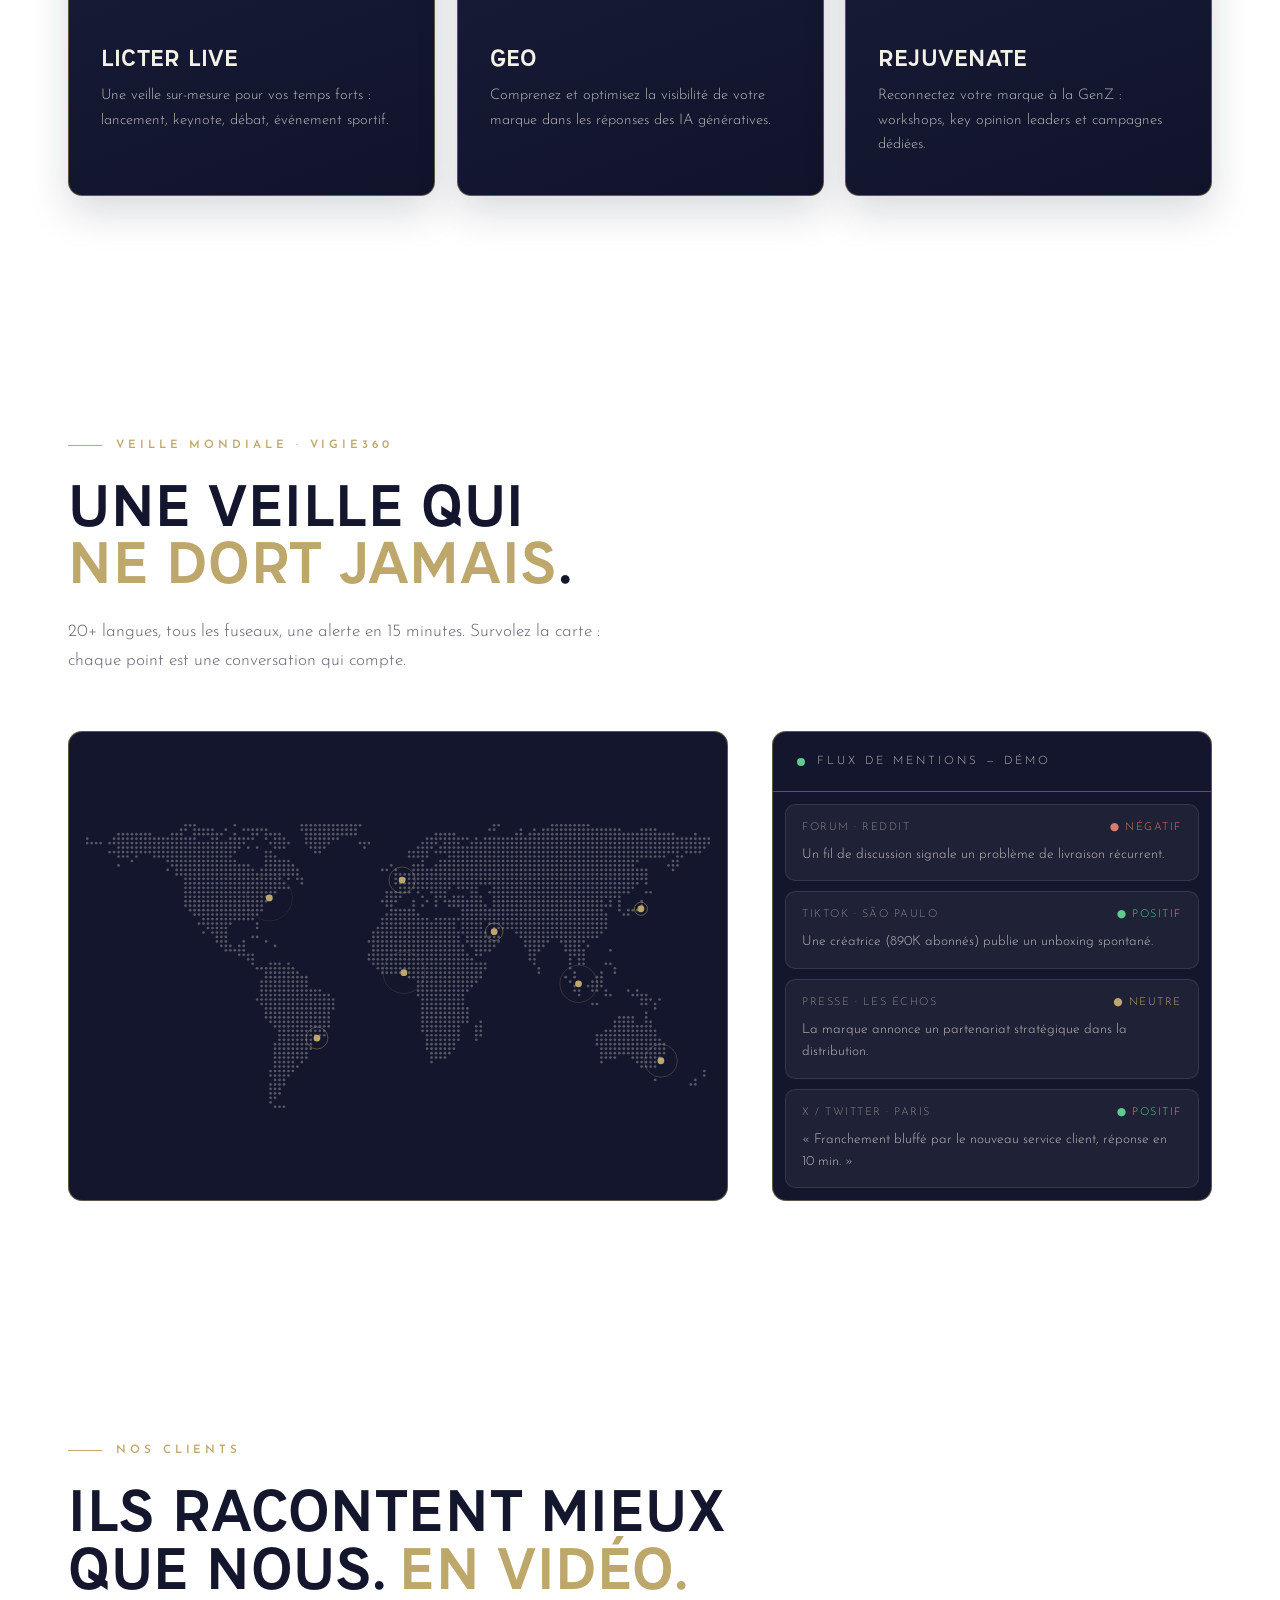
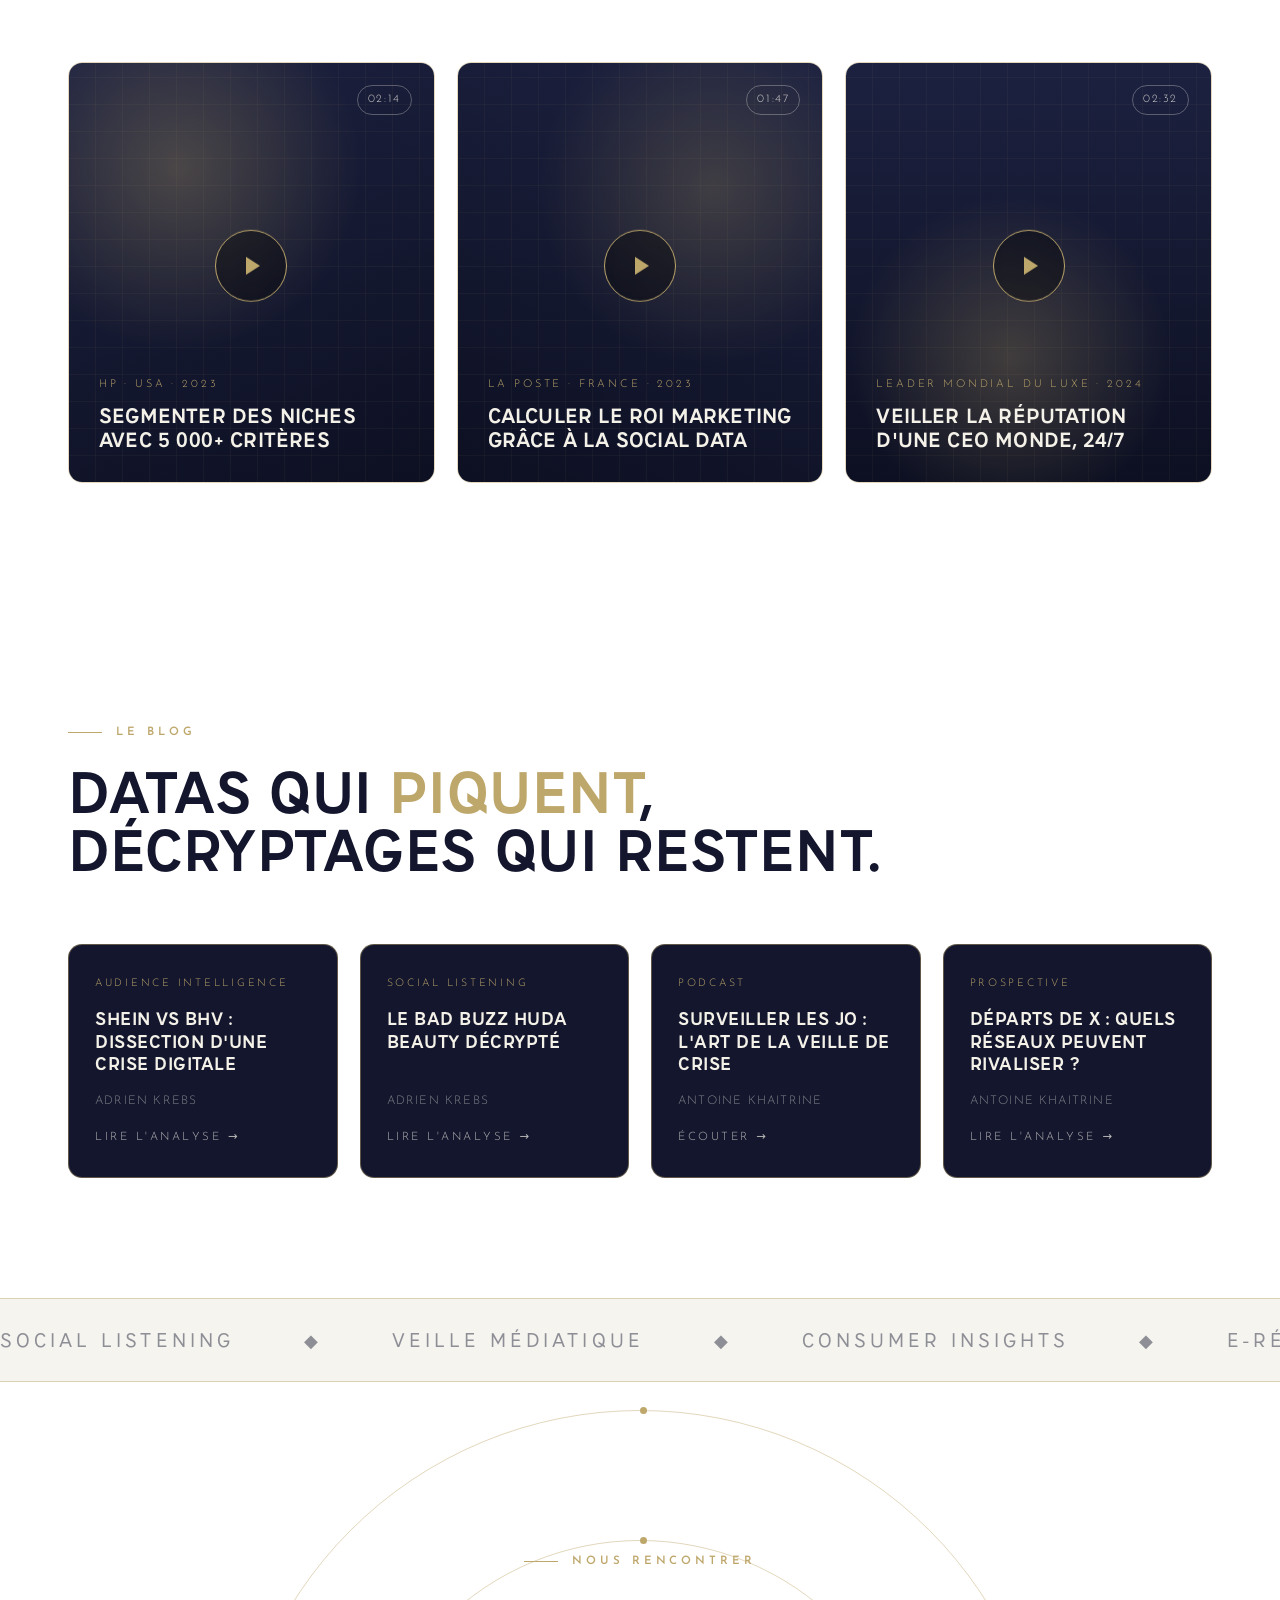
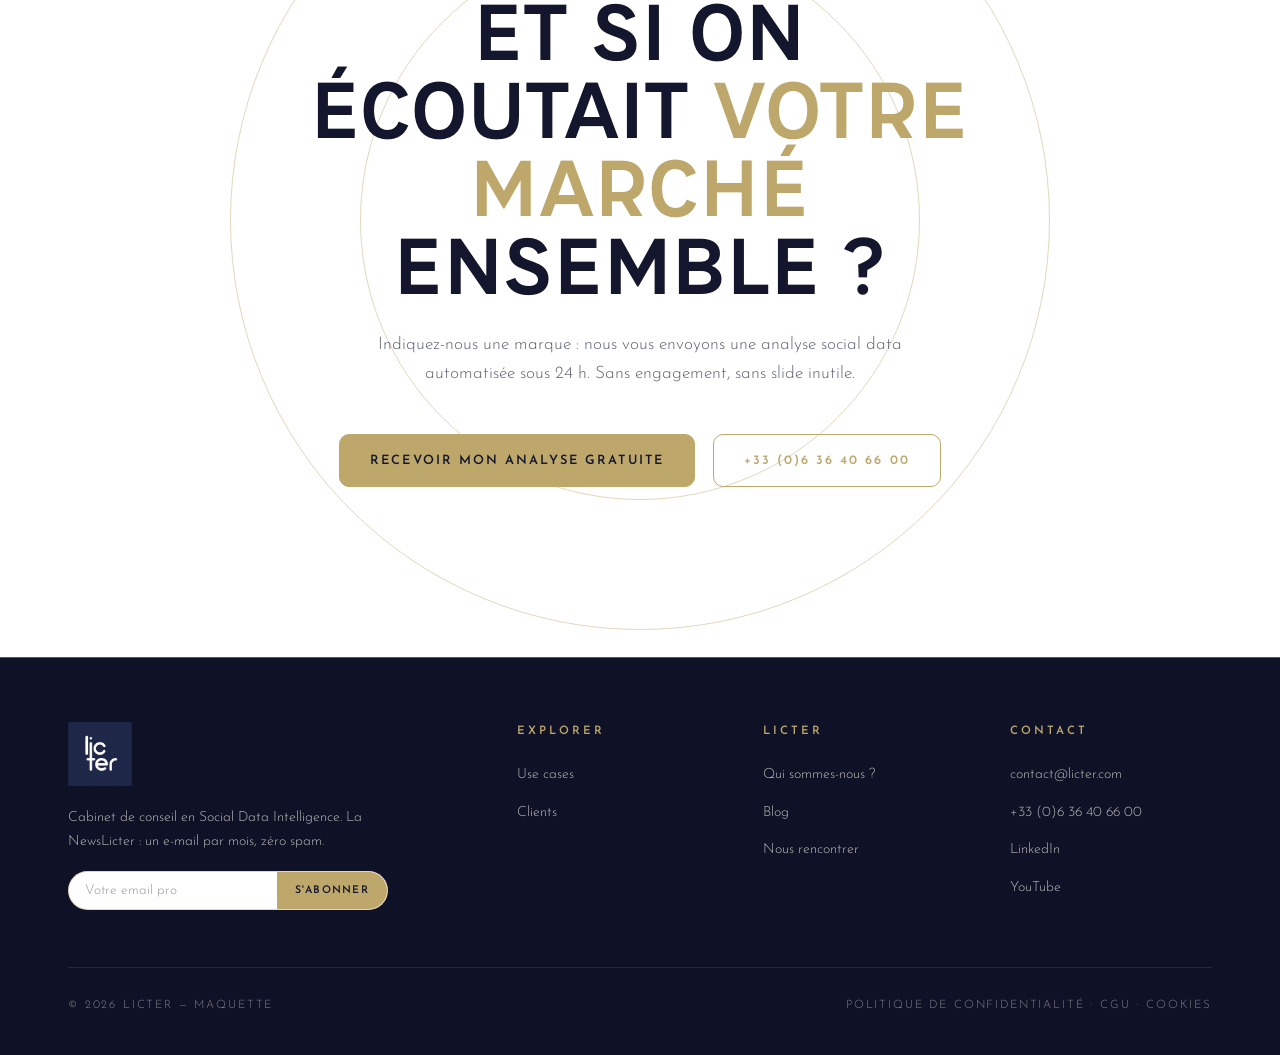
==== commit bf8d48ad: "Footer : lien YouTube vers la chaîne @audience_first Co-Authored-By: Claude Fable 5 <noreply@anthrop" ====
--- a/index.html
+++ b/index.html
@@ -290,7 +290,7 @@
       </div>
       <div><h4>Explorer</h4><ul><li><a href="use-cases.html">Use cases</a></li><li><a href="clients.html">Clients</a></li></ul></div>
       <div><h4>Licter</h4><ul><li><a href="equipe.html">Qui sommes-nous ?</a></li><li><a href="blog.html">Blog</a></li><li><a href="contact.html">Nous rencontrer</a></li></ul></div>
-      <div><h4>Contact</h4><ul><li><a href="mailto:contact@licter.com">contact@licter.com</a></li><li><a href="tel:+33636406600">+33 (0)6 36 40 66 00</a></li><li><a href="#">LinkedIn</a></li><li><a href="#">YouTube</a></li></ul></div>
+      <div><h4>Contact</h4><ul><li><a href="mailto:contact@licter.com">contact@licter.com</a></li><li><a href="tel:+33636406600">+33 (0)6 36 40 66 00</a></li><li><a href="#">LinkedIn</a></li><li><a href="https://www.youtube.com/@audience_first/videos" target="_blank" rel="noopener">YouTube</a></li></ul></div>
     </div>
     <div class="foot-bottom">
       <span>© 2026 Licter — Maquette</span>
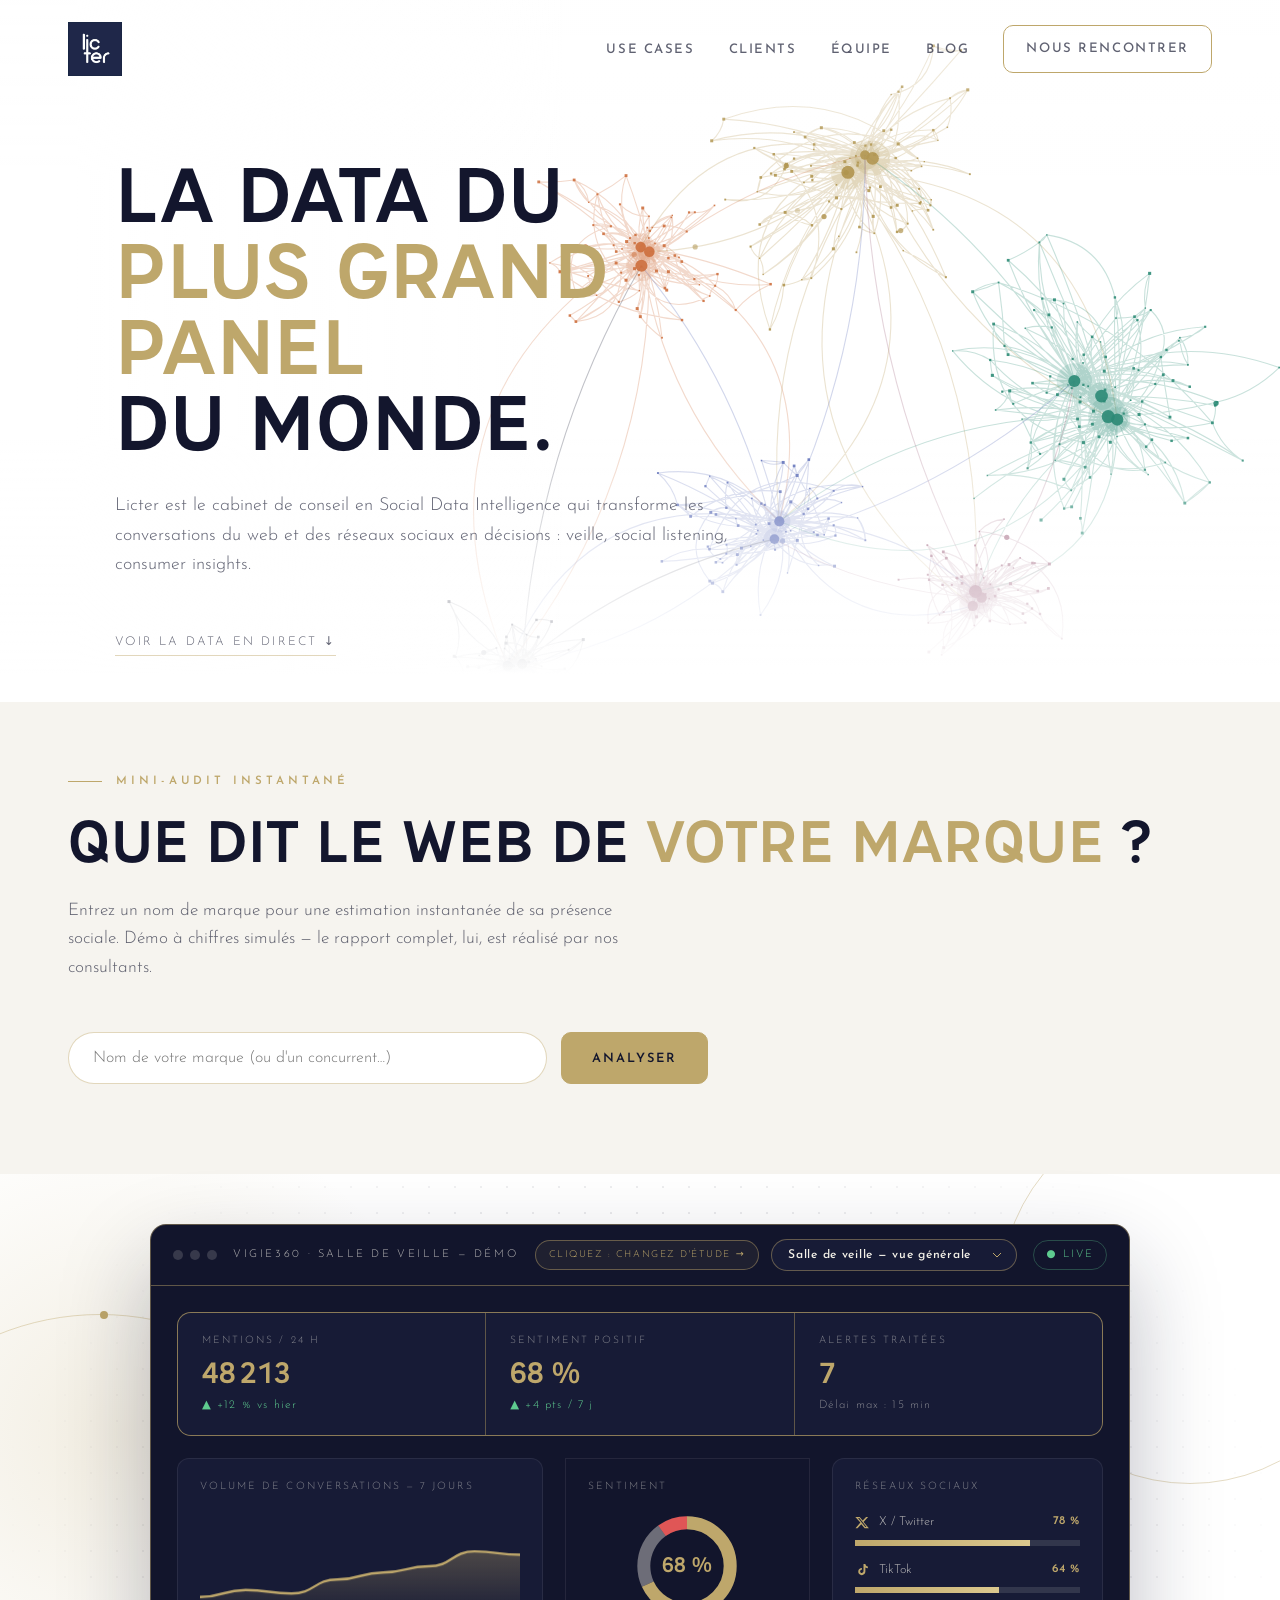
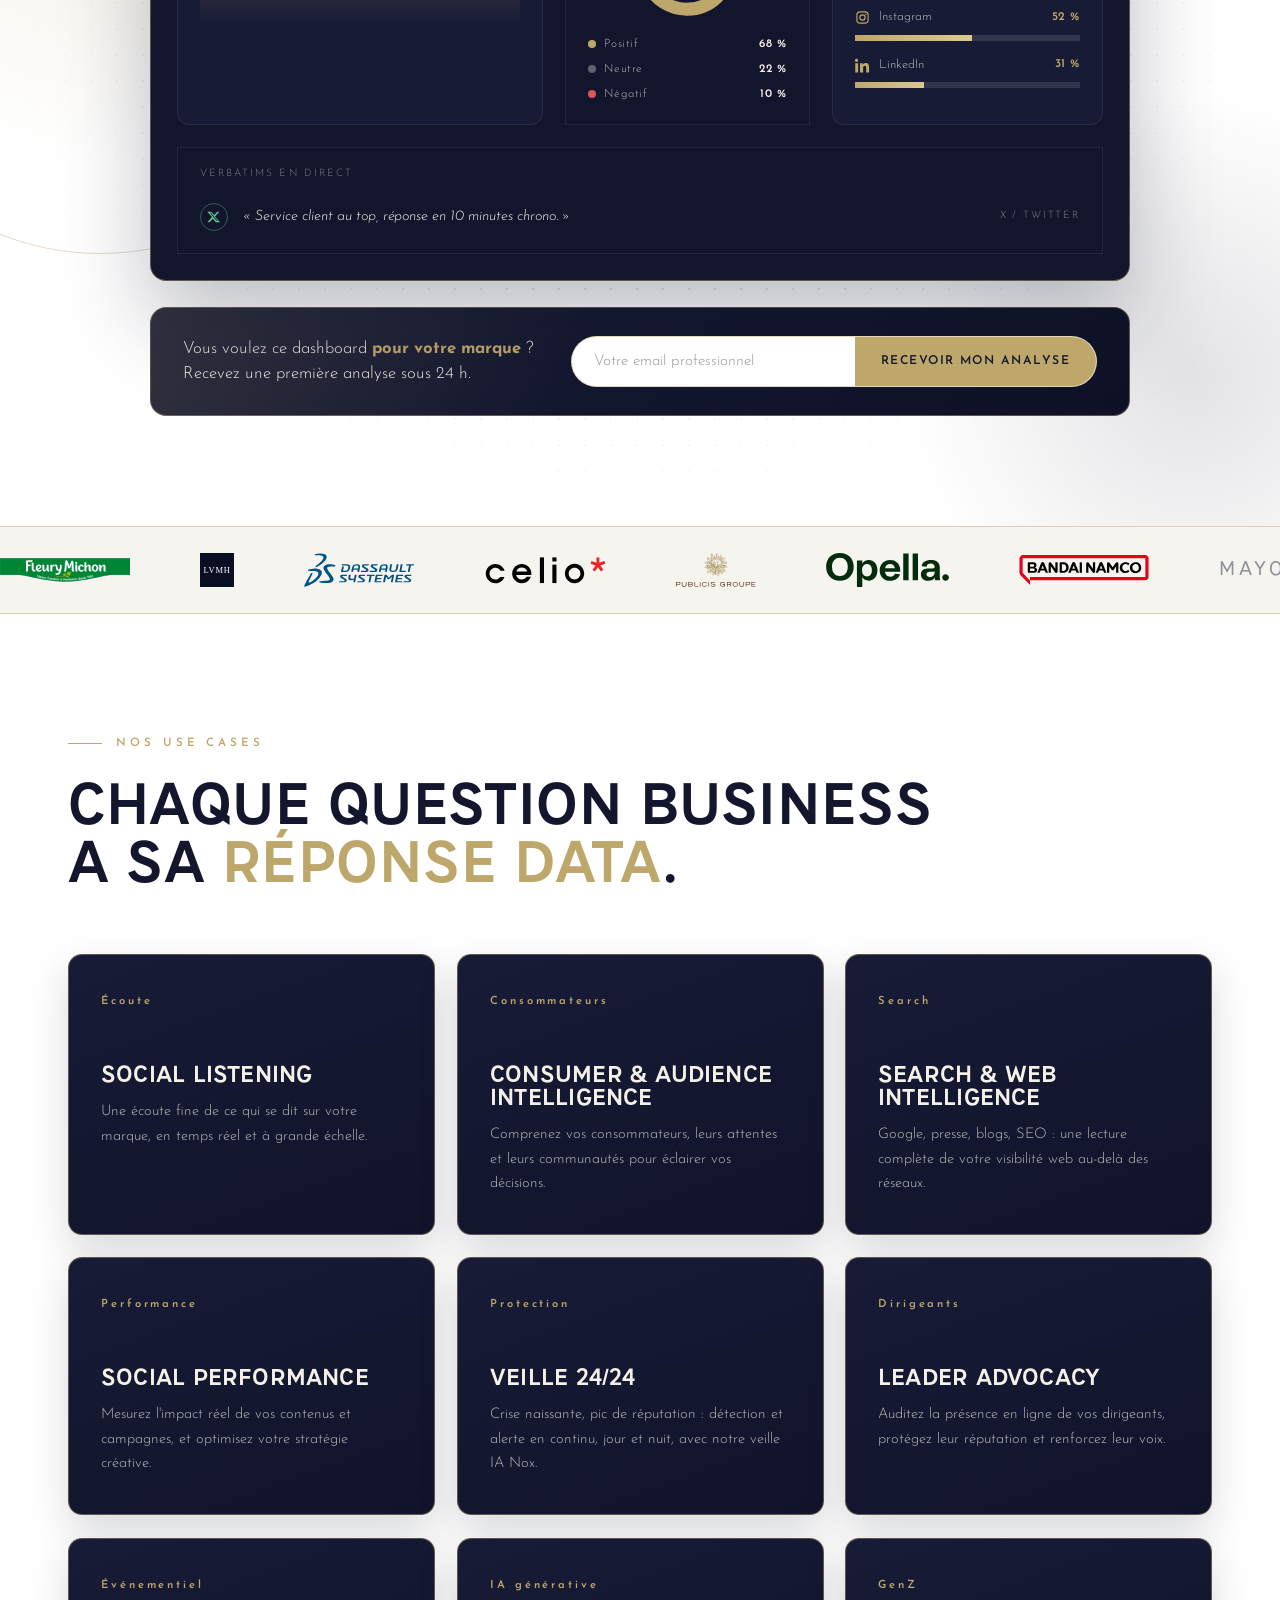
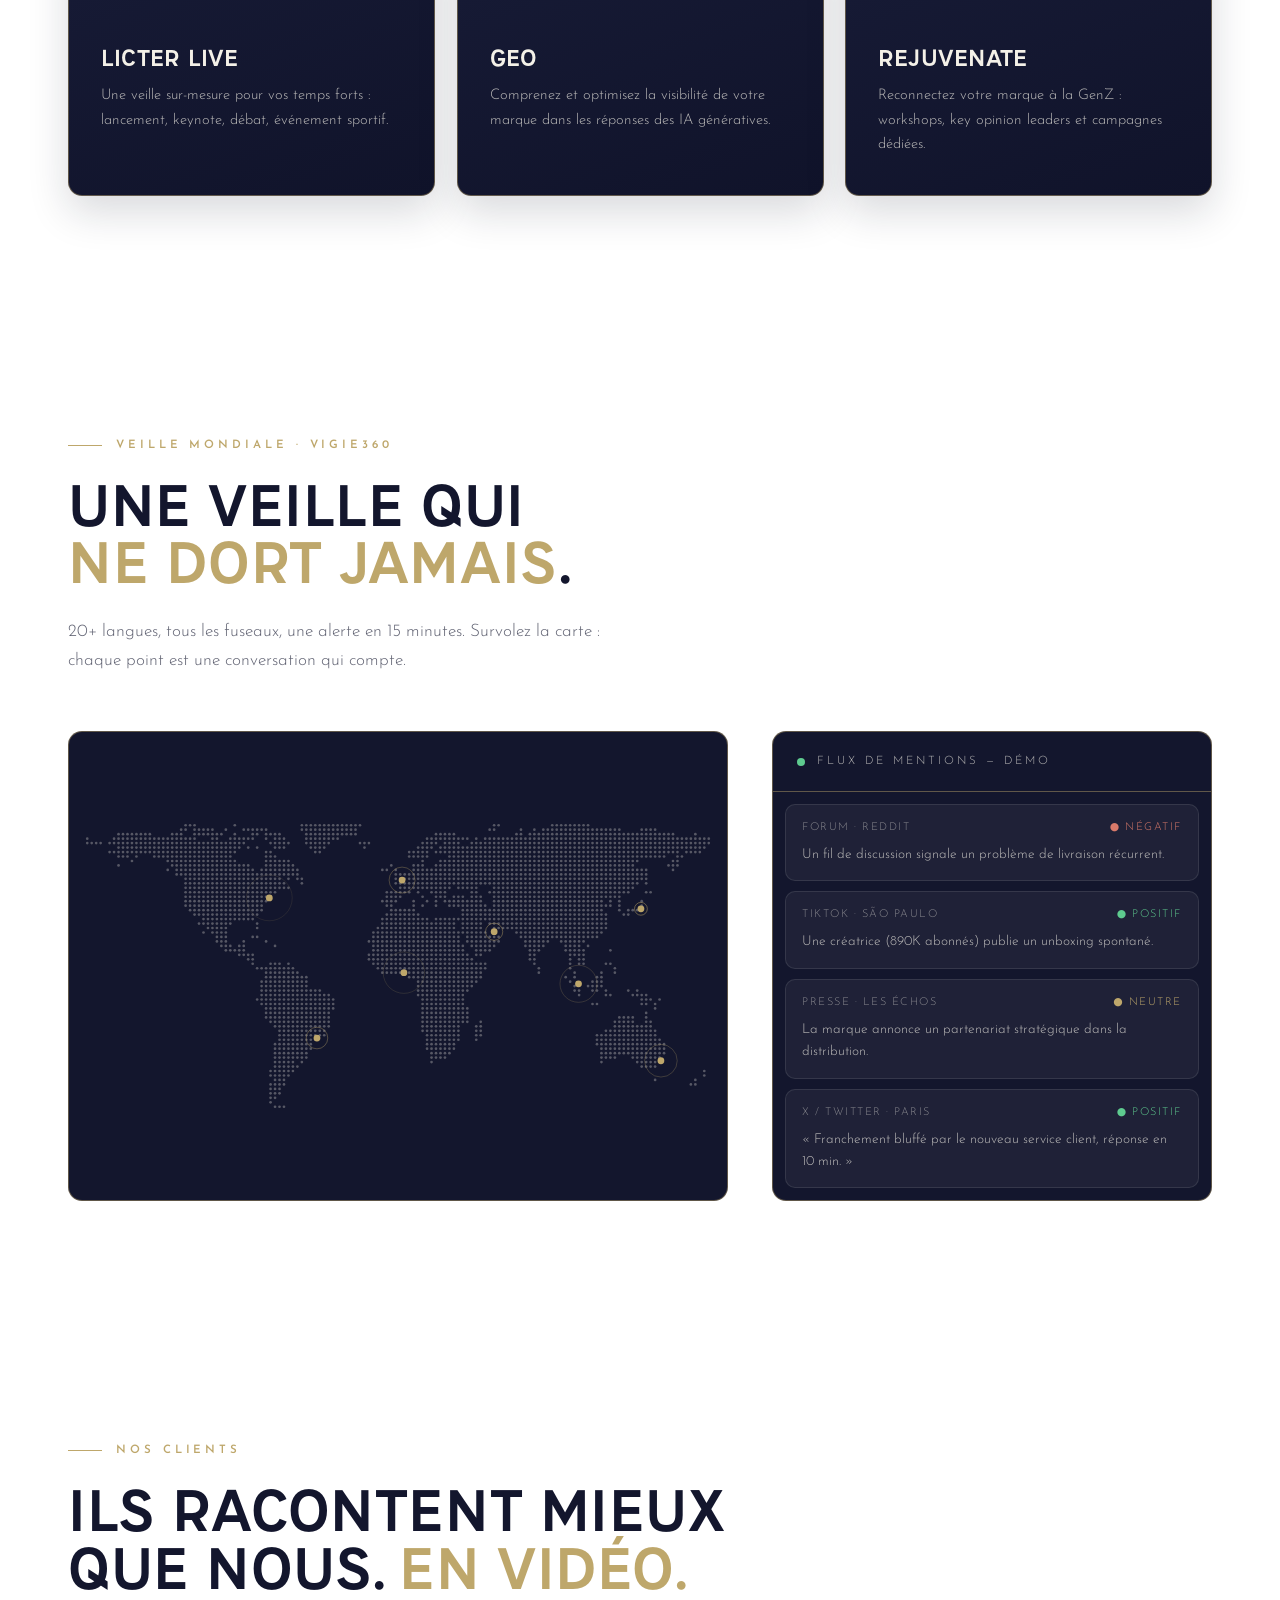
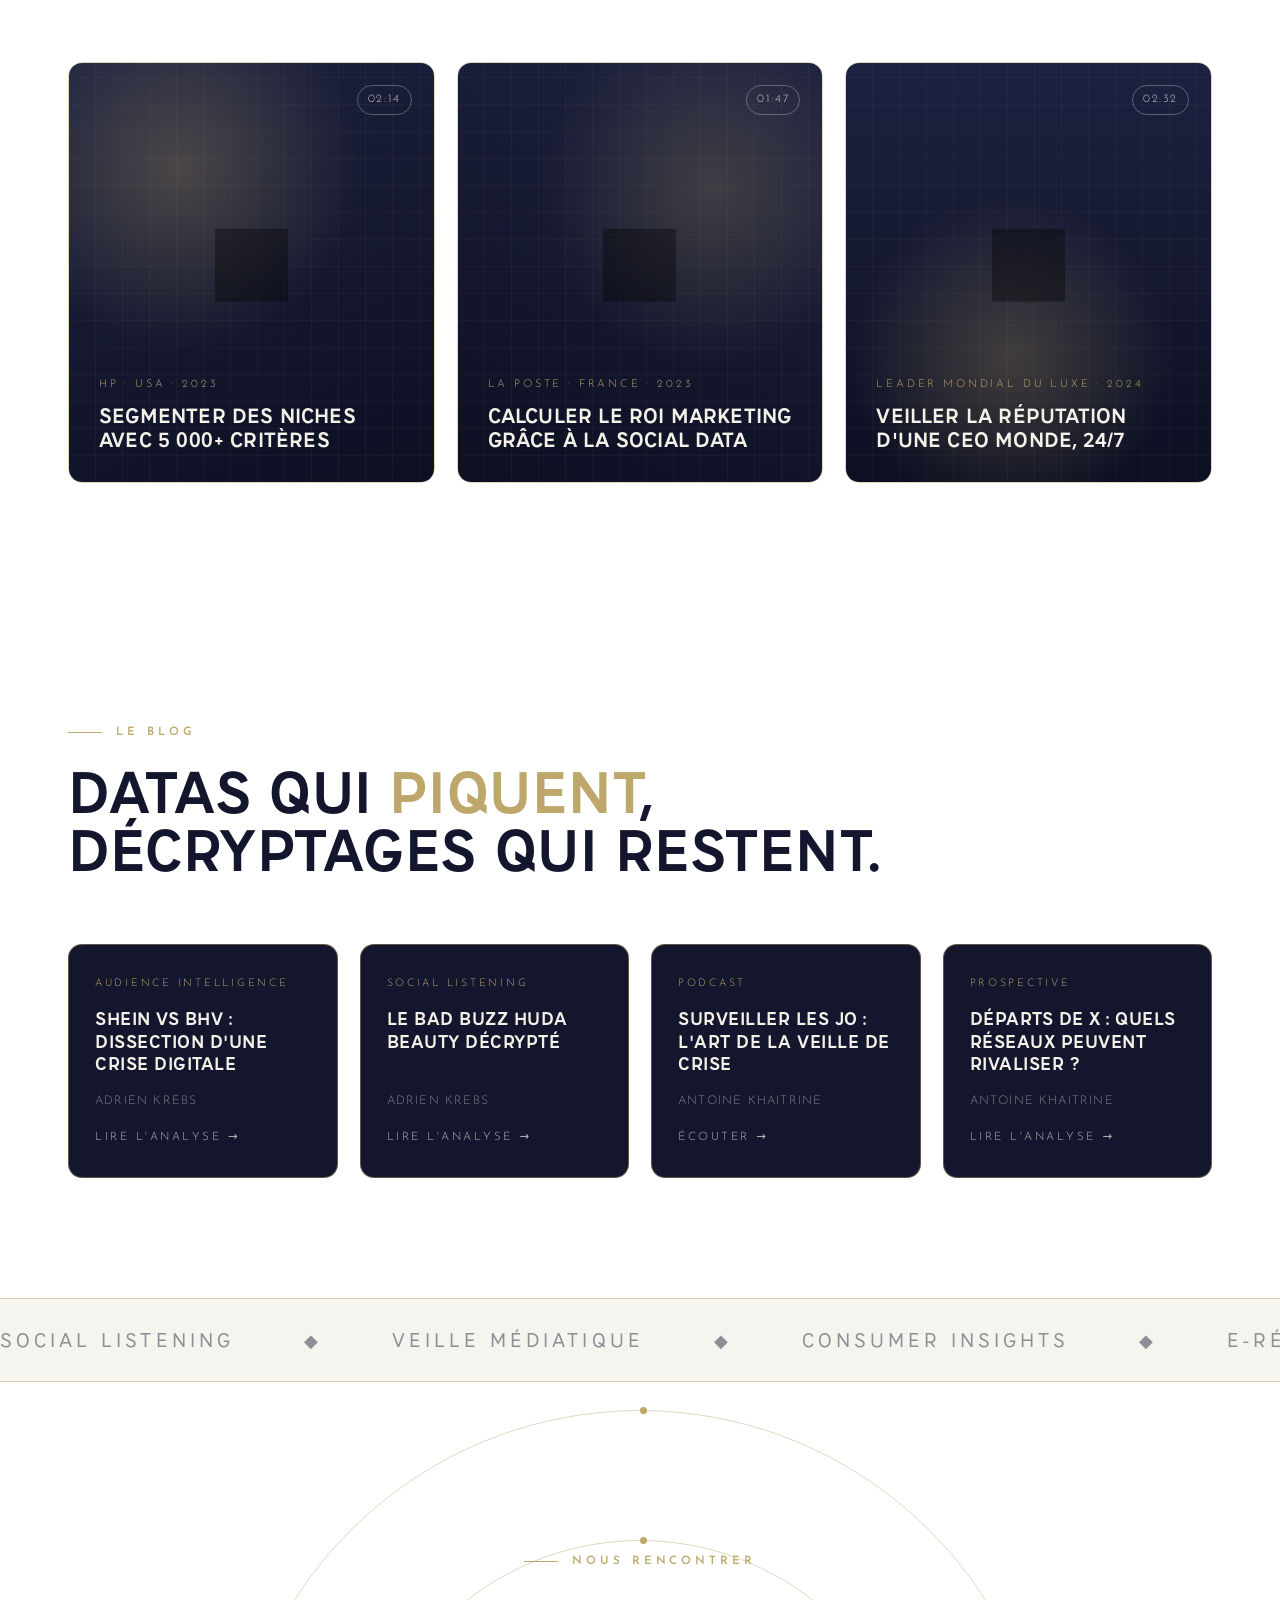
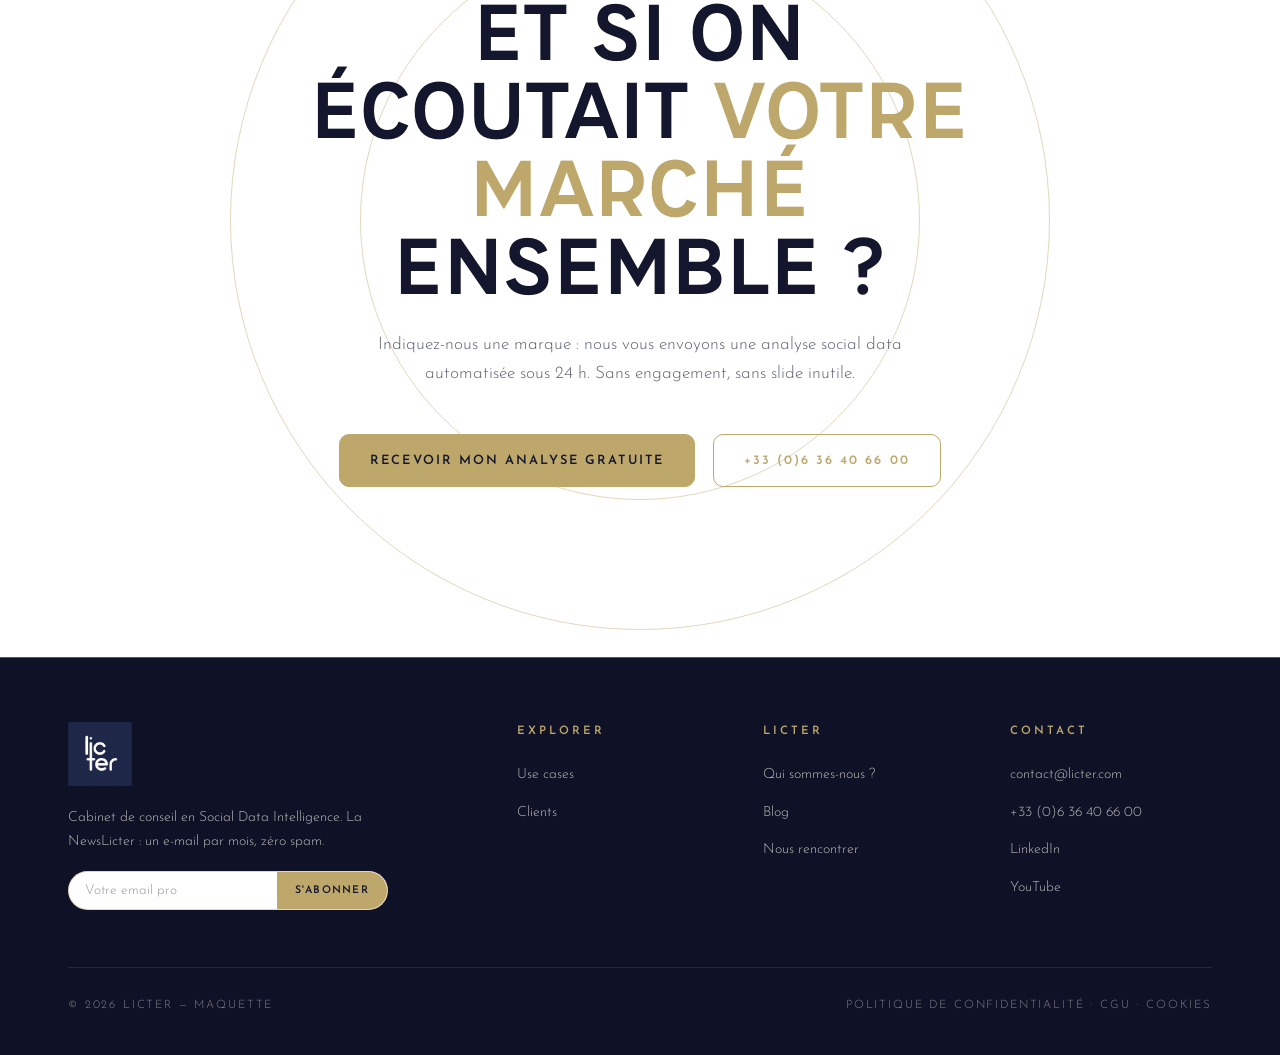
==== commit 834bc05d: "Footer : lien LinkedIn vers la page entreprise Licter Co-Authored-By: Claude Fable 5 <noreply@anthro" ====
--- a/index.html
+++ b/index.html
@@ -290,7 +290,7 @@
       </div>
       <div><h4>Explorer</h4><ul><li><a href="use-cases.html">Use cases</a></li><li><a href="clients.html">Clients</a></li></ul></div>
       <div><h4>Licter</h4><ul><li><a href="equipe.html">Qui sommes-nous ?</a></li><li><a href="blog.html">Blog</a></li><li><a href="contact.html">Nous rencontrer</a></li></ul></div>
-      <div><h4>Contact</h4><ul><li><a href="mailto:contact@licter.com">contact@licter.com</a></li><li><a href="tel:+33636406600">+33 (0)6 36 40 66 00</a></li><li><a href="#">LinkedIn</a></li><li><a href="https://www.youtube.com/@audience_first/videos" target="_blank" rel="noopener">YouTube</a></li></ul></div>
+      <div><h4>Contact</h4><ul><li><a href="mailto:contact@licter.com">contact@licter.com</a></li><li><a href="tel:+33636406600">+33 (0)6 36 40 66 00</a></li><li><a href="https://www.linkedin.com/company/licter/posts/?feedView=all" target="_blank" rel="noopener">LinkedIn</a></li><li><a href="https://www.youtube.com/@audience_first/videos" target="_blank" rel="noopener">YouTube</a></li></ul></div>
     </div>
     <div class="foot-bottom">
       <span>© 2026 Licter — Maquette</span>
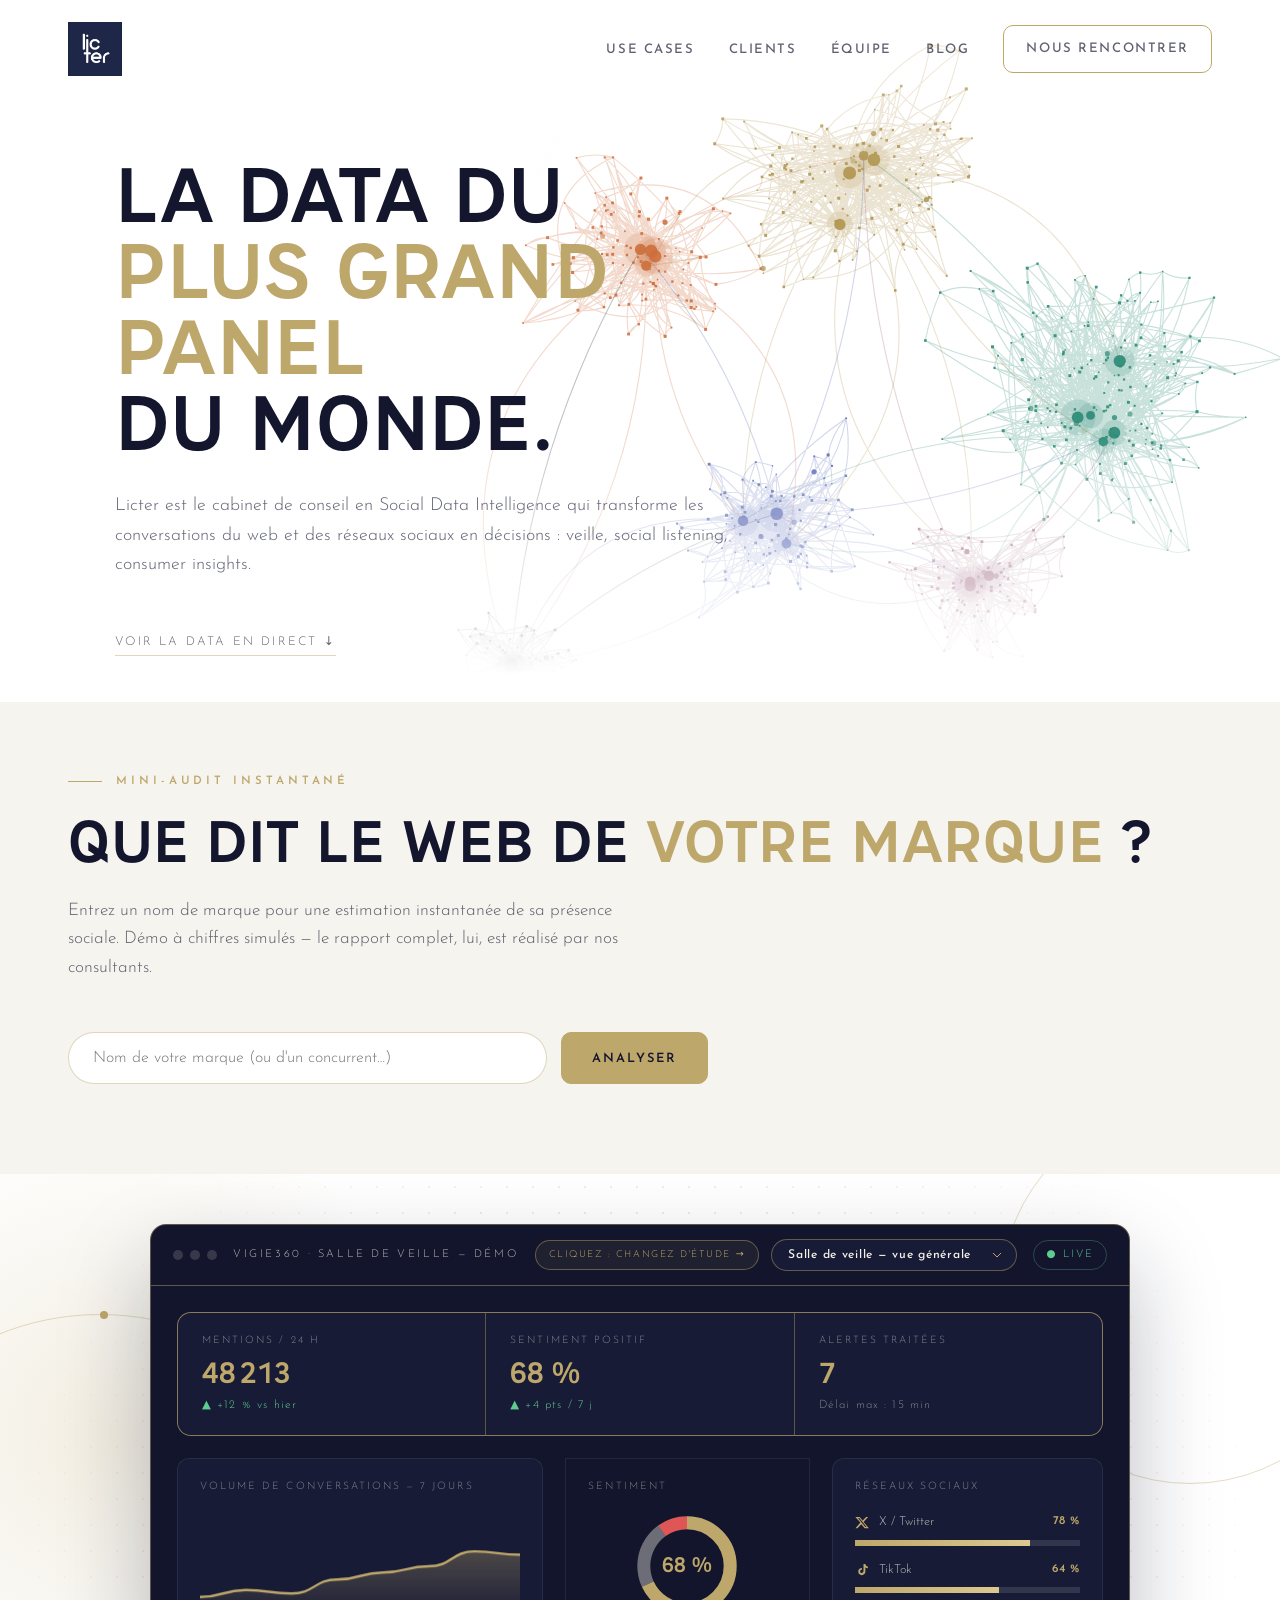
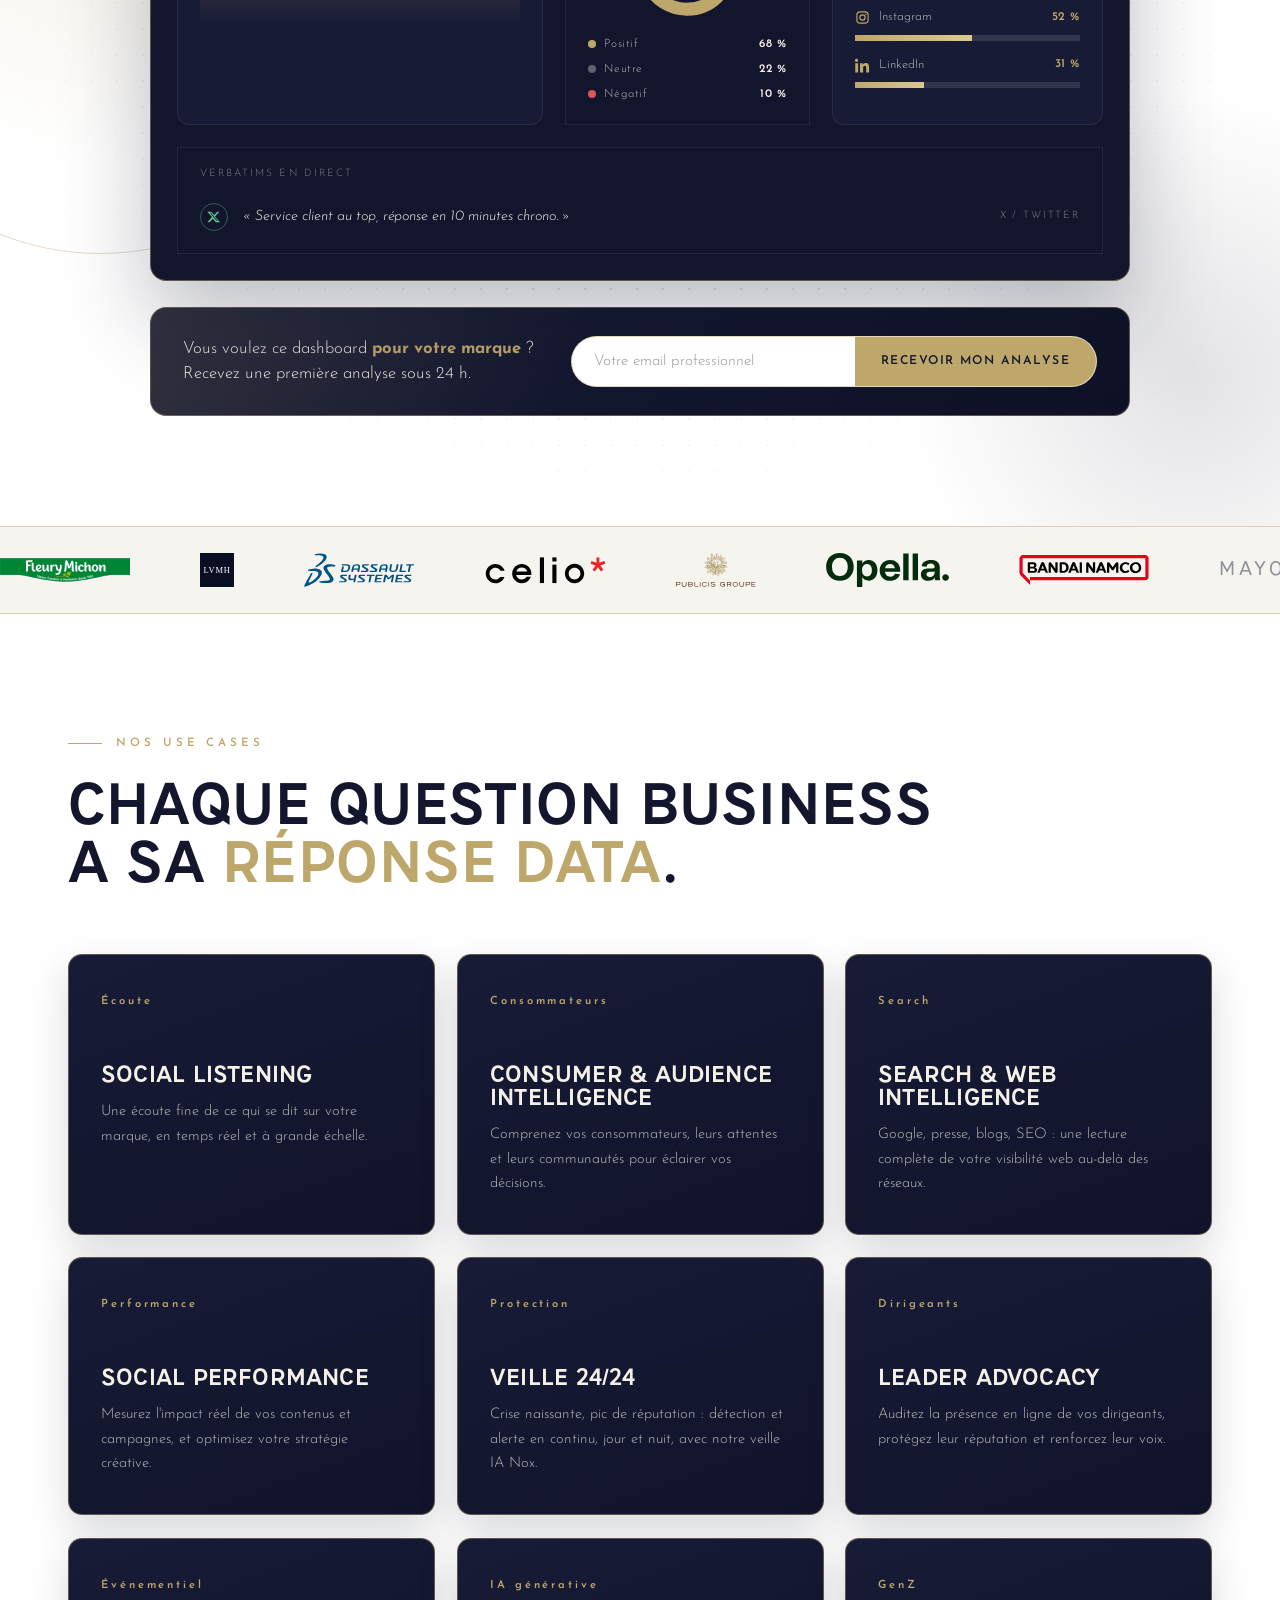
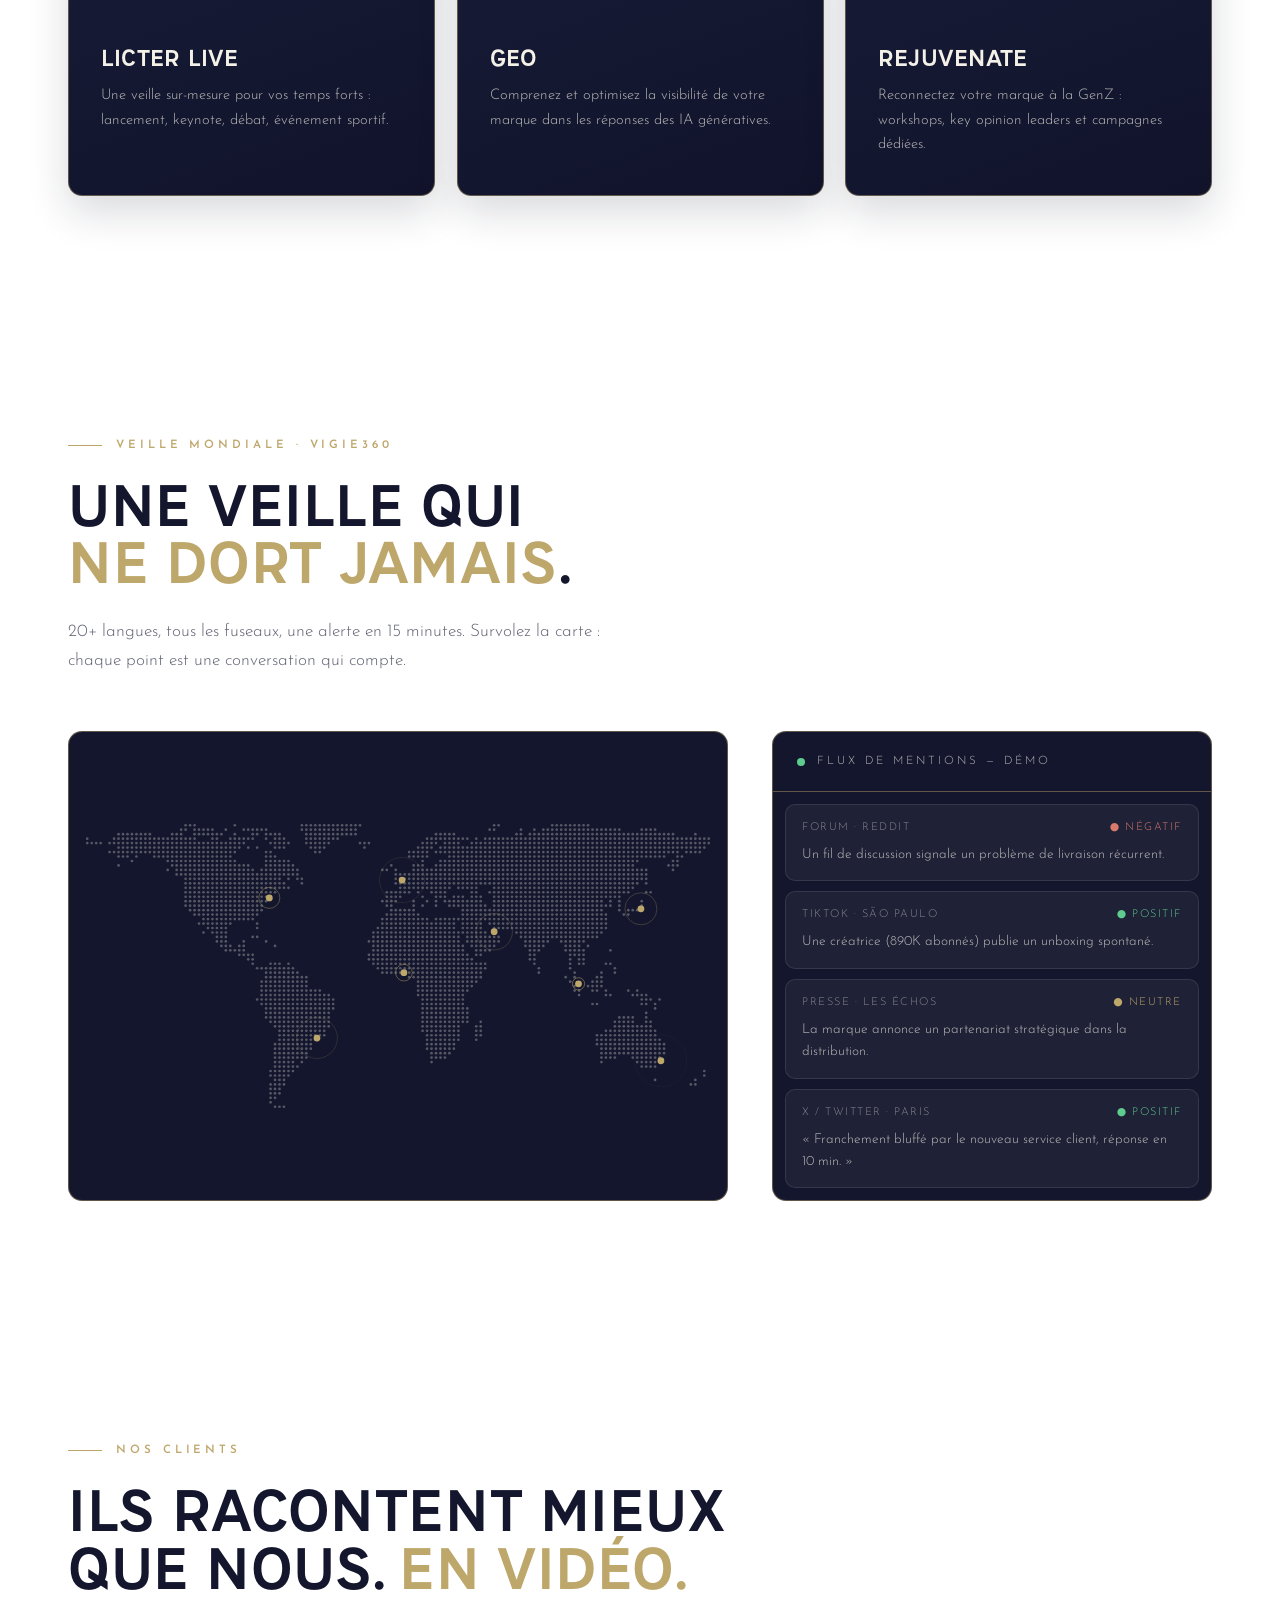
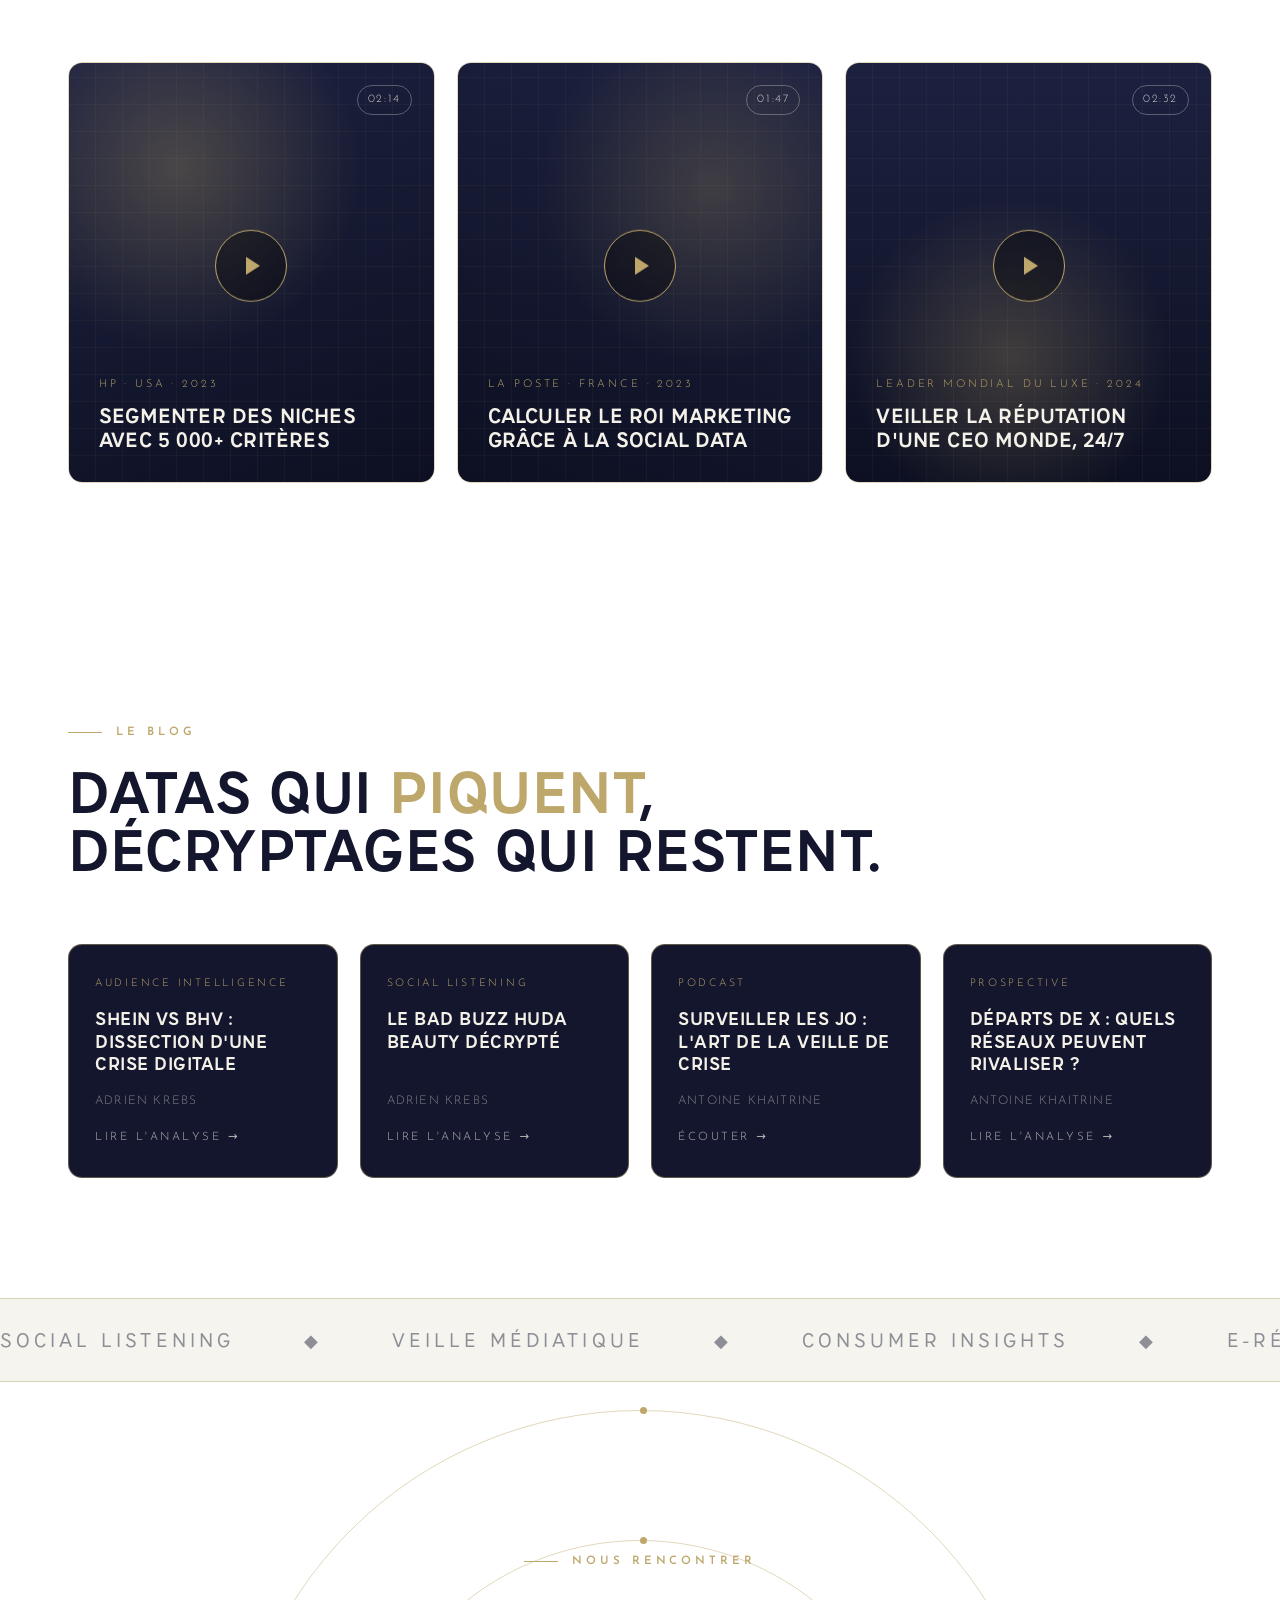
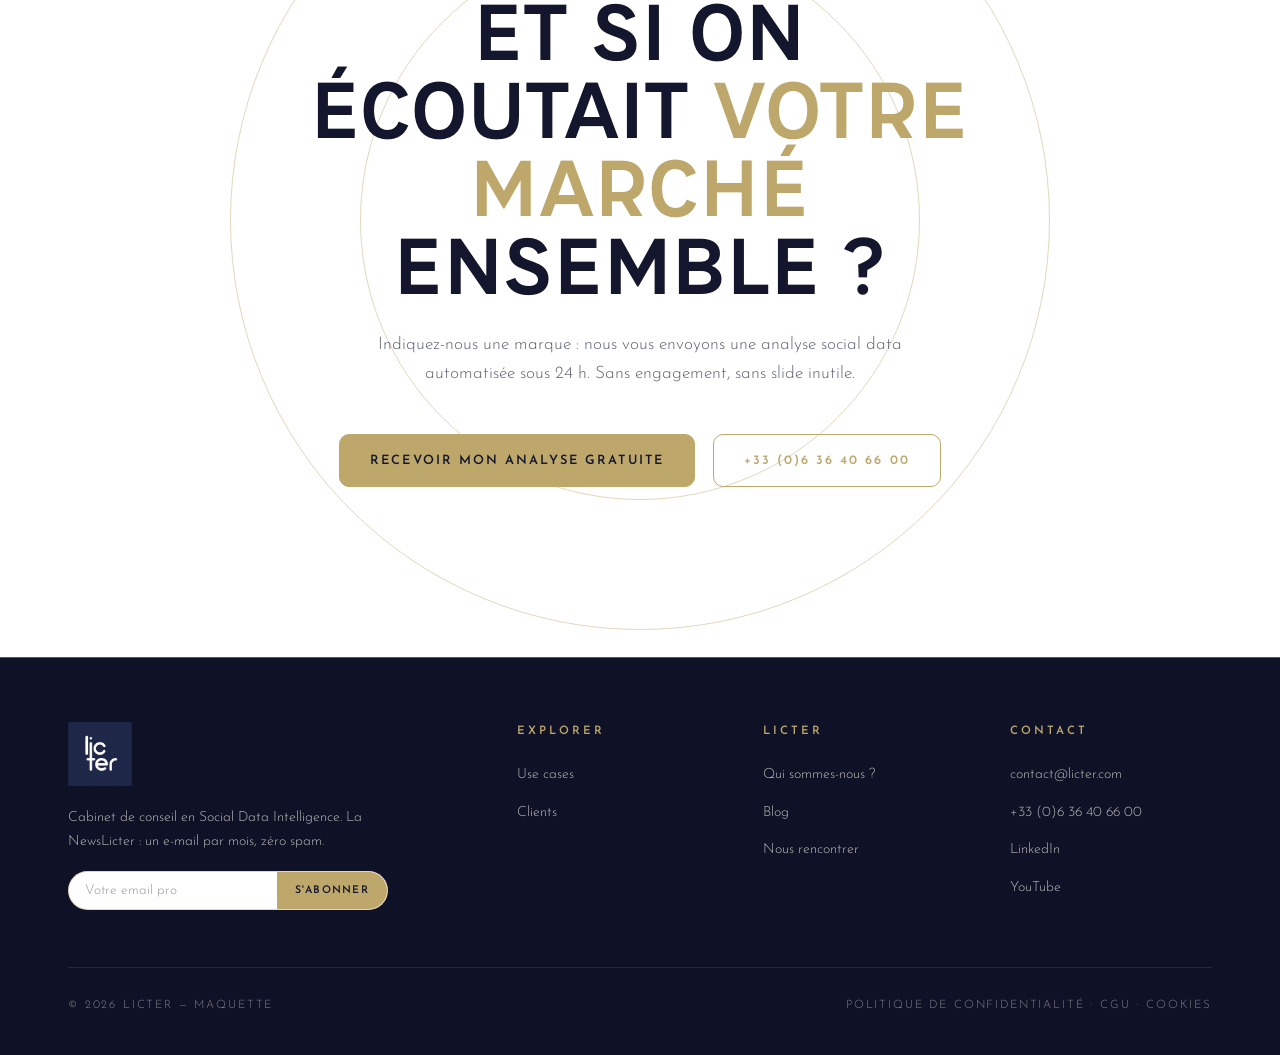
==== commit 848ab2b0: "Cartographie hero : densité renforcée - 725 nœuds (vs 456), hubs supplémentaires par communauté - Ma" ====
--- a/index.html
+++ b/index.html
@@ -9,7 +9,7 @@
 <link rel="preconnect" href="https://fonts.googleapis.com">
 <link rel="preconnect" href="https://fonts.gstatic.com" crossorigin>
 <link href="https://fonts.googleapis.com/css2?family=Josefin+Sans:ital,wght@0,300;0,400;0,500;0,600;1,400&display=swap" rel="stylesheet">
-<link rel="stylesheet" href="assets/css/style.css?v=1784731238">
+<link rel="stylesheet" href="assets/css/style.css?v=1784733054">
 </head>
 <body>
 <div id="progress"></div>
@@ -298,6 +298,6 @@
     </div>
   </div>
 </footer>
-<script src="assets/js/main.js?v=1784731238"></script>
+<script src="assets/js/main.js?v=1784733054"></script>
 </body>
 </html>
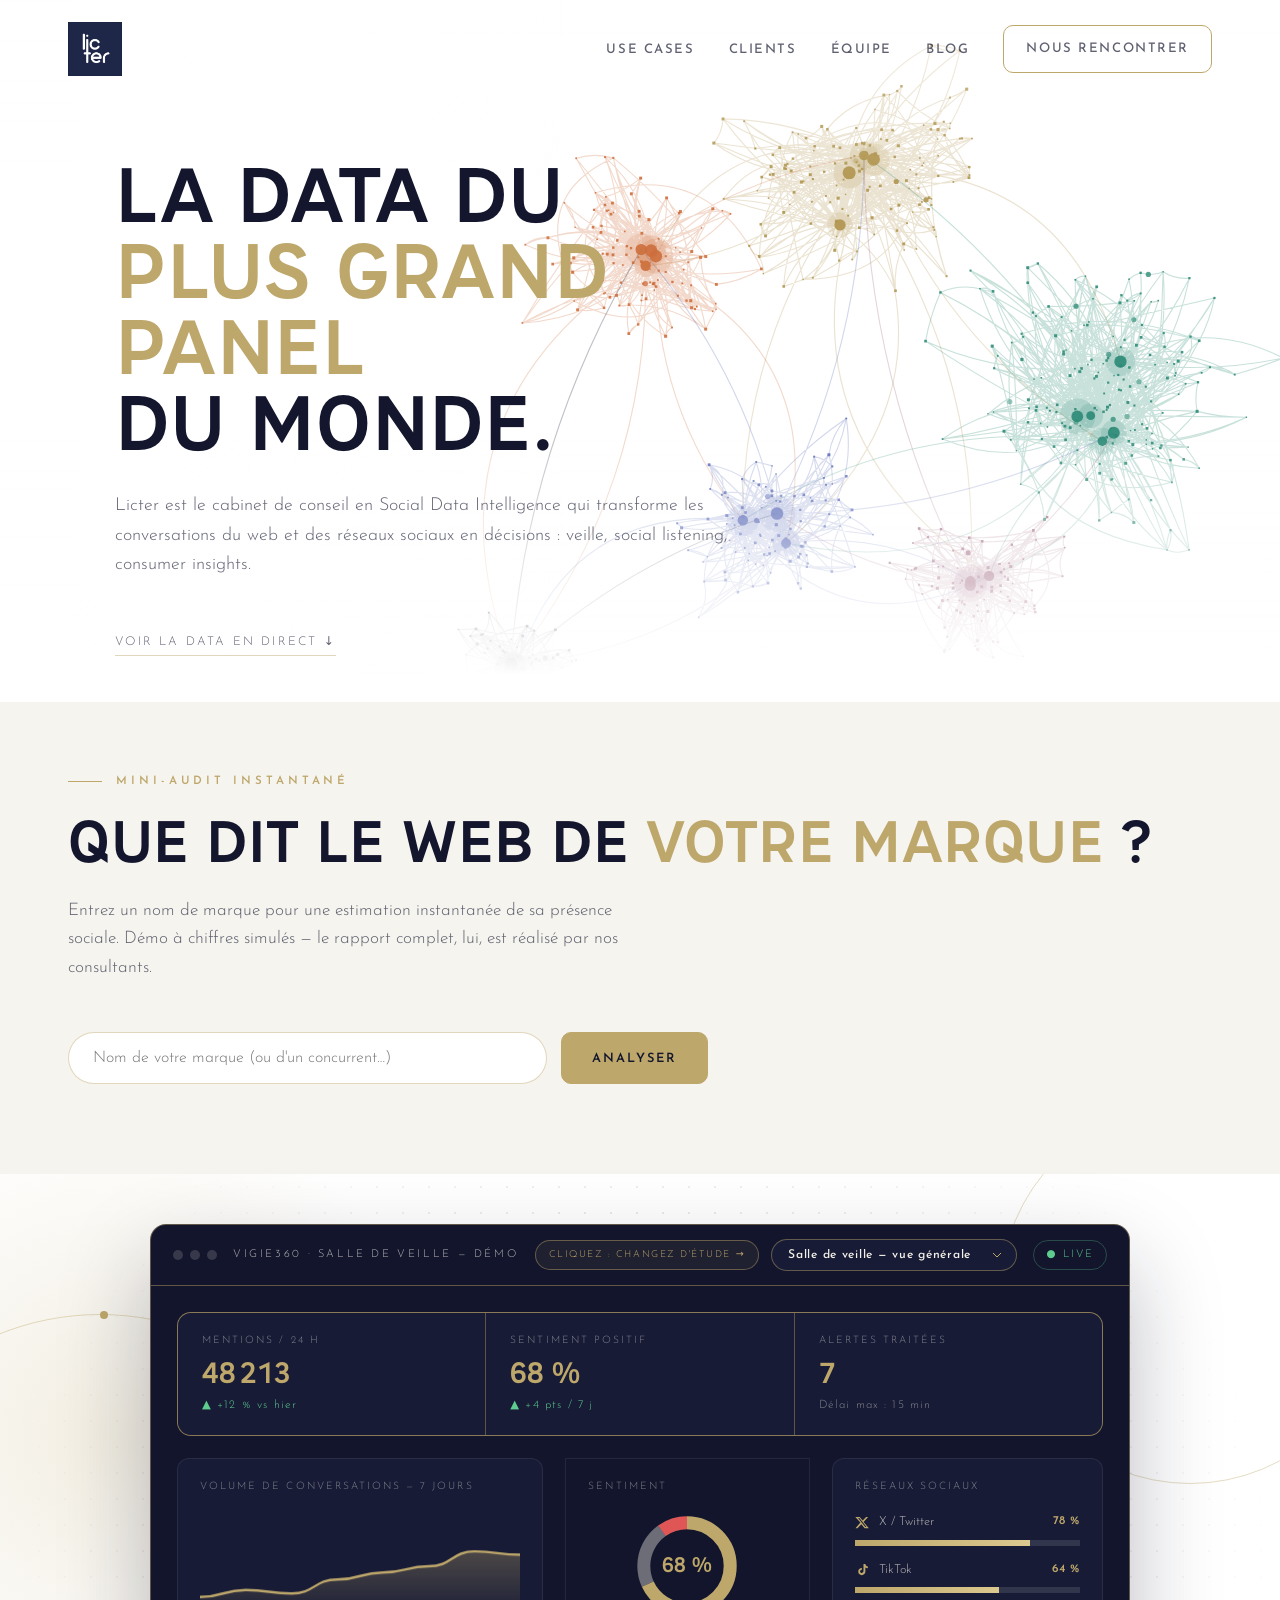
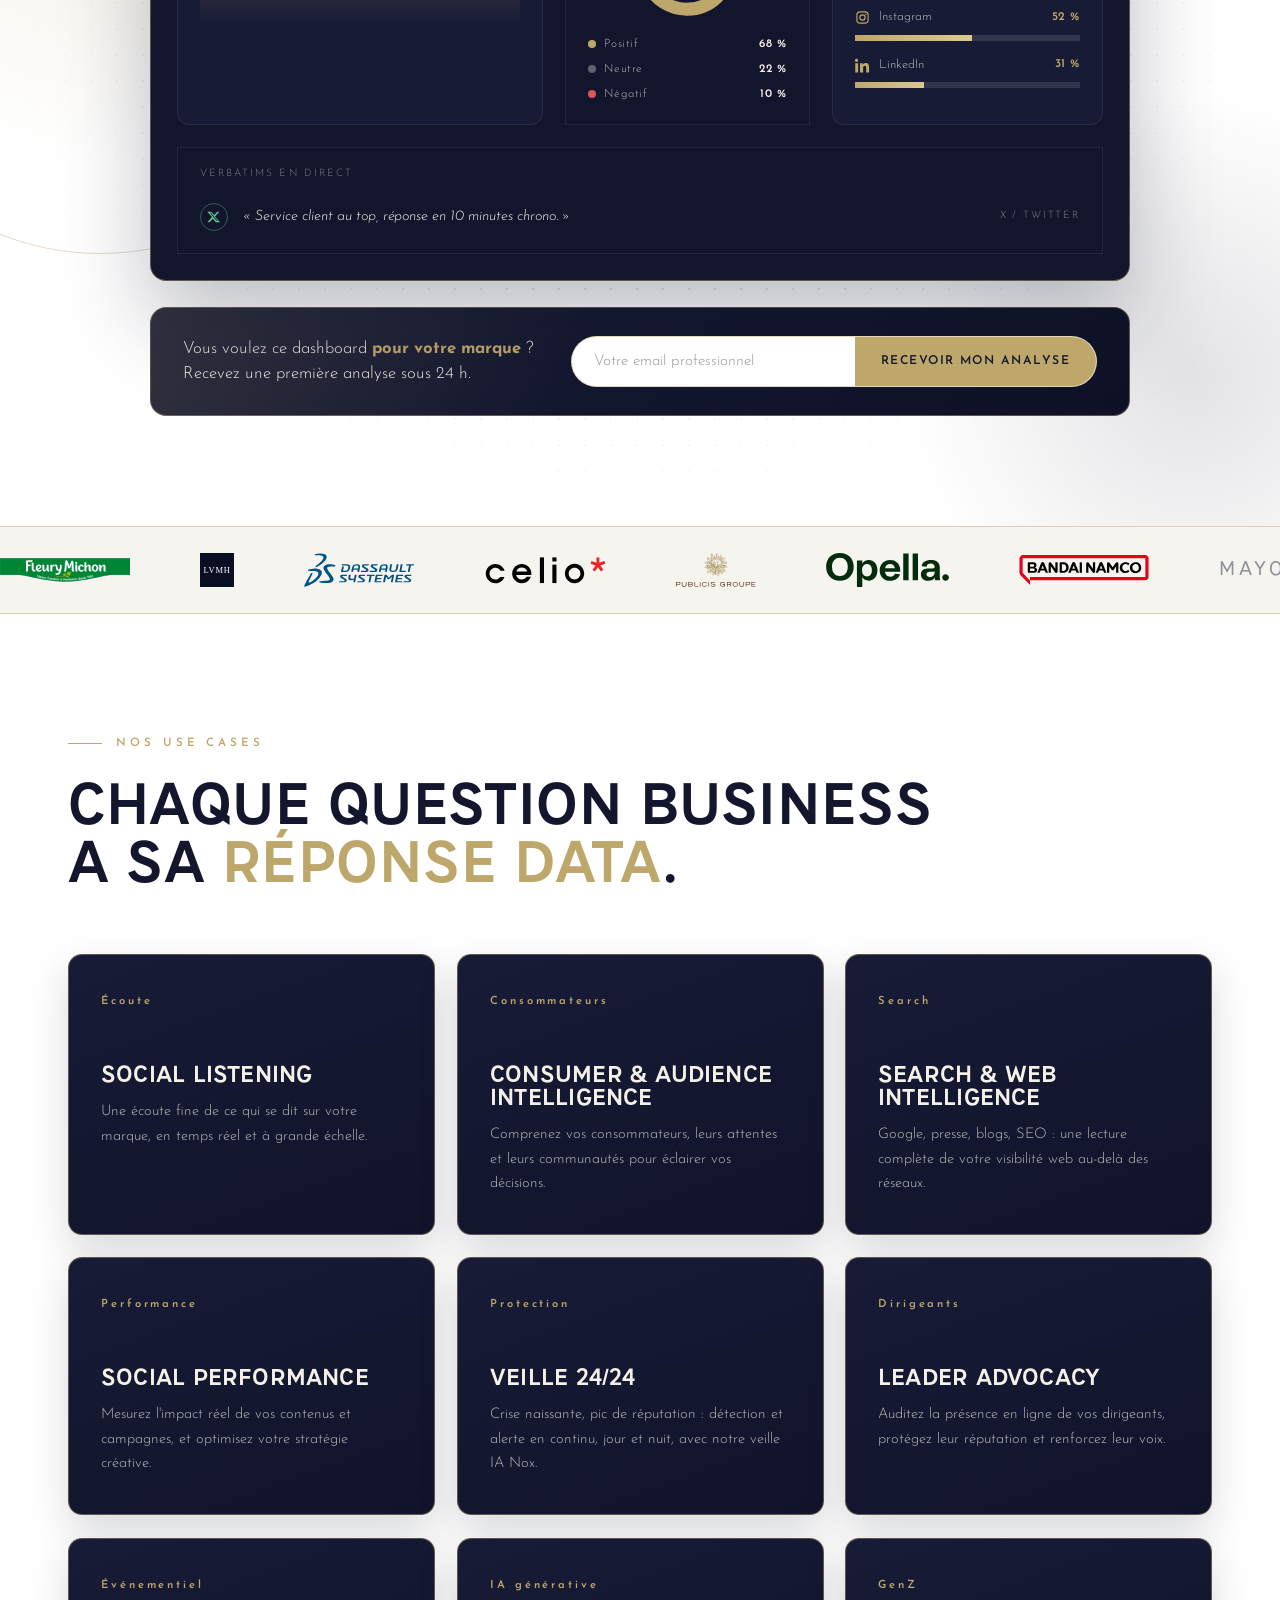
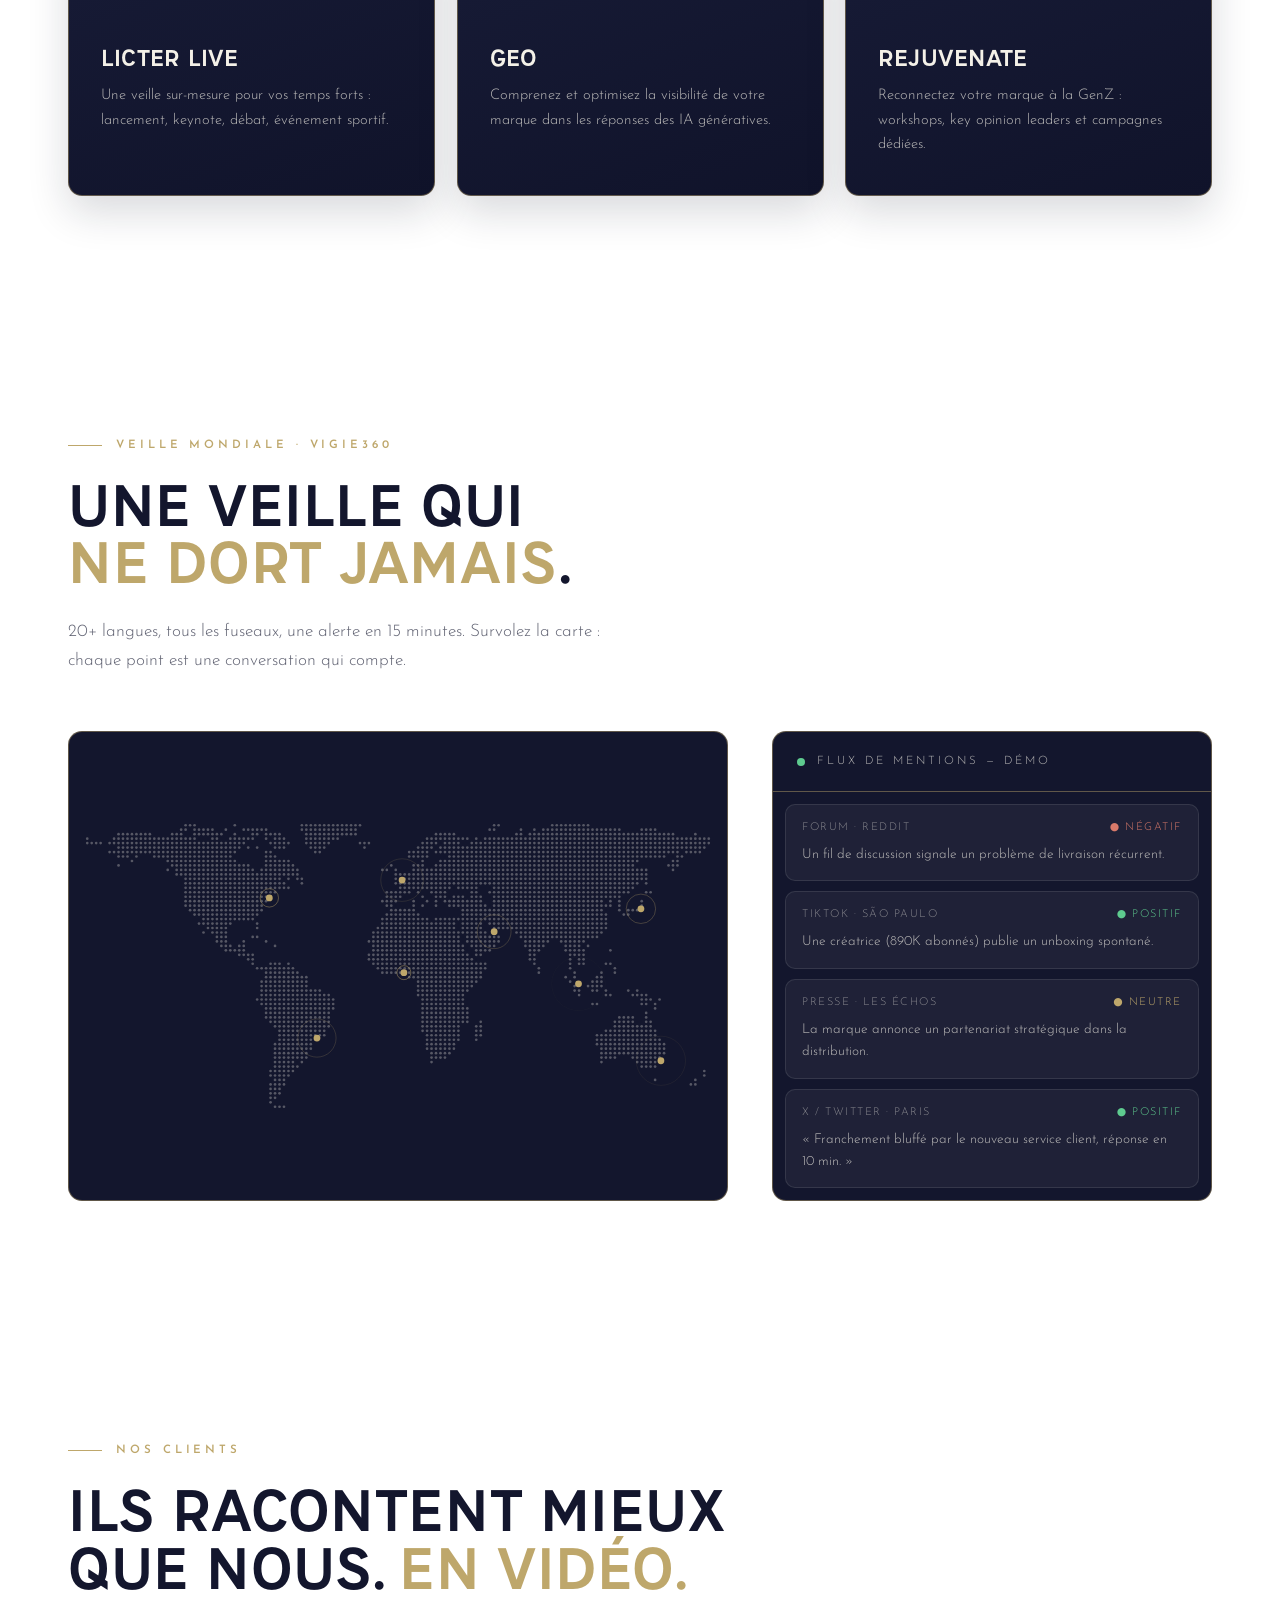
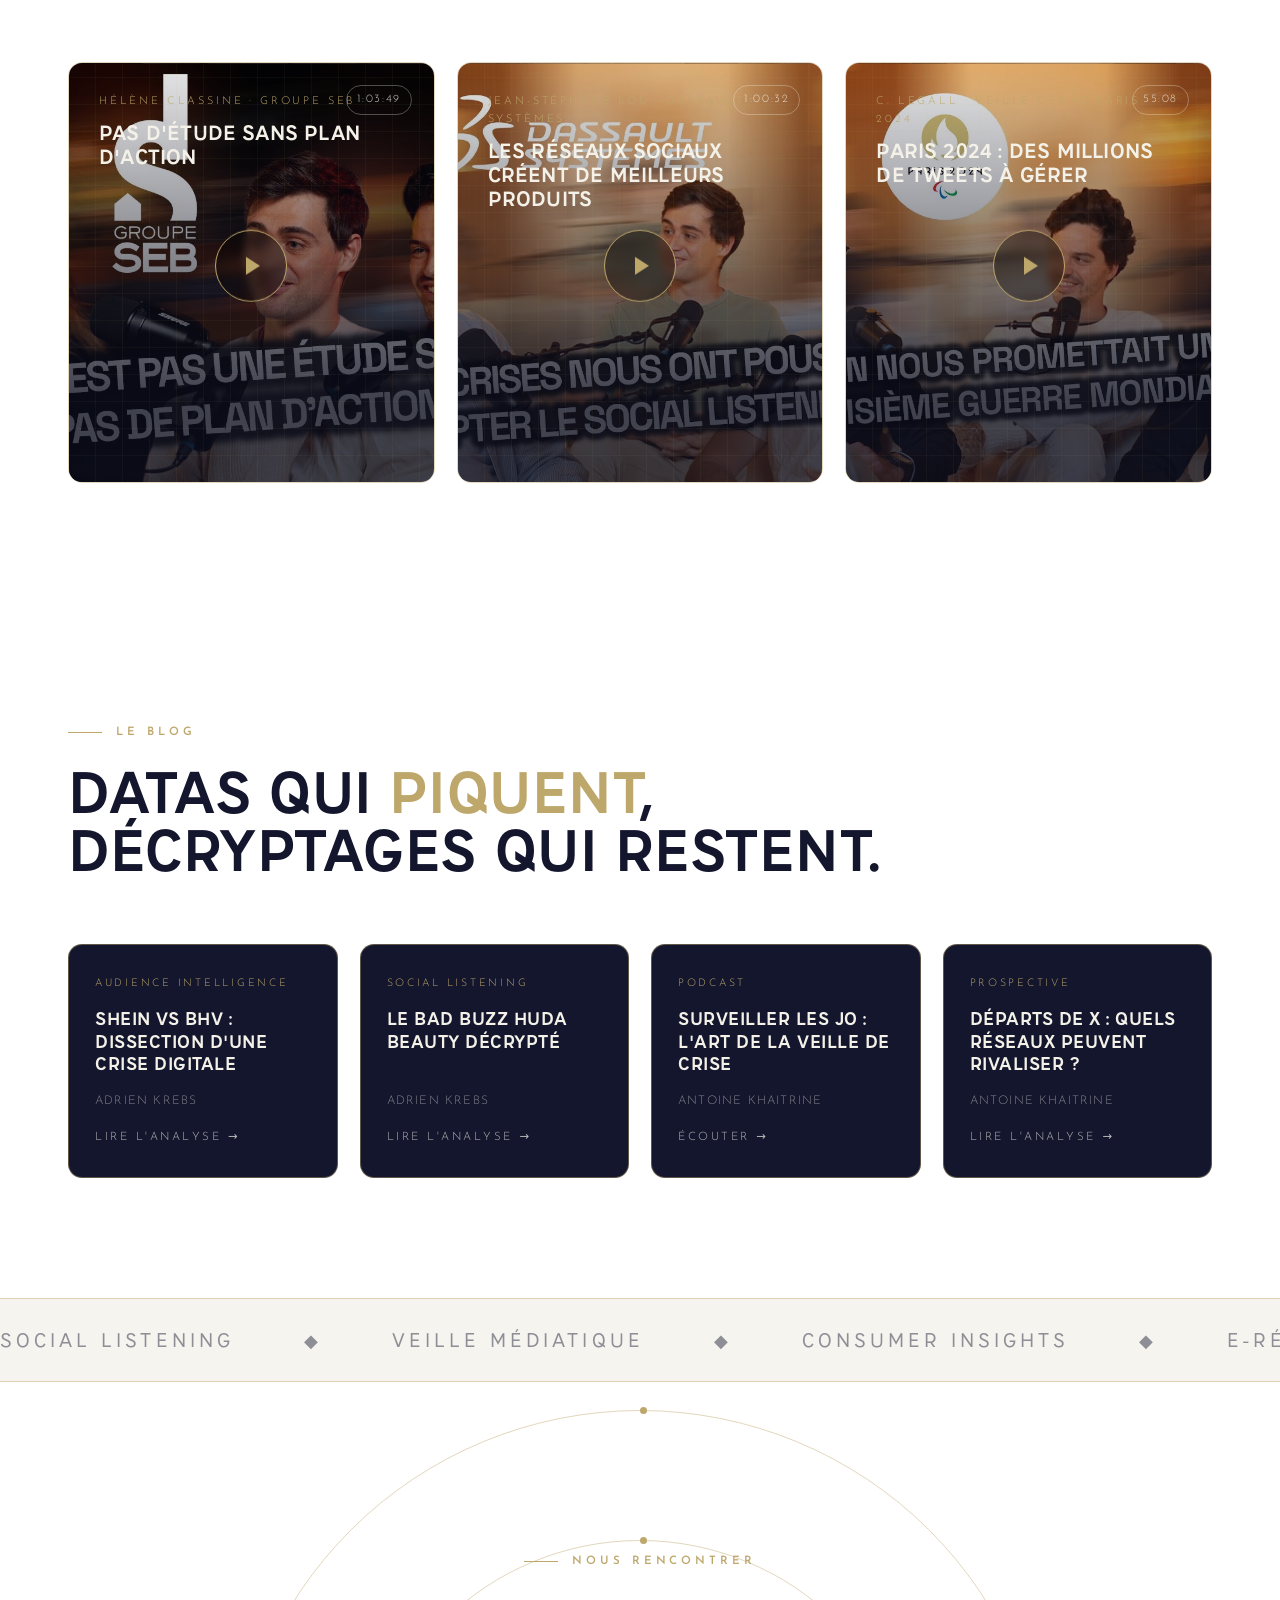
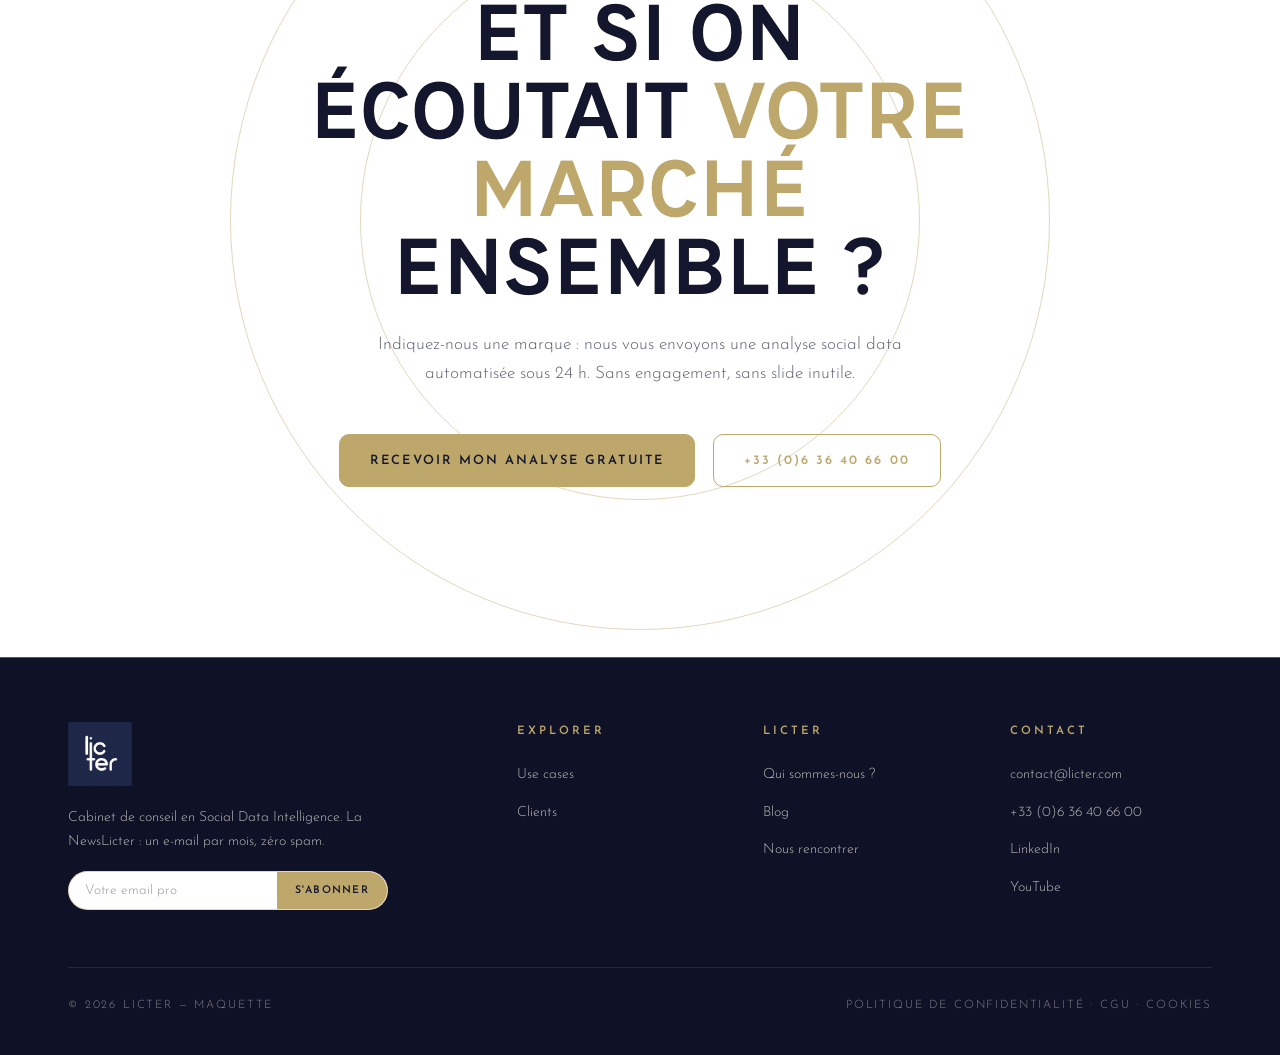
==== commit 89dfcd71: "Vidéos accueil : 3 épisodes YouTube réels avec miniatures - Cartes converties en liens vers les épis" ====
--- a/index.html
+++ b/index.html
@@ -9,7 +9,7 @@
 <link rel="preconnect" href="https://fonts.googleapis.com">
 <link rel="preconnect" href="https://fonts.gstatic.com" crossorigin>
 <link href="https://fonts.googleapis.com/css2?family=Josefin+Sans:ital,wght@0,300;0,400;0,500;0,600;1,400&display=swap" rel="stylesheet">
-<link rel="stylesheet" href="assets/css/style.css?v=1784733054">
+<link rel="stylesheet" href="assets/css/style.css?v=1784734330">
 </head>
 <body>
 <div id="progress"></div>
@@ -208,18 +208,18 @@
     <div class="eyebrow rv">Nos clients</div>
     <h2 class="rv d1">Ils racontent mieux<br>que nous. <span class="gold">En vidéo.</span></h2>
     <div class="videos">
-      <div class="video rv" role="button" tabindex="0" aria-label="Voir le témoignage HP">
-        <div class="bg v1"></div><span class="duree">02:14</span><span class="play"></span>
-        <div class="vmeta"><small>HP · USA · 2023</small><h3>Segmenter des niches avec 5 000+ critères</h3></div>
-      </div>
-      <div class="video rv d1" role="button" tabindex="0" aria-label="Voir le témoignage La Poste">
-        <div class="bg v2"></div><span class="duree">01:47</span><span class="play"></span>
-        <div class="vmeta"><small>La Poste · France · 2023</small><h3>Calculer le ROI marketing grâce à la social data</h3></div>
-      </div>
-      <div class="video rv d2" role="button" tabindex="0" aria-label="Voir le témoignage secteur luxe">
-        <div class="bg v3"></div><span class="duree">02:32</span><span class="play"></span>
-        <div class="vmeta"><small>Leader mondial du luxe · 2024</small><h3>Veiller la réputation d'une CEO monde, 24/7</h3></div>
-      </div>
+      <a class="video rv" href="https://youtu.be/1PXRd4_JgEc" target="_blank" rel="noopener" aria-label="Voir l'épisode avec Hélène Classine (Groupe SEB) sur YouTube">
+        <div class="bg" style="background-image:linear-gradient(180deg,rgba(11,13,28,.1),rgba(11,13,28,.78) 80%),url('assets/img/videos/1PXRd4_JgEc.jpg');background-size:cover;background-position:center"></div><span class="duree">1:03:49</span><span class="play"></span>
+        <div class="vmeta"><small>Hélène Classine · Groupe SEB</small><h3>Pas d'étude sans plan d'action</h3></div>
+      </a>
+      <a class="video rv d1" href="https://youtu.be/cnwA-t0Vqk4" target="_blank" rel="noopener" aria-label="Voir l'épisode avec Jean-Stéphane Bou (Dassault Systèmes) sur YouTube">
+        <div class="bg" style="background-image:linear-gradient(180deg,rgba(11,13,28,.1),rgba(11,13,28,.78) 80%),url('assets/img/videos/cnwA-t0Vqk4.jpg');background-size:cover;background-position:center"></div><span class="duree">1:00:32</span><span class="play"></span>
+        <div class="vmeta"><small>Jean-Stéphane Bou · Dassault Systèmes</small><h3>Les réseaux sociaux créent de meilleurs produits</h3></div>
+      </a>
+      <a class="video rv d2" href="https://youtu.be/l-OevQ4q8js" target="_blank" rel="noopener" aria-label="Voir l'épisode sur la veille des JO de Paris 2024 sur YouTube">
+        <div class="bg" style="background-image:linear-gradient(180deg,rgba(11,13,28,.1),rgba(11,13,28,.78) 80%),url('assets/img/videos/l-OevQ4q8js.jpg');background-size:cover;background-position:center"></div><span class="duree">55:08</span><span class="play"></span>
+        <div class="vmeta"><small>C. Legall · Veille des JO Paris 2024</small><h3>Paris 2024 : des millions de tweets à gérer</h3></div>
+      </a>
     </div>
   </div>
 </section>
@@ -298,6 +298,6 @@
     </div>
   </div>
 </footer>
-<script src="assets/js/main.js?v=1784733054"></script>
+<script src="assets/js/main.js?v=1784734330"></script>
 </body>
 </html>
--- a/assets/css/style.css
+++ b/assets/css/style.css
@@ -820,3 +820,6 @@
 .uc-refs img{height:24px;width:auto;max-width:86px;object-fit:contain}
 /* bandeau logos seuls : un peu plus grands sans les noms */
 .marquee-track .mq-logo img{height:34px;max-width:130px}
+
+/* cartes vidéo cliquables (liens YouTube) */
+a.video{display:block}
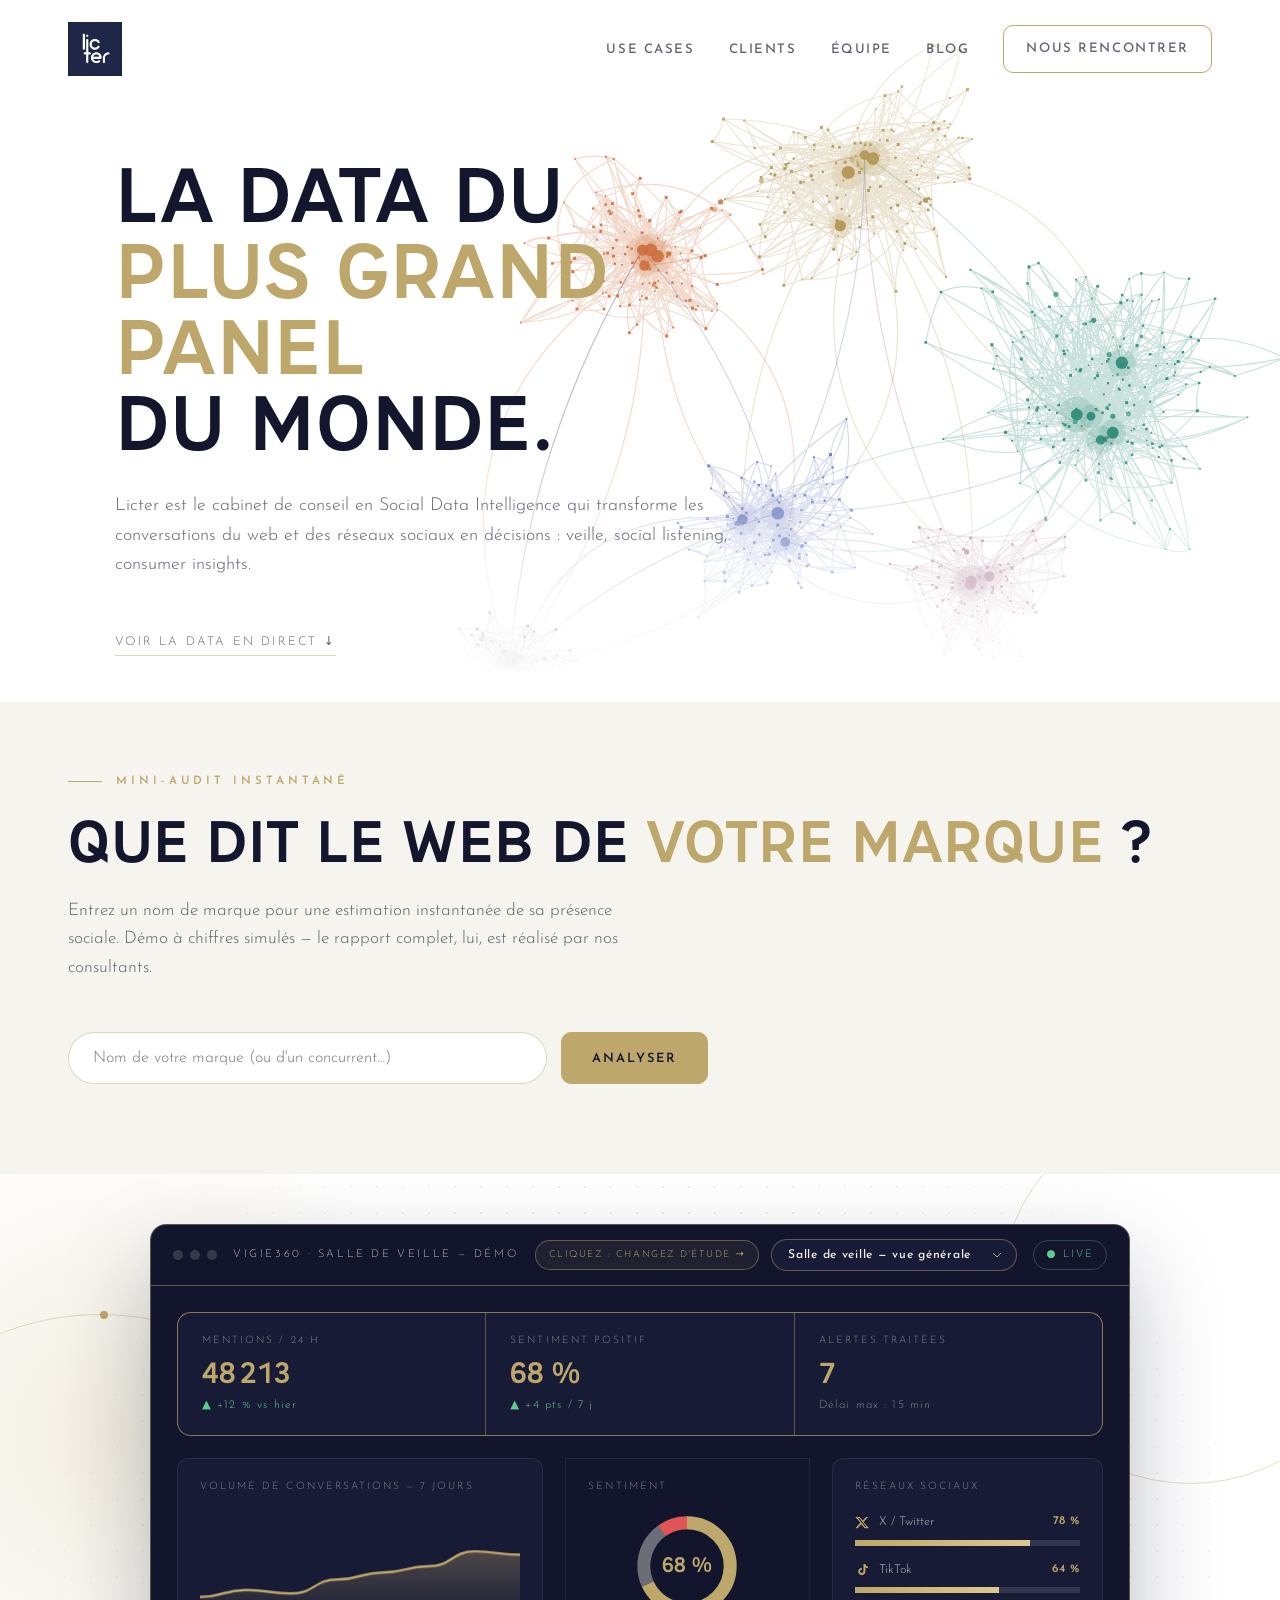
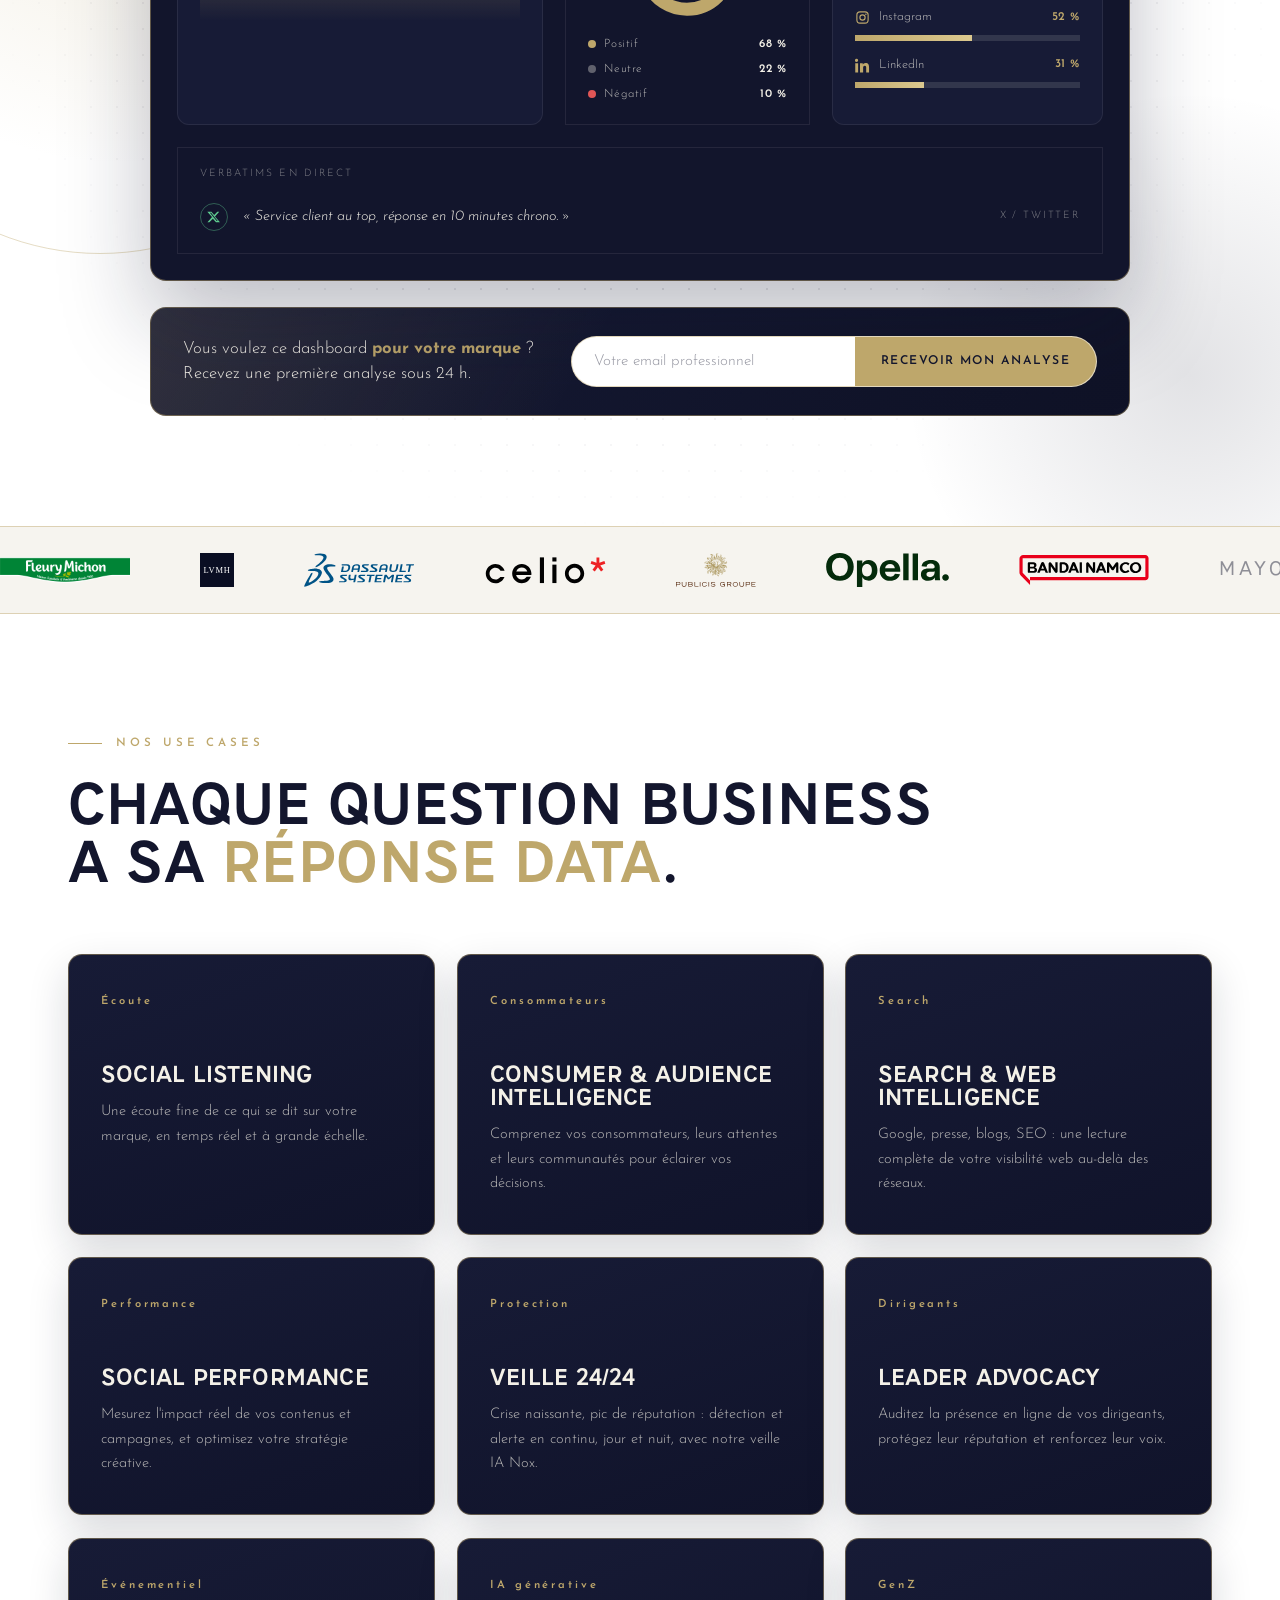
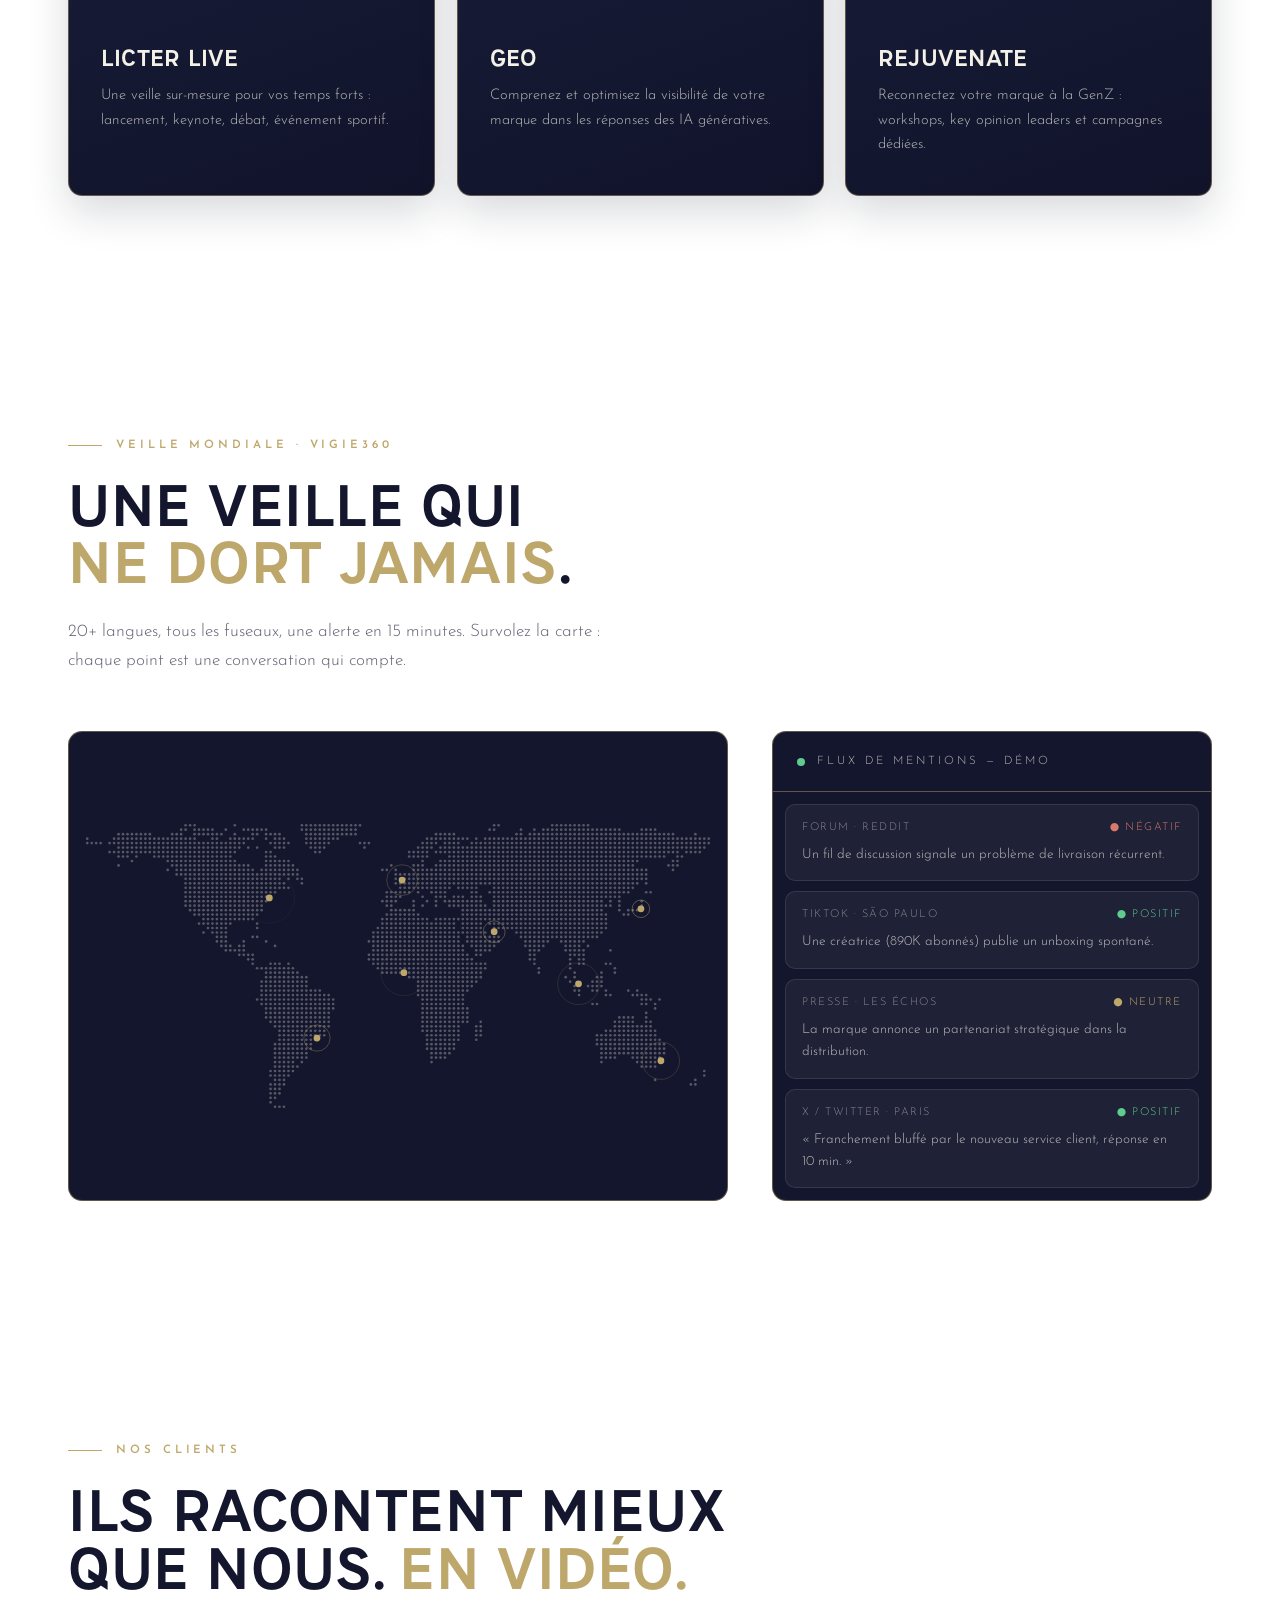
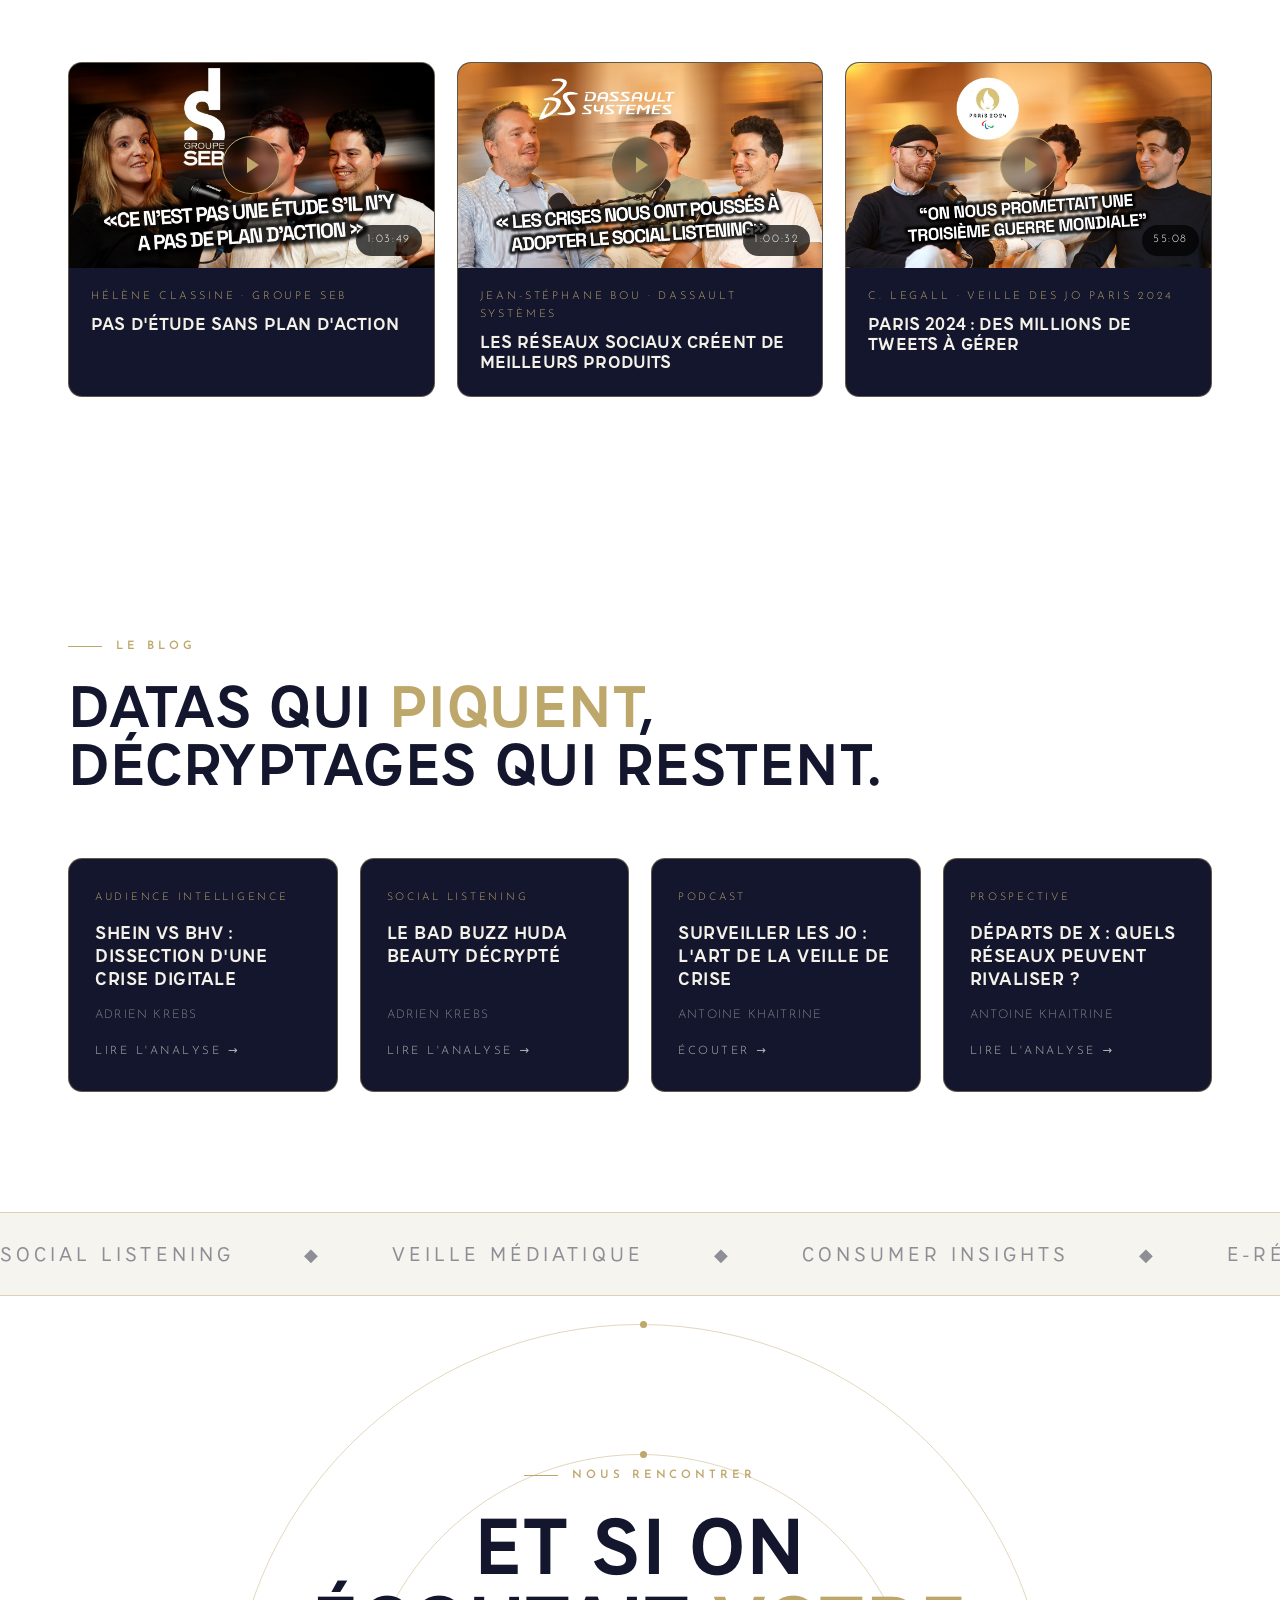
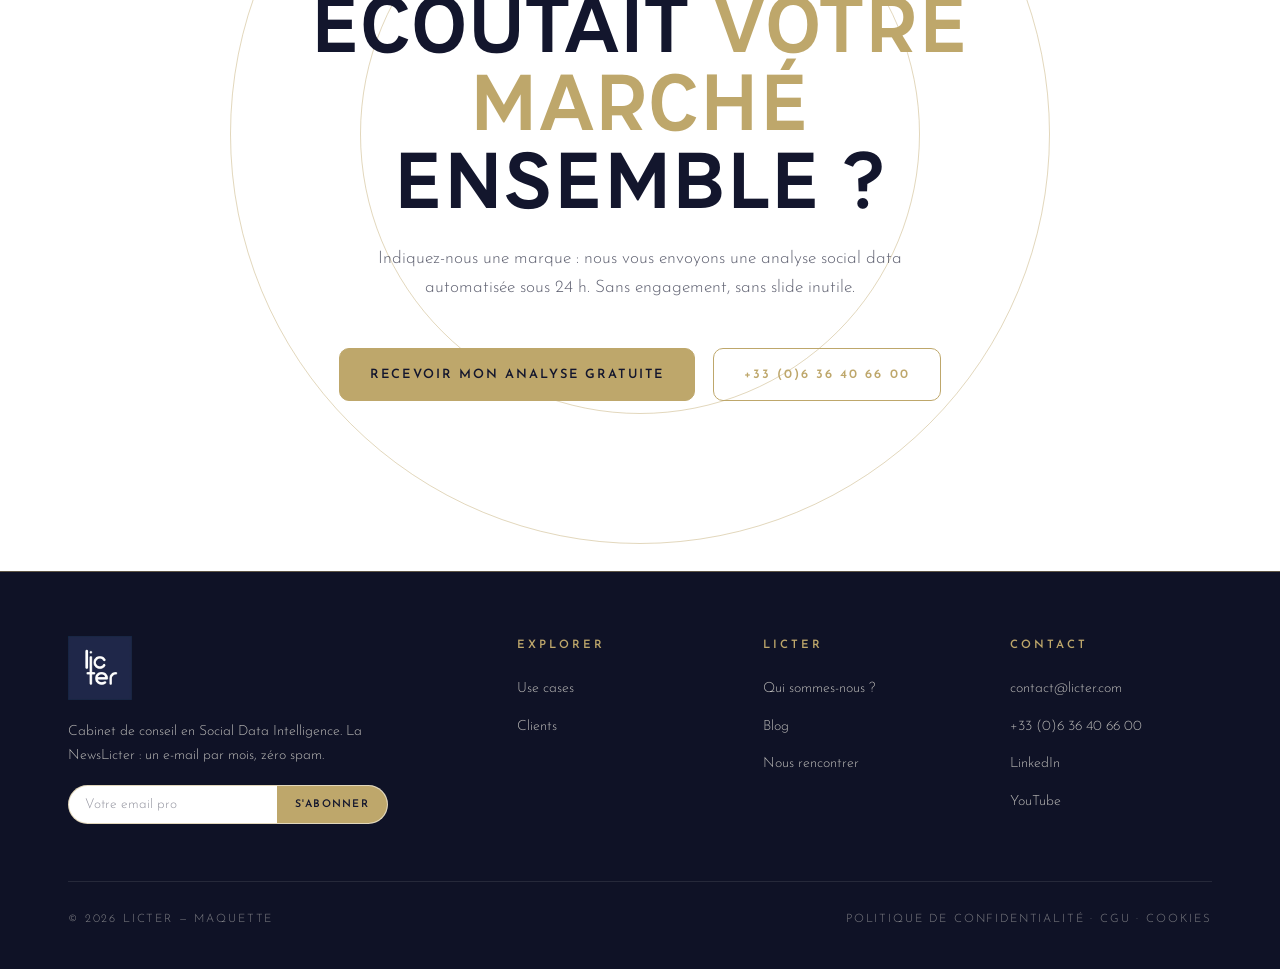
==== commit 810c9282: "Cartes vidéo au format YouTube Miniature rectangulaire 16:9 en haut (play + durée en bas à droite), " ====
--- a/index.html
+++ b/index.html
@@ -9,7 +9,7 @@
 <link rel="preconnect" href="https://fonts.googleapis.com">
 <link rel="preconnect" href="https://fonts.gstatic.com" crossorigin>
 <link href="https://fonts.googleapis.com/css2?family=Josefin+Sans:ital,wght@0,300;0,400;0,500;0,600;1,400&display=swap" rel="stylesheet">
-<link rel="stylesheet" href="assets/css/style.css?v=1784734330">
+<link rel="stylesheet" href="assets/css/style.css?v=1784794750">
 </head>
 <body>
 <div id="progress"></div>
@@ -208,16 +208,16 @@
     <div class="eyebrow rv">Nos clients</div>
     <h2 class="rv d1">Ils racontent mieux<br>que nous. <span class="gold">En vidéo.</span></h2>
     <div class="videos">
-      <a class="video rv" href="https://youtu.be/1PXRd4_JgEc" target="_blank" rel="noopener" aria-label="Voir l'épisode avec Hélène Classine (Groupe SEB) sur YouTube">
-        <div class="bg" style="background-image:linear-gradient(180deg,rgba(11,13,28,.1),rgba(11,13,28,.78) 80%),url('assets/img/videos/1PXRd4_JgEc.jpg');background-size:cover;background-position:center"></div><span class="duree">1:03:49</span><span class="play"></span>
+      <a class="video yt rv" href="https://youtu.be/1PXRd4_JgEc" target="_blank" rel="noopener" aria-label="Voir l'épisode avec Hélène Classine (Groupe SEB) sur YouTube">
+        <div class="thumb"><div class="bg" style="background-image:url('assets/img/videos/1PXRd4_JgEc.jpg')"></div><span class="duree">1:03:49</span><span class="play"></span></div>
         <div class="vmeta"><small>Hélène Classine · Groupe SEB</small><h3>Pas d'étude sans plan d'action</h3></div>
       </a>
-      <a class="video rv d1" href="https://youtu.be/cnwA-t0Vqk4" target="_blank" rel="noopener" aria-label="Voir l'épisode avec Jean-Stéphane Bou (Dassault Systèmes) sur YouTube">
-        <div class="bg" style="background-image:linear-gradient(180deg,rgba(11,13,28,.1),rgba(11,13,28,.78) 80%),url('assets/img/videos/cnwA-t0Vqk4.jpg');background-size:cover;background-position:center"></div><span class="duree">1:00:32</span><span class="play"></span>
+      <a class="video yt rv d1" href="https://youtu.be/cnwA-t0Vqk4" target="_blank" rel="noopener" aria-label="Voir l'épisode avec Jean-Stéphane Bou (Dassault Systèmes) sur YouTube">
+        <div class="thumb"><div class="bg" style="background-image:url('assets/img/videos/cnwA-t0Vqk4.jpg')"></div><span class="duree">1:00:32</span><span class="play"></span></div>
         <div class="vmeta"><small>Jean-Stéphane Bou · Dassault Systèmes</small><h3>Les réseaux sociaux créent de meilleurs produits</h3></div>
       </a>
-      <a class="video rv d2" href="https://youtu.be/l-OevQ4q8js" target="_blank" rel="noopener" aria-label="Voir l'épisode sur la veille des JO de Paris 2024 sur YouTube">
-        <div class="bg" style="background-image:linear-gradient(180deg,rgba(11,13,28,.1),rgba(11,13,28,.78) 80%),url('assets/img/videos/l-OevQ4q8js.jpg');background-size:cover;background-position:center"></div><span class="duree">55:08</span><span class="play"></span>
+      <a class="video yt rv d2" href="https://youtu.be/l-OevQ4q8js" target="_blank" rel="noopener" aria-label="Voir l'épisode sur la veille des JO de Paris 2024 sur YouTube">
+        <div class="thumb"><div class="bg" style="background-image:url('assets/img/videos/l-OevQ4q8js.jpg')"></div><span class="duree">55:08</span><span class="play"></span></div>
         <div class="vmeta"><small>C. Legall · Veille des JO Paris 2024</small><h3>Paris 2024 : des millions de tweets à gérer</h3></div>
       </a>
     </div>
@@ -298,6 +298,6 @@
     </div>
   </div>
 </footer>
-<script src="assets/js/main.js?v=1784734330"></script>
+<script src="assets/js/main.js?v=1784794750"></script>
 </body>
 </html>
--- a/assets/css/style.css
+++ b/assets/css/style.css
@@ -823,3 +823,15 @@
 
 /* cartes vidéo cliquables (liens YouTube) */
 a.video{display:block}
+
+/* ---------- cartes vidéo format YouTube (miniature 16:9 + texte dessous) ---------- */
+.video.yt{aspect-ratio:auto;padding:0;justify-content:flex-start;background:#13162D}
+.video.yt .thumb{position:relative;aspect-ratio:16/9;overflow:hidden;flex:none}
+.video.yt .bg{position:absolute;inset:0;background-size:cover;background-position:center}
+.video.yt .bg::after{content:none}
+.video.yt .play{top:50%;transform:translate(-50%,-50%);width:58px;height:58px}
+.video.yt .play::after{border-left-width:12px;border-top-width:8px;border-bottom-width:8px}
+.video.yt .duree{top:auto;bottom:12px;right:12px;background:rgba(0,0,0,.7);border-color:transparent;color:#fff}
+.video.yt .vmeta{padding:20px 22px 24px}
+.video.yt .vmeta small{margin-bottom:8px}
+.video.yt .vmeta h3{font-size:1.02rem}
